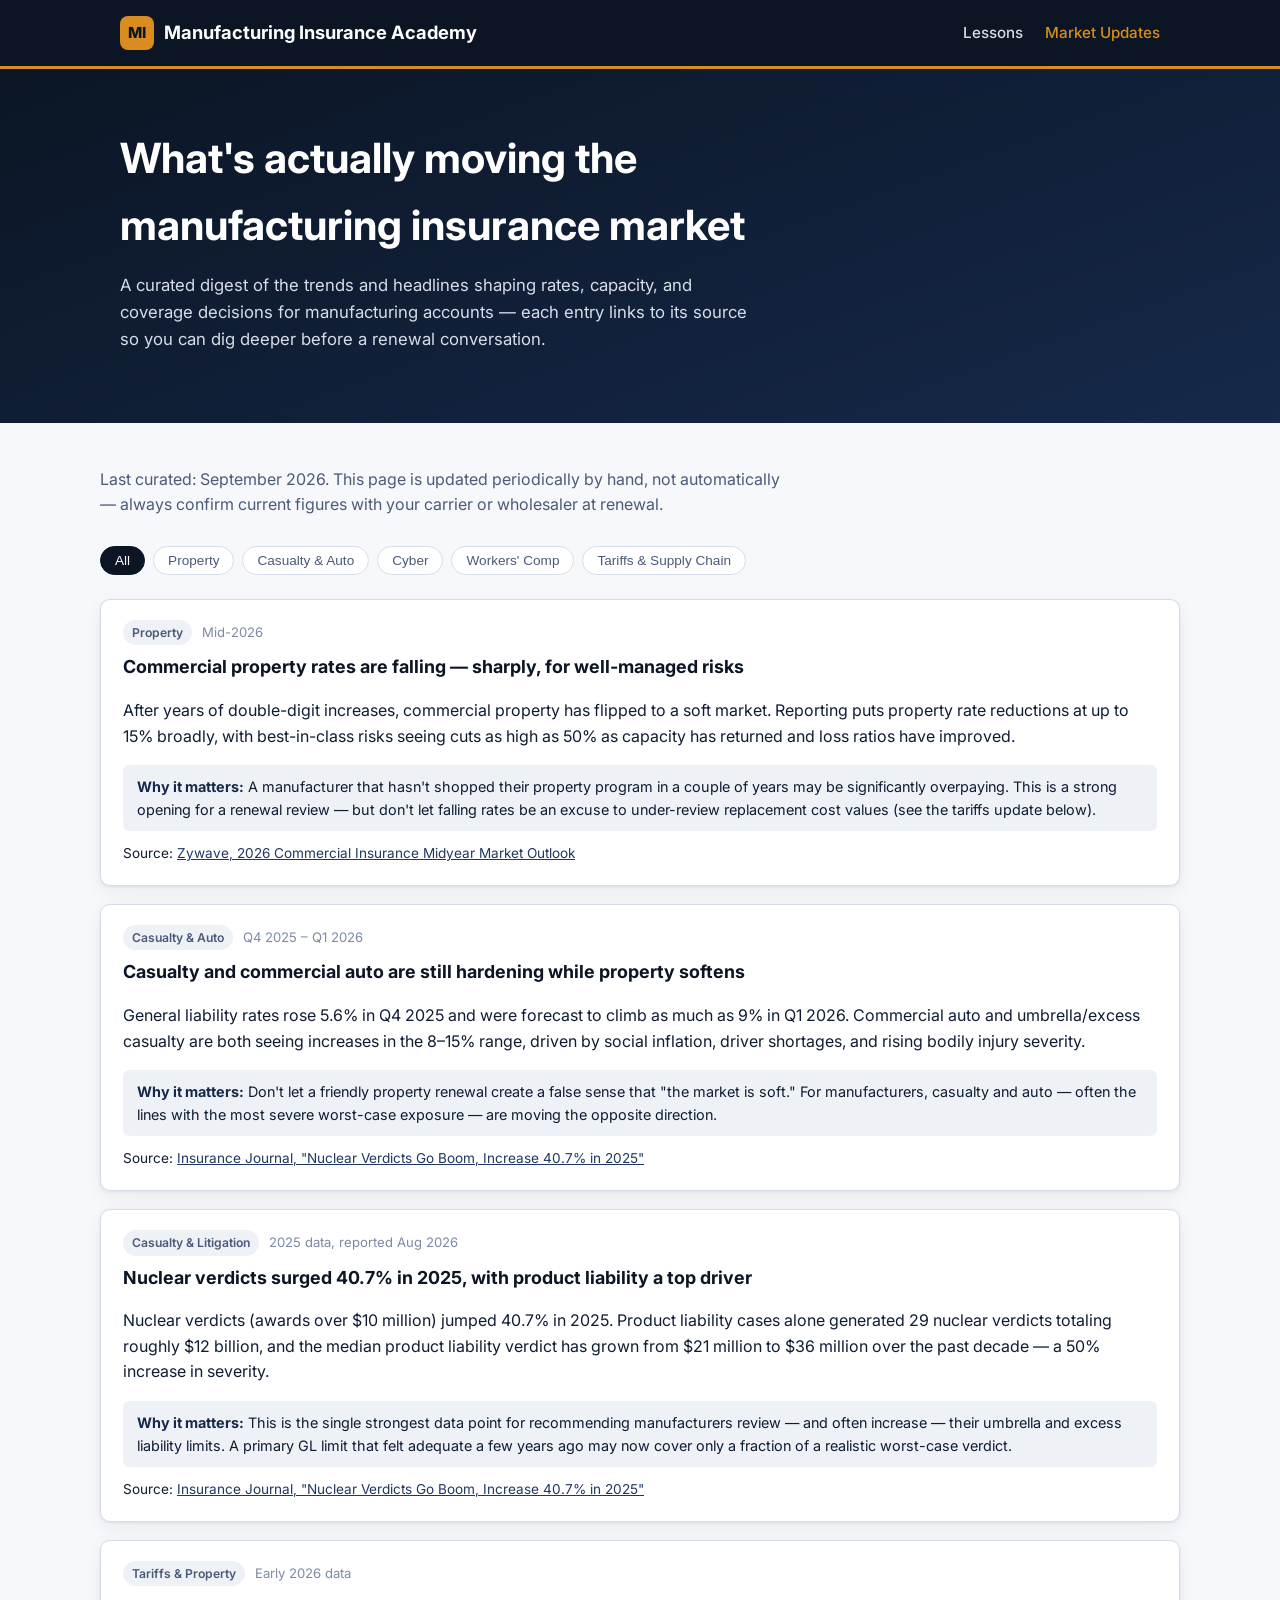
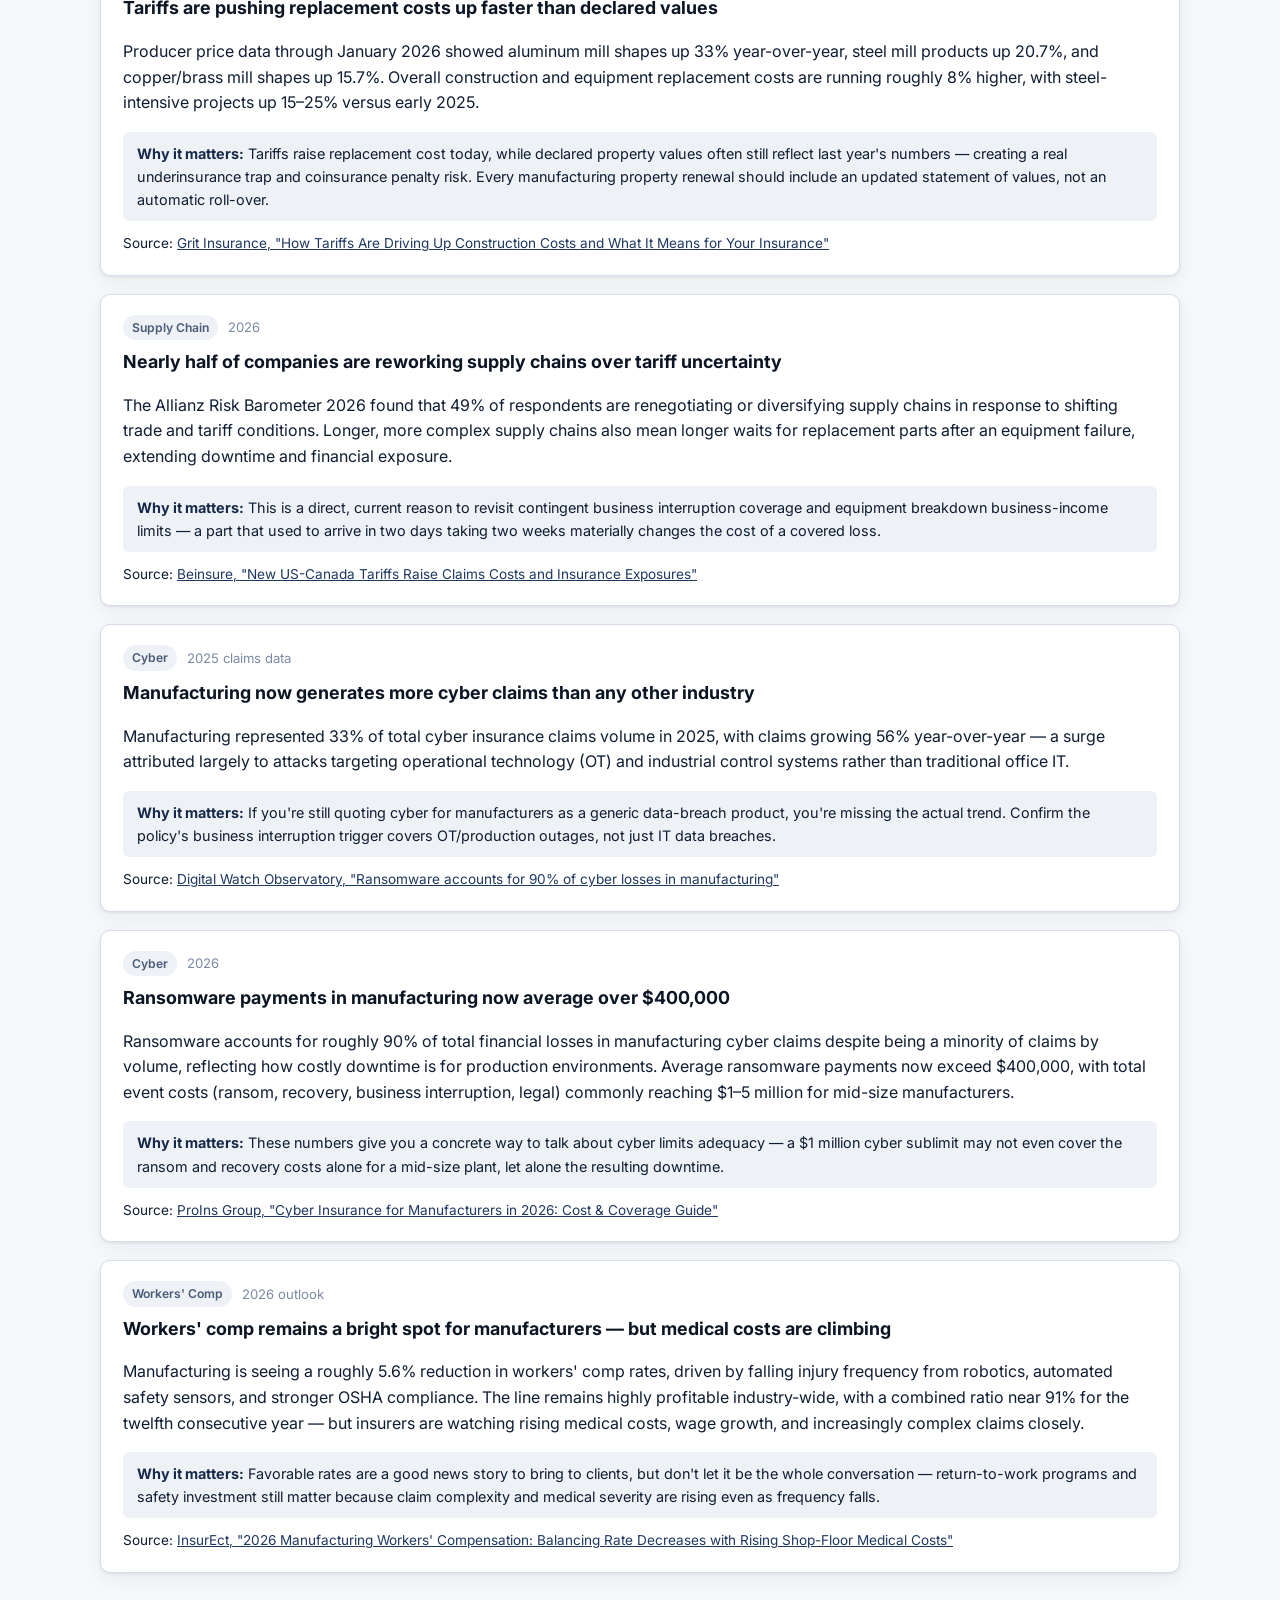
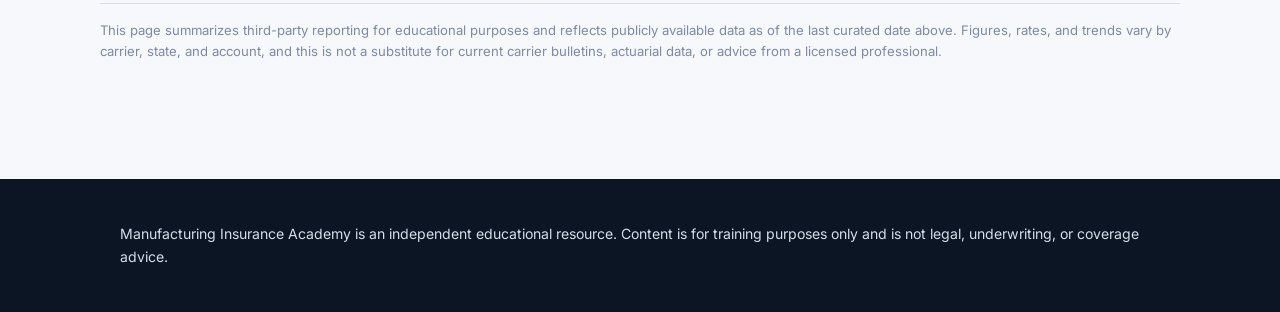
==== market-updates.html @ abe10709 "Add Manufacturing Insurance Academy static site Ten-lesson course for new agents/producers covering " ====
<!doctype html>
<html lang="en">
<head>
<meta charset="utf-8">
<meta name="viewport" content="width=device-width, initial-scale=1">
<link rel="icon" href="data:image/svg+xml,%3Csvg xmlns=%27http://www.w3.org/2000/svg%27 viewBox=%270 0 100 100%27%3E%3Ctext y=%27.9em%27 font-size=%2790%27%3E%F0%9F%8F%AD%3C/text%3E%3C/svg%3E">
<title>Market Updates &mdash; Manufacturing Insurance Academy</title>
<meta name="description" content="Curated headlines and trends shaping the manufacturing commercial insurance market, with sources.">
<link rel="stylesheet" href="https://fonts.googleapis.com/css2?family=Inter:wght@400;500;600;700;800&display=swap">
<link rel="stylesheet" href="assets/css/style.css">
</head>
<body>

<header class="site-header">
  <div class="container">
    <a class="brand" href="index.html"><span class="brand-mark">MI</span>Manufacturing Insurance Academy</a>
    <nav class="site-nav"><ul>
      <li><a href="index.html">Lessons</a></li>
      <li><a href="market-updates.html" class="active">Market Updates</a></li>
    </ul></nav>
  </div>
</header>

<section class="hero">
  <div class="container">
    <h1>What's actually moving the manufacturing insurance market</h1>
    <p>A curated digest of the trends and headlines shaping rates, capacity, and coverage decisions for manufacturing accounts &mdash; each entry links to its source so you can dig deeper before a renewal conversation.</p>
  </div>
</section>

<main class="container section">
  <p class="section-subtitle">Last curated: September 2026. This page is updated periodically by hand, not automatically &mdash; always confirm current figures with your carrier or wholesaler at renewal.</p>

  <div class="tag-filter" id="tag-filter">
    <button class="active" data-tag="all">All</button>
    <button data-tag="property">Property</button>
    <button data-tag="casualty">Casualty &amp; Auto</button>
    <button data-tag="cyber">Cyber</button>
    <button data-tag="workerscomp">Workers' Comp</button>
    <button data-tag="tariffs">Tariffs &amp; Supply Chain</button>
  </div>

  <div id="update-list">

    <article class="update-card" data-tags="property">
      <div class="update-meta">
        <span class="badge badge-tag">Property</span>
        <span class="update-date">Mid-2026</span>
      </div>
      <h3>Commercial property rates are falling &mdash; sharply, for well-managed risks</h3>
      <p>After years of double-digit increases, commercial property has flipped to a soft market. Reporting puts property rate reductions at up to 15% broadly, with best-in-class risks seeing cuts as high as 50% as capacity has returned and loss ratios have improved.</p>
      <div class="why"><strong>Why it matters:</strong> A manufacturer that hasn't shopped their property program in a couple of years may be significantly overpaying. This is a strong opening for a renewal review &mdash; but don't let falling rates be an excuse to under-review replacement cost values (see the tariffs update below).</div>
      <div class="update-source">Source: <a href="https://www.zywave.com/resources/2026-commercial-insurance-midyear-market-outlook/" target="_blank" rel="noopener">Zywave, 2026 Commercial Insurance Midyear Market Outlook</a></div>
    </article>

    <article class="update-card" data-tags="casualty">
      <div class="update-meta">
        <span class="badge badge-tag">Casualty &amp; Auto</span>
        <span class="update-date">Q4 2025 &ndash; Q1 2026</span>
      </div>
      <h3>Casualty and commercial auto are still hardening while property softens</h3>
      <p>General liability rates rose 5.6% in Q4 2025 and were forecast to climb as much as 9% in Q1 2026. Commercial auto and umbrella/excess casualty are both seeing increases in the 8&ndash;15% range, driven by social inflation, driver shortages, and rising bodily injury severity.</p>
      <div class="why"><strong>Why it matters:</strong> Don't let a friendly property renewal create a false sense that "the market is soft." For manufacturers, casualty and auto &mdash; often the lines with the most severe worst-case exposure &mdash; are moving the opposite direction.</div>
      <div class="update-source">Source: <a href="https://www.insurancejournal.com/news/national/2026/08/25/882676.htm" target="_blank" rel="noopener">Insurance Journal, "Nuclear Verdicts Go Boom, Increase 40.7% in 2025"</a></div>
    </article>

    <article class="update-card" data-tags="casualty">
      <div class="update-meta">
        <span class="badge badge-tag">Casualty &amp; Litigation</span>
        <span class="update-date">2025 data, reported Aug 2026</span>
      </div>
      <h3>Nuclear verdicts surged 40.7% in 2025, with product liability a top driver</h3>
      <p>Nuclear verdicts (awards over $10 million) jumped 40.7% in 2025. Product liability cases alone generated 29 nuclear verdicts totaling roughly $12 billion, and the median product liability verdict has grown from $21 million to $36 million over the past decade &mdash; a 50% increase in severity.</p>
      <div class="why"><strong>Why it matters:</strong> This is the single strongest data point for recommending manufacturers review &mdash; and often increase &mdash; their umbrella and excess liability limits. A primary GL limit that felt adequate a few years ago may now cover only a fraction of a realistic worst-case verdict.</div>
      <div class="update-source">Source: <a href="https://www.insurancejournal.com/news/national/2026/08/25/882676.htm" target="_blank" rel="noopener">Insurance Journal, "Nuclear Verdicts Go Boom, Increase 40.7% in 2025"</a></div>
    </article>

    <article class="update-card" data-tags="tariffs property">
      <div class="update-meta">
        <span class="badge badge-tag">Tariffs &amp; Property</span>
        <span class="update-date">Early 2026 data</span>
      </div>
      <h3>Tariffs are pushing replacement costs up faster than declared values</h3>
      <p>Producer price data through January 2026 showed aluminum mill shapes up 33% year-over-year, steel mill products up 20.7%, and copper/brass mill shapes up 15.7%. Overall construction and equipment replacement costs are running roughly 8% higher, with steel-intensive projects up 15&ndash;25% versus early 2025.</p>
      <div class="why"><strong>Why it matters:</strong> Tariffs raise replacement cost today, while declared property values often still reflect last year's numbers &mdash; creating a real underinsurance trap and coinsurance penalty risk. Every manufacturing property renewal should include an updated statement of values, not an automatic roll-over.</div>
      <div class="update-source">Source: <a href="https://gritinsurance.com/blog/tariffs-construction-costs-insurance-impact" target="_blank" rel="noopener">Grit Insurance, "How Tariffs Are Driving Up Construction Costs and What It Means for Your Insurance"</a></div>
    </article>

    <article class="update-card" data-tags="tariffs">
      <div class="update-meta">
        <span class="badge badge-tag">Supply Chain</span>
        <span class="update-date">2026</span>
      </div>
      <h3>Nearly half of companies are reworking supply chains over tariff uncertainty</h3>
      <p>The Allianz Risk Barometer 2026 found that 49% of respondents are renegotiating or diversifying supply chains in response to shifting trade and tariff conditions. Longer, more complex supply chains also mean longer waits for replacement parts after an equipment failure, extending downtime and financial exposure.</p>
      <div class="why"><strong>Why it matters:</strong> This is a direct, current reason to revisit contingent business interruption coverage and equipment breakdown business-income limits &mdash; a part that used to arrive in two days taking two weeks materially changes the cost of a covered loss.</div>
      <div class="update-source">Source: <a href="https://beinsure.com/us-canada-tariffs-raise-claims-costs-and-insurance-exposures/" target="_blank" rel="noopener">Beinsure, "New US-Canada Tariffs Raise Claims Costs and Insurance Exposures"</a></div>
    </article>

    <article class="update-card" data-tags="cyber">
      <div class="update-meta">
        <span class="badge badge-tag">Cyber</span>
        <span class="update-date">2025 claims data</span>
      </div>
      <h3>Manufacturing now generates more cyber claims than any other industry</h3>
      <p>Manufacturing represented 33% of total cyber insurance claims volume in 2025, with claims growing 56% year-over-year &mdash; a surge attributed largely to attacks targeting operational technology (OT) and industrial control systems rather than traditional office IT.</p>
      <div class="why"><strong>Why it matters:</strong> If you're still quoting cyber for manufacturers as a generic data-breach product, you're missing the actual trend. Confirm the policy's business interruption trigger covers OT/production outages, not just IT data breaches.</div>
      <div class="update-source">Source: <a href="https://dig.watch/updates/ransomware-accounts-for-90-of-cyber-losses-in-manufacturing-claims-data-shows" target="_blank" rel="noopener">Digital Watch Observatory, "Ransomware accounts for 90% of cyber losses in manufacturing"</a></div>
    </article>

    <article class="update-card" data-tags="cyber">
      <div class="update-meta">
        <span class="badge badge-tag">Cyber</span>
        <span class="update-date">2026</span>
      </div>
      <h3>Ransomware payments in manufacturing now average over $400,000</h3>
      <p>Ransomware accounts for roughly 90% of total financial losses in manufacturing cyber claims despite being a minority of claims by volume, reflecting how costly downtime is for production environments. Average ransomware payments now exceed $400,000, with total event costs (ransom, recovery, business interruption, legal) commonly reaching $1&ndash;5 million for mid-size manufacturers.</p>
      <div class="why"><strong>Why it matters:</strong> These numbers give you a concrete way to talk about cyber limits adequacy &mdash; a $1 million cyber sublimit may not even cover the ransom and recovery costs alone for a mid-size plant, let alone the resulting downtime.</div>
      <div class="update-source">Source: <a href="https://www.proinsgrp.com/blog/cyber-insurance-for-manufacturers" target="_blank" rel="noopener">ProIns Group, "Cyber Insurance for Manufacturers in 2026: Cost &amp; Coverage Guide"</a></div>
    </article>

    <article class="update-card" data-tags="workerscomp">
      <div class="update-meta">
        <span class="badge badge-tag">Workers' Comp</span>
        <span class="update-date">2026 outlook</span>
      </div>
      <h3>Workers' comp remains a bright spot for manufacturers &mdash; but medical costs are climbing</h3>
      <p>Manufacturing is seeing a roughly 5.6% reduction in workers' comp rates, driven by falling injury frequency from robotics, automated safety sensors, and stronger OSHA compliance. The line remains highly profitable industry-wide, with a combined ratio near 91% for the twelfth consecutive year &mdash; but insurers are watching rising medical costs, wage growth, and increasingly complex claims closely.</p>
      <div class="why"><strong>Why it matters:</strong> Favorable rates are a good news story to bring to clients, but don't let it be the whole conversation &mdash; return-to-work programs and safety investment still matter because claim complexity and medical severity are rising even as frequency falls.</div>
      <div class="update-source">Source: <a href="https://www.myinsurect.com/post/2026-manufacturing-workers-compensation-balancing-rate-decreases-with-rising-shop-floor-medical-co" target="_blank" rel="noopener">InsurEct, "2026 Manufacturing Workers' Compensation: Balancing Rate Decreases with Rising Shop-Floor Medical Costs"</a></div>
    </article>

  </div>

  <p class="disclaimer">This page summarizes third-party reporting for educational purposes and reflects publicly available data as of the last curated date above. Figures, rates, and trends vary by carrier, state, and account, and this is not a substitute for current carrier bulletins, actuarial data, or advice from a licensed professional.</p>
</main>

<footer class="site-footer">
  <div class="container">
    <p>Manufacturing Insurance Academy is an independent educational resource. Content is for training purposes only and is not legal, underwriting, or coverage advice.</p>
  </div>
</footer>

<script>
document.addEventListener("DOMContentLoaded", function () {
  var buttons = document.querySelectorAll("#tag-filter button");
  var cards = document.querySelectorAll("#update-list .update-card");

  buttons.forEach(function (btn) {
    btn.addEventListener("click", function () {
      buttons.forEach(function (b) { b.classList.remove("active"); });
      btn.classList.add("active");
      var tag = btn.dataset.tag;

      cards.forEach(function (card) {
        var tags = card.dataset.tags.split(" ");
        card.style.display = (tag === "all" || tags.indexOf(tag) !== -1) ? "" : "none";
      });
    });
  });
});
</script>
</body>
</html>
---- assets/css/style.css ----
/* Manufacturing Insurance Academy — shared styles */

:root {
  --navy-950: #0b1524;
  --navy-900: #0f1d33;
  --navy-800: #16294a;
  --navy-700: #1f3861;
  --slate-600: #4a5b78;
  --slate-400: #7c8aa5;
  --slate-200: #d7dde8;
  --slate-100: #eef1f6;
  --paper: #f7f8fb;
  --white: #ffffff;
  --amber-500: #d98c1f;
  --amber-600: #b8730f;
  --green-600: #1c7a4d;
  --green-100: #e3f5ec;
  --red-600: #b3261e;
  --red-100: #fbe9e8;
  --radius: 10px;
  --shadow: 0 1px 3px rgba(15, 29, 51, 0.08), 0 6px 20px rgba(15, 29, 51, 0.06);
  --max-width: 1080px;
}

* { box-sizing: border-box; }

html { scroll-behavior: smooth; }

body {
  margin: 0;
  font-family: "Inter", -apple-system, BlinkMacSystemFont, "Segoe UI", Helvetica, Arial, sans-serif;
  background: var(--paper);
  color: var(--navy-900);
  line-height: 1.6;
  -webkit-font-smoothing: antialiased;
}

a { color: var(--navy-700); }
a:hover { color: var(--amber-600); }

.container {
  max-width: var(--max-width);
  margin: 0 auto;
  padding: 0 20px;
}

/* Header */
.site-header {
  background: var(--navy-950);
  color: var(--white);
  border-bottom: 3px solid var(--amber-500);
}

.site-header .container {
  display: flex;
  align-items: center;
  justify-content: space-between;
  padding-top: 16px;
  padding-bottom: 16px;
  flex-wrap: wrap;
  gap: 12px;
}

.brand {
  display: flex;
  align-items: center;
  gap: 10px;
  color: var(--white);
  font-weight: 700;
  font-size: 1.15rem;
  text-decoration: none;
}

.brand-mark {
  display: inline-flex;
  align-items: center;
  justify-content: center;
  width: 34px;
  height: 34px;
  border-radius: 8px;
  background: var(--amber-500);
  color: var(--navy-950);
  font-weight: 800;
  font-size: 0.95rem;
}

.brand:hover { color: var(--white); }

nav.site-nav ul {
  list-style: none;
  display: flex;
  gap: 22px;
  margin: 0;
  padding: 0;
  flex-wrap: wrap;
}

nav.site-nav a {
  color: var(--slate-200);
  text-decoration: none;
  font-weight: 500;
  font-size: 0.95rem;
}

nav.site-nav a:hover,
nav.site-nav a.active {
  color: var(--amber-500);
}

/* Hero */
.hero {
  background: linear-gradient(160deg, var(--navy-950), var(--navy-800));
  color: var(--white);
  padding: 56px 0 48px;
}

.hero h1 {
  font-size: clamp(1.8rem, 3.4vw, 2.6rem);
  margin: 0 0 14px;
  max-width: 720px;
}

.hero p {
  color: var(--slate-200);
  max-width: 640px;
  font-size: 1.05rem;
  margin: 0 0 22px;
}

.hero-stats {
  display: flex;
  gap: 28px;
  flex-wrap: wrap;
  margin-top: 20px;
}

.hero-stat {
  background: rgba(255,255,255,0.06);
  border: 1px solid rgba(255,255,255,0.12);
  border-radius: var(--radius);
  padding: 14px 18px;
  min-width: 150px;
}

.hero-stat .num {
  font-size: 1.5rem;
  font-weight: 700;
  color: var(--amber-500);
  display: block;
}

.hero-stat .label {
  color: var(--slate-200);
  font-size: 0.85rem;
}

/* Buttons */
.btn {
  display: inline-block;
  padding: 11px 20px;
  border-radius: 8px;
  font-weight: 600;
  text-decoration: none;
  font-size: 0.95rem;
  border: 1px solid transparent;
  cursor: pointer;
}

.btn-primary {
  background: var(--amber-500);
  color: var(--navy-950);
}
.btn-primary:hover { background: var(--amber-600); color: var(--navy-950); }

.btn-secondary {
  background: transparent;
  color: var(--white);
  border-color: rgba(255,255,255,0.4);
}
.btn-secondary:hover { border-color: var(--amber-500); color: var(--amber-500); }

/* Sections */
.section { padding: 44px 0; }
.section-title {
  font-size: 1.5rem;
  margin: 0 0 6px;
  color: var(--navy-950);
}
.section-subtitle {
  color: var(--slate-600);
  margin: 0 0 28px;
  max-width: 680px;
}

/* Progress bar (home page) */
.progress-wrap {
  background: var(--white);
  border: 1px solid var(--slate-200);
  border-radius: var(--radius);
  padding: 18px 20px;
  margin-bottom: 30px;
  box-shadow: var(--shadow);
}
.progress-wrap-top {
  display: flex;
  justify-content: space-between;
  align-items: baseline;
  margin-bottom: 10px;
  flex-wrap: wrap;
  gap: 8px;
}
.progress-wrap-top strong { font-size: 1rem; }
.progress-track {
  width: 100%;
  height: 10px;
  background: var(--slate-100);
  border-radius: 999px;
  overflow: hidden;
}
.progress-fill {
  height: 100%;
  background: linear-gradient(90deg, var(--amber-500), var(--green-600));
  border-radius: 999px;
  transition: width 0.4s ease;
}
.progress-reset {
  background: none;
  border: none;
  color: var(--slate-400);
  font-size: 0.82rem;
  cursor: pointer;
  text-decoration: underline;
  padding: 0;
}

/* Lesson cards grid */
.lesson-grid {
  display: grid;
  grid-template-columns: repeat(auto-fill, minmax(280px, 1fr));
  gap: 18px;
}

.lesson-card {
  background: var(--white);
  border: 1px solid var(--slate-200);
  border-radius: var(--radius);
  padding: 20px;
  box-shadow: var(--shadow);
  display: flex;
  flex-direction: column;
  gap: 10px;
  text-decoration: none;
  color: inherit;
  position: relative;
}

.lesson-card:hover {
  border-color: var(--amber-500);
  transform: translateY(-1px);
}

.lesson-num {
  font-size: 0.78rem;
  font-weight: 700;
  color: var(--amber-600);
  letter-spacing: 0.04em;
  text-transform: uppercase;
}

.lesson-card h3 {
  margin: 0;
  font-size: 1.08rem;
  color: var(--navy-950);
}

.lesson-card p {
  margin: 0;
  color: var(--slate-600);
  font-size: 0.92rem;
  flex-grow: 1;
}

.lesson-card-footer {
  display: flex;
  justify-content: space-between;
  align-items: center;
  font-size: 0.82rem;
}

.badge {
  display: inline-flex;
  align-items: center;
  gap: 5px;
  padding: 3px 9px;
  border-radius: 999px;
  font-size: 0.76rem;
  font-weight: 600;
}
.badge-complete { background: var(--green-100); color: var(--green-600); }
.badge-todo { background: var(--slate-100); color: var(--slate-600); }
.badge-tag { background: var(--slate-100); color: var(--slate-600); }

/* Lesson page */
.lesson-header {
  background: var(--navy-950);
  color: var(--white);
  padding: 34px 0;
}
.lesson-header .eyebrow {
  color: var(--amber-500);
  font-weight: 700;
  font-size: 0.85rem;
  text-transform: uppercase;
  letter-spacing: 0.05em;
}
.lesson-header h1 {
  margin: 8px 0 10px;
  font-size: clamp(1.5rem, 2.6vw, 2.1rem);
}
.lesson-header .meta {
  color: var(--slate-200);
  font-size: 0.92rem;
}

.lesson-body {
  max-width: 760px;
}

.lesson-body h2 {
  color: var(--navy-950);
  margin-top: 38px;
  font-size: 1.3rem;
  border-bottom: 2px solid var(--slate-200);
  padding-bottom: 8px;
}

.callout {
  background: var(--white);
  border-left: 4px solid var(--amber-500);
  border-radius: 6px;
  padding: 14px 18px;
  margin: 20px 0;
  box-shadow: var(--shadow);
}
.callout.why-matters { border-left-color: var(--green-600); }
.callout h4 {
  margin: 0 0 6px;
  font-size: 0.85rem;
  text-transform: uppercase;
  letter-spacing: 0.04em;
  color: var(--slate-600);
}
.callout p:last-child { margin-bottom: 0; }

.key-terms {
  background: var(--navy-800);
  color: var(--slate-100);
  border-radius: var(--radius);
  padding: 18px 20px;
  margin: 24px 0;
}
.key-terms h4 {
  margin: 0 0 10px;
  color: var(--amber-500);
  font-size: 0.85rem;
  text-transform: uppercase;
  letter-spacing: 0.04em;
}
.key-terms dl { margin: 0; }
.key-terms dt { font-weight: 700; color: var(--white); margin-top: 8px; }
.key-terms dt:first-child { margin-top: 0; }
.key-terms dd { margin: 2px 0 0; color: var(--slate-200); font-size: 0.92rem; }

.lesson-nav {
  display: flex;
  justify-content: space-between;
  margin-top: 40px;
  padding-top: 20px;
  border-top: 1px solid var(--slate-200);
  gap: 12px;
  flex-wrap: wrap;
}

/* Quiz */
.quiz-section {
  background: var(--white);
  border: 1px solid var(--slate-200);
  border-radius: var(--radius);
  padding: 26px 24px;
  margin-top: 34px;
  box-shadow: var(--shadow);
}
.quiz-section h2 {
  margin-top: 0;
  border: none;
  padding: 0;
}
.quiz-question {
  margin-bottom: 22px;
  padding-bottom: 18px;
  border-bottom: 1px solid var(--slate-100);
}
.quiz-question:last-of-type { border-bottom: none; }
.quiz-question p.q-text {
  font-weight: 600;
  margin: 0 0 10px;
}
.quiz-options { display: flex; flex-direction: column; gap: 8px; }
.quiz-options label {
  display: flex;
  align-items: flex-start;
  gap: 9px;
  padding: 9px 12px;
  border: 1px solid var(--slate-200);
  border-radius: 8px;
  cursor: pointer;
  font-size: 0.95rem;
}
.quiz-options label:hover { border-color: var(--amber-500); }
.quiz-options input { margin-top: 3px; }
.quiz-options label.correct { border-color: var(--green-600); background: var(--green-100); }
.quiz-options label.incorrect { border-color: var(--red-600); background: var(--red-100); }
.q-explain {
  margin: 10px 0 0;
  font-size: 0.88rem;
  color: var(--slate-600);
  display: none;
}
.q-explain.show { display: block; }

.quiz-result {
  display: none;
  margin-top: 16px;
  padding: 16px 18px;
  border-radius: 8px;
  font-weight: 600;
}
.quiz-result.show { display: block; }
.quiz-result.pass { background: var(--green-100); color: var(--green-600); }
.quiz-result.fail { background: var(--red-100); color: var(--red-600); }

.quiz-actions { margin-top: 18px; display: flex; gap: 12px; flex-wrap: wrap; }

/* Market updates */
.update-card {
  background: var(--white);
  border: 1px solid var(--slate-200);
  border-radius: var(--radius);
  padding: 20px 22px;
  margin-bottom: 18px;
  box-shadow: var(--shadow);
}
.update-meta {
  display: flex;
  gap: 10px;
  align-items: center;
  margin-bottom: 8px;
  flex-wrap: wrap;
}
.update-date { color: var(--slate-400); font-size: 0.82rem; }
.update-card h3 { margin: 0 0 8px; font-size: 1.12rem; color: var(--navy-950); }
.update-card .why {
  background: var(--slate-100);
  border-radius: 6px;
  padding: 10px 14px;
  font-size: 0.9rem;
  margin: 10px 0 12px;
}
.update-card .why strong { color: var(--navy-800); }
.update-source { font-size: 0.85rem; }

.tag-filter {
  display: flex;
  gap: 8px;
  flex-wrap: wrap;
  margin-bottom: 24px;
}
.tag-filter button {
  border: 1px solid var(--slate-200);
  background: var(--white);
  padding: 6px 14px;
  border-radius: 999px;
  font-size: 0.85rem;
  cursor: pointer;
  color: var(--slate-600);
}
.tag-filter button:hover { border-color: var(--amber-500); }
.tag-filter button.active {
  background: var(--navy-950);
  color: var(--white);
  border-color: var(--navy-950);
}

.disclaimer {
  font-size: 0.82rem;
  color: var(--slate-400);
  margin-top: 30px;
  padding-top: 16px;
  border-top: 1px solid var(--slate-200);
}

/* Footer */
.site-footer {
  background: var(--navy-950);
  color: var(--slate-200);
  padding: 30px 0;
  margin-top: 60px;
  font-size: 0.88rem;
}
.site-footer a { color: var(--slate-200); }
.site-footer a:hover { color: var(--amber-500); }

@media (max-width: 640px) {
  nav.site-nav ul { gap: 14px; }
  .hero { padding: 40px 0 34px; }
  .lesson-nav { flex-direction: column; }
}
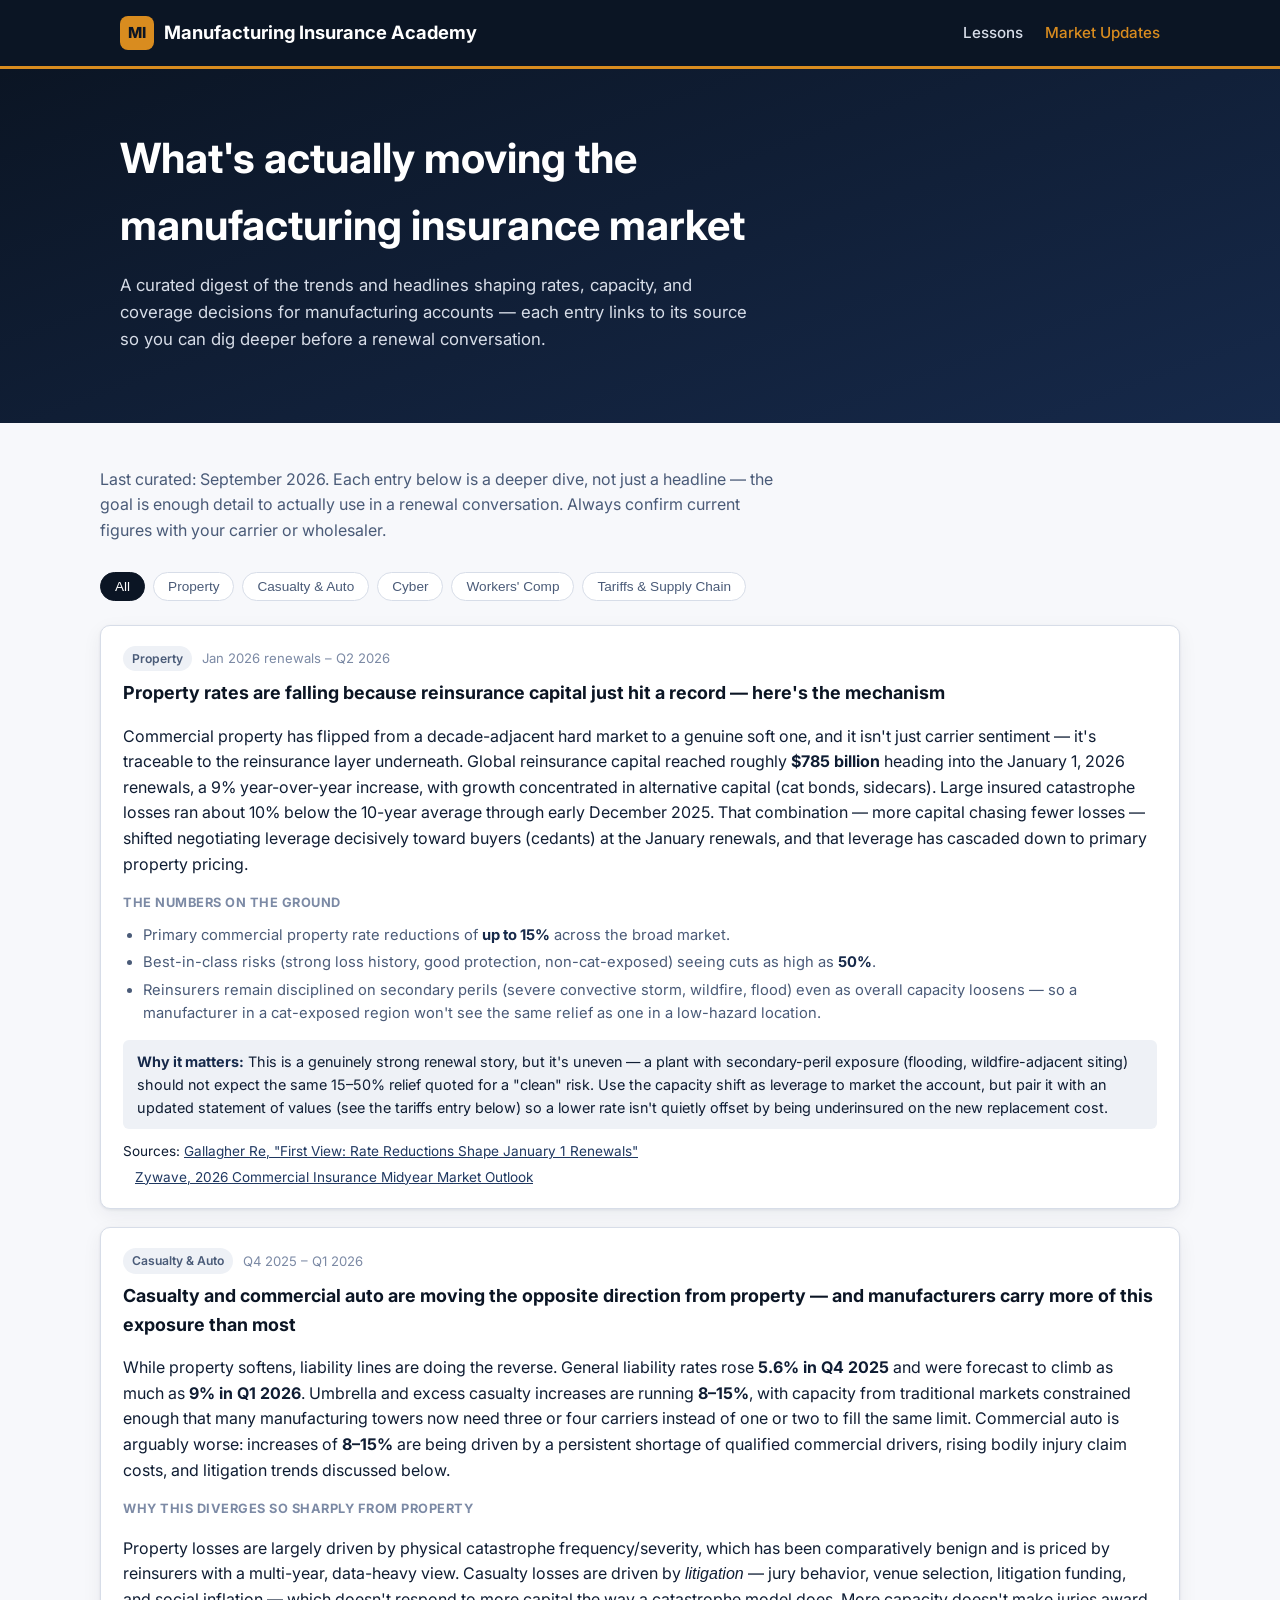
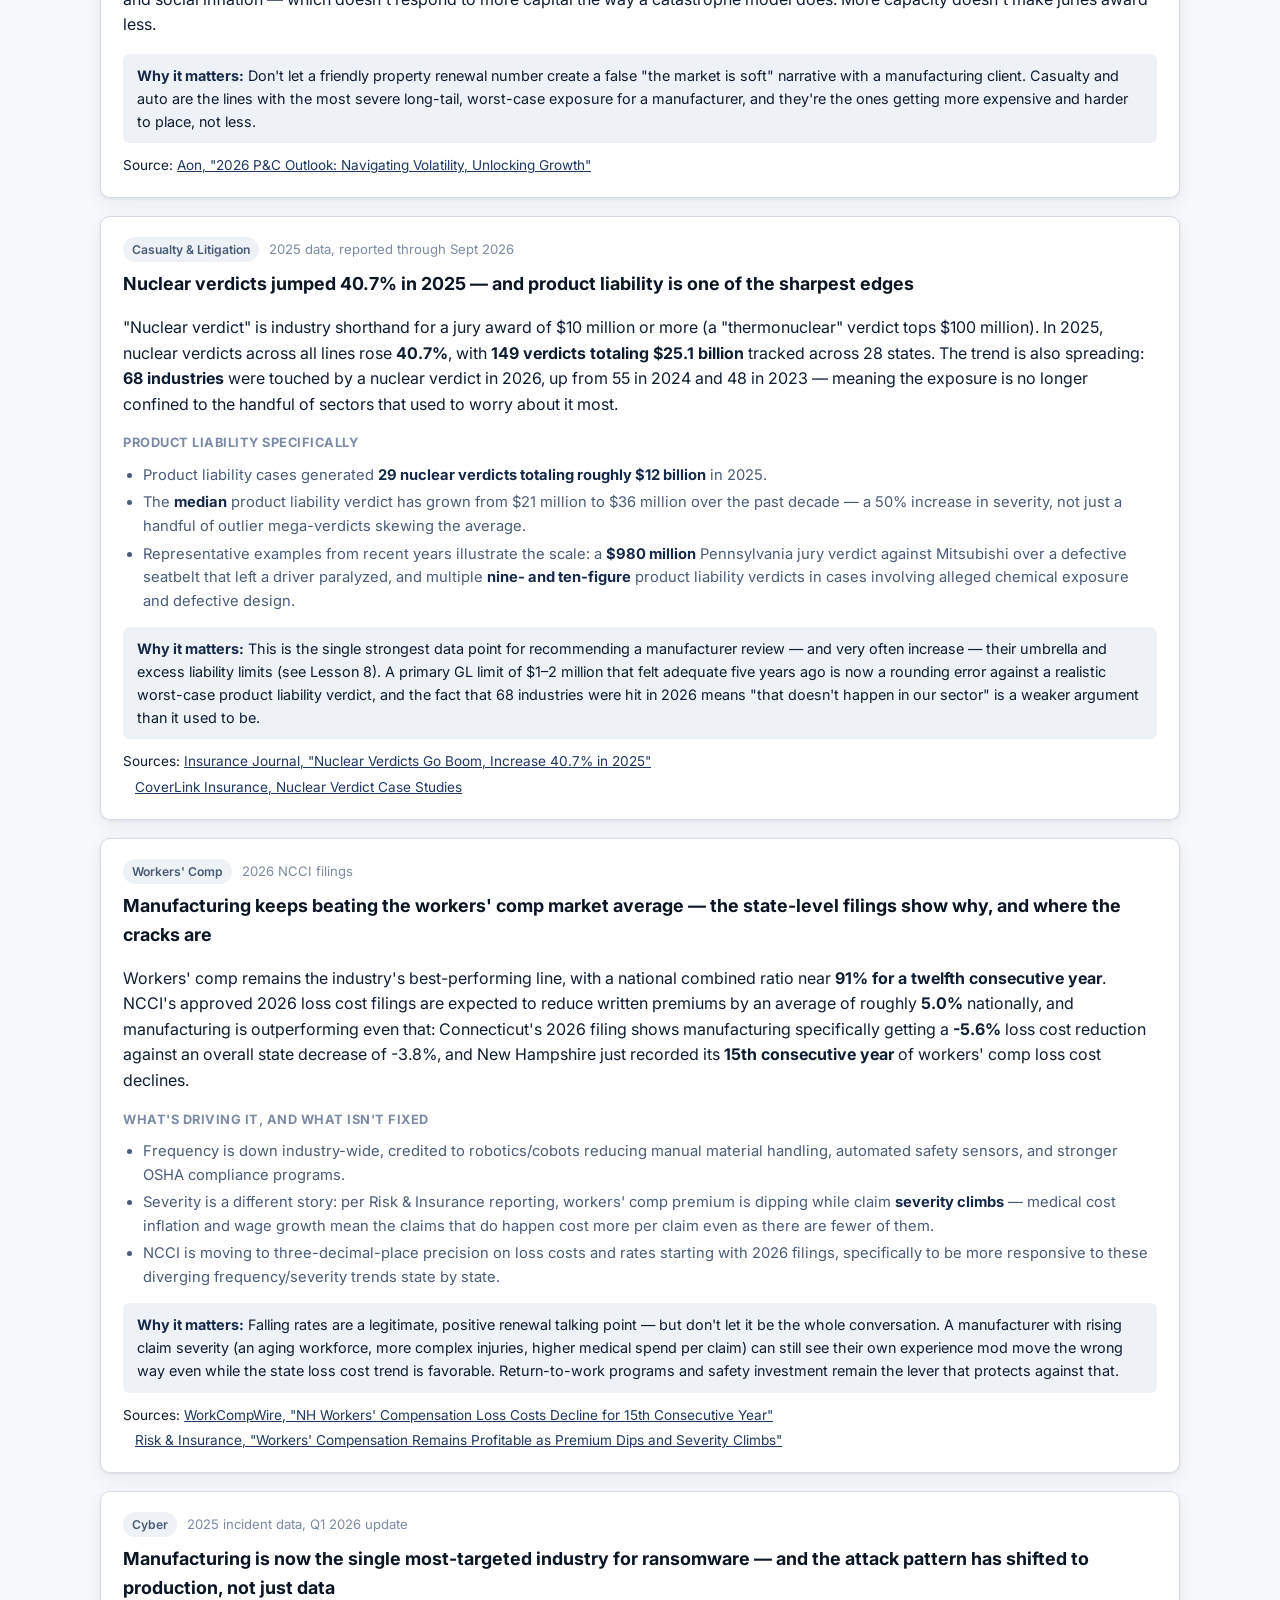
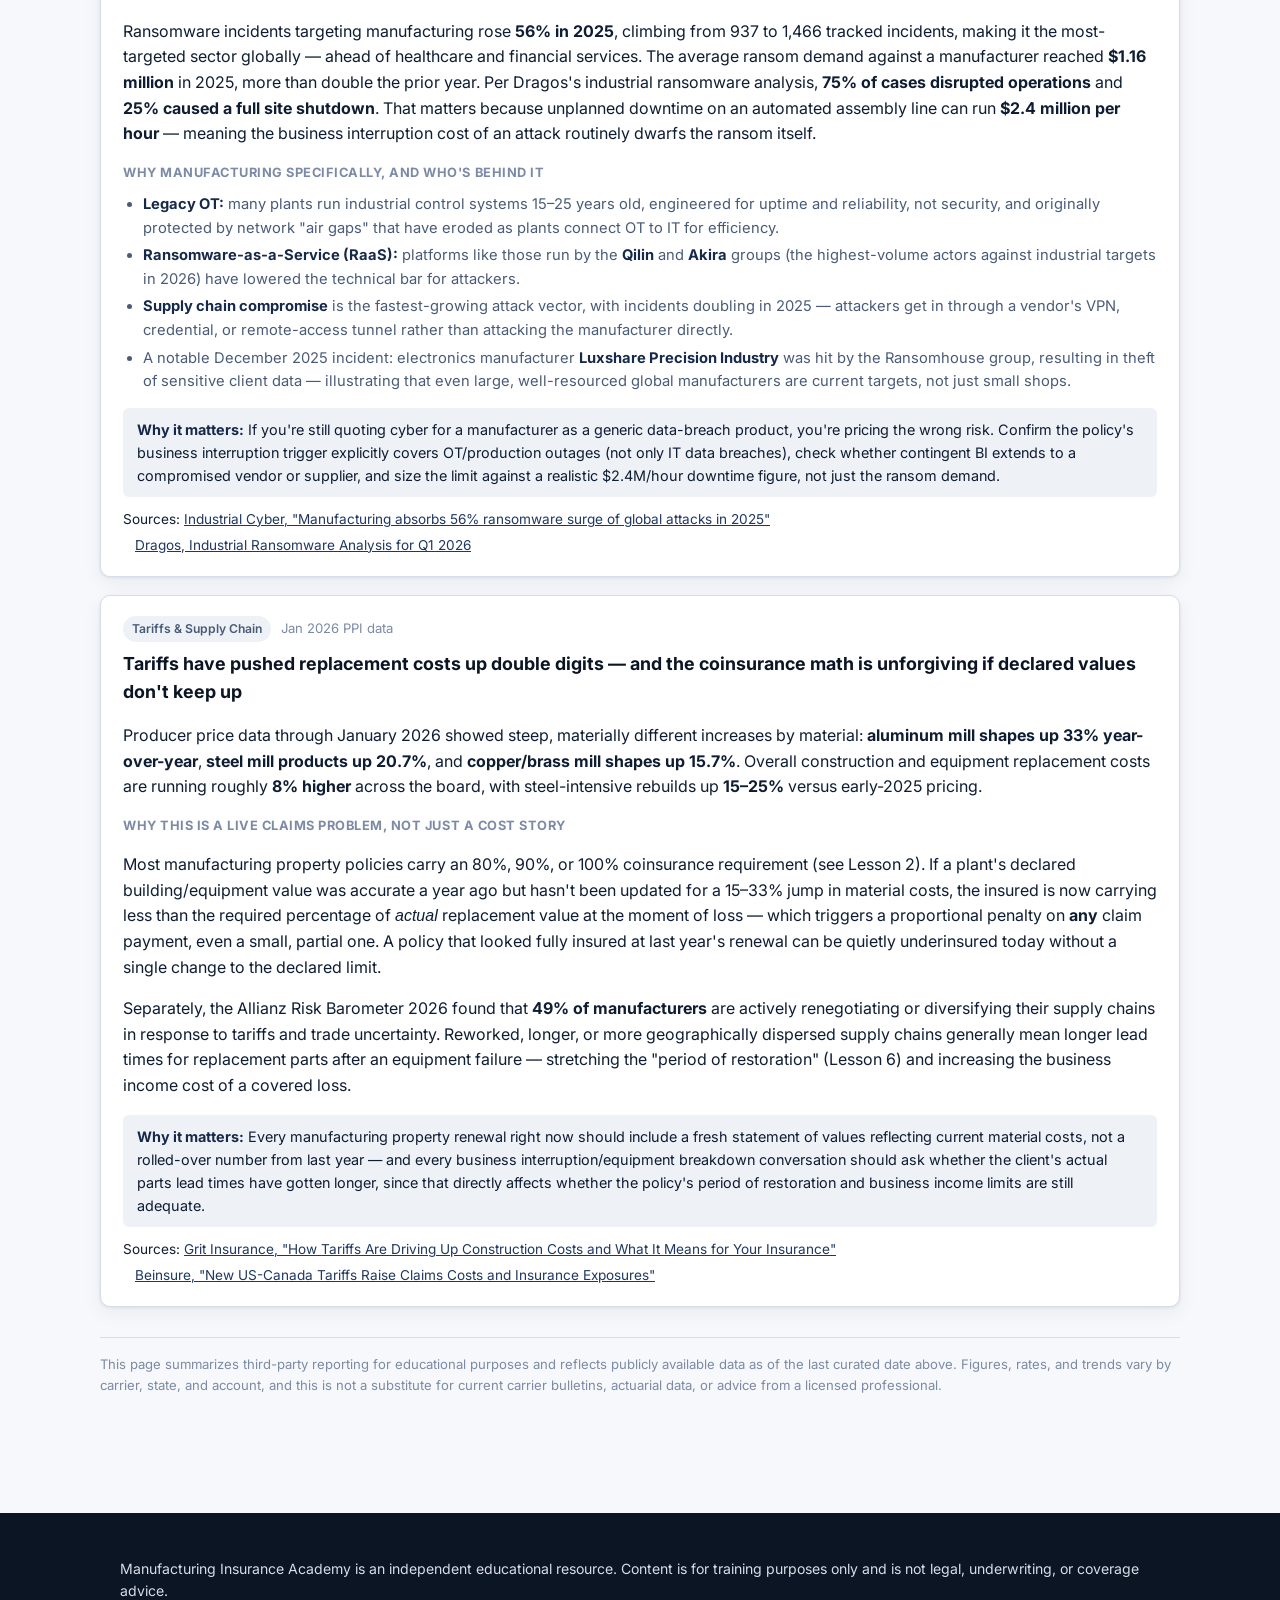
==== commit 3957d1dd: "Deepen Market Updates content with in-depth analysis and sourcing Replace one-line headline cards wi" ====
--- a/market-updates.html
+++ b/market-updates.html
@@ -29,7 +29,7 @@
 </section>
 
 <main class="container section">
-  <p class="section-subtitle">Last curated: September 2026. This page is updated periodically by hand, not automatically &mdash; always confirm current figures with your carrier or wholesaler at renewal.</p>
+  <p class="section-subtitle">Last curated: September 2026. Each entry below is a deeper dive, not just a headline &mdash; the goal is enough detail to actually use in a renewal conversation. Always confirm current figures with your carrier or wholesaler.</p>
 
   <div class="tag-filter" id="tag-filter">
     <button class="active" data-tag="all">All</button>
@@ -45,12 +45,19 @@
     <article class="update-card" data-tags="property">
       <div class="update-meta">
         <span class="badge badge-tag">Property</span>
-        <span class="update-date">Mid-2026</span>
+        <span class="update-date">Jan 2026 renewals &ndash; Q2 2026</span>
       </div>
-      <h3>Commercial property rates are falling &mdash; sharply, for well-managed risks</h3>
-      <p>After years of double-digit increases, commercial property has flipped to a soft market. Reporting puts property rate reductions at up to 15% broadly, with best-in-class risks seeing cuts as high as 50% as capacity has returned and loss ratios have improved.</p>
-      <div class="why"><strong>Why it matters:</strong> A manufacturer that hasn't shopped their property program in a couple of years may be significantly overpaying. This is a strong opening for a renewal review &mdash; but don't let falling rates be an excuse to under-review replacement cost values (see the tariffs update below).</div>
-      <div class="update-source">Source: <a href="https://www.zywave.com/resources/2026-commercial-insurance-midyear-market-outlook/" target="_blank" rel="noopener">Zywave, 2026 Commercial Insurance Midyear Market Outlook</a></div>
+      <h3>Property rates are falling because reinsurance capital just hit a record &mdash; here's the mechanism</h3>
+      <p>Commercial property has flipped from a decade-adjacent hard market to a genuine soft one, and it isn't just carrier sentiment &mdash; it's traceable to the reinsurance layer underneath. Global reinsurance capital reached roughly <strong>$785 billion</strong> heading into the January 1, 2026 renewals, a 9% year-over-year increase, with growth concentrated in alternative capital (cat bonds, sidecars). Large insured catastrophe losses ran about 10% below the 10-year average through early December 2025. That combination &mdash; more capital chasing fewer losses &mdash; shifted negotiating leverage decisively toward buyers (cedants) at the January renewals, and that leverage has cascaded down to primary property pricing.</p>
+      <h4 class="sub">The numbers on the ground</h4>
+      <ul>
+        <li>Primary commercial property rate reductions of <strong>up to 15%</strong> across the broad market.</li>
+        <li>Best-in-class risks (strong loss history, good protection, non-cat-exposed) seeing cuts as high as <strong>50%</strong>.</li>
+        <li>Reinsurers remain disciplined on secondary perils (severe convective storm, wildfire, flood) even as overall capacity loosens &mdash; so a manufacturer in a cat-exposed region won't see the same relief as one in a low-hazard location.</li>
+      </ul>
+      <div class="why"><strong>Why it matters:</strong> This is a genuinely strong renewal story, but it's uneven &mdash; a plant with secondary-peril exposure (flooding, wildfire-adjacent siting) should not expect the same 15&ndash;50% relief quoted for a "clean" risk. Use the capacity shift as leverage to market the account, but pair it with an updated statement of values (see the tariffs entry below) so a lower rate isn't quietly offset by being underinsured on the new replacement cost.</div>
+      <div class="update-source">Sources: <a href="https://www.captive.com/news/gallagher-re-first-view-rate-reductions-shape-january-1-renewals" target="_blank" rel="noopener">Gallagher Re, "First View: Rate Reductions Shape January 1 Renewals"</a></div>
+      <div class="update-source">&nbsp;&nbsp;&nbsp;<a href="https://www.zywave.com/resources/2026-commercial-insurance-midyear-market-outlook/" target="_blank" rel="noopener">Zywave, 2026 Commercial Insurance Midyear Market Outlook</a></div>
     </article>
 
     <article class="update-card" data-tags="casualty">
@@ -58,76 +65,82 @@
         <span class="badge badge-tag">Casualty &amp; Auto</span>
         <span class="update-date">Q4 2025 &ndash; Q1 2026</span>
       </div>
-      <h3>Casualty and commercial auto are still hardening while property softens</h3>
-      <p>General liability rates rose 5.6% in Q4 2025 and were forecast to climb as much as 9% in Q1 2026. Commercial auto and umbrella/excess casualty are both seeing increases in the 8&ndash;15% range, driven by social inflation, driver shortages, and rising bodily injury severity.</p>
-      <div class="why"><strong>Why it matters:</strong> Don't let a friendly property renewal create a false sense that "the market is soft." For manufacturers, casualty and auto &mdash; often the lines with the most severe worst-case exposure &mdash; are moving the opposite direction.</div>
-      <div class="update-source">Source: <a href="https://www.insurancejournal.com/news/national/2026/08/25/882676.htm" target="_blank" rel="noopener">Insurance Journal, "Nuclear Verdicts Go Boom, Increase 40.7% in 2025"</a></div>
+      <h3>Casualty and commercial auto are moving the opposite direction from property &mdash; and manufacturers carry more of this exposure than most</h3>
+      <p>While property softens, liability lines are doing the reverse. General liability rates rose <strong>5.6% in Q4 2025</strong> and were forecast to climb as much as <strong>9% in Q1 2026</strong>. Umbrella and excess casualty increases are running <strong>8&ndash;15%</strong>, with capacity from traditional markets constrained enough that many manufacturing towers now need three or four carriers instead of one or two to fill the same limit. Commercial auto is arguably worse: increases of <strong>8&ndash;15%</strong> are being driven by a persistent shortage of qualified commercial drivers, rising bodily injury claim costs, and litigation trends discussed below.</p>
+      <h4 class="sub">Why this diverges so sharply from property</h4>
+      <p>Property losses are largely driven by physical catastrophe frequency/severity, which has been comparatively benign and is priced by reinsurers with a multi-year, data-heavy view. Casualty losses are driven by <em>litigation</em> &mdash; jury behavior, venue selection, litigation funding, and social inflation &mdash; which doesn't respond to more capital the way a catastrophe model does. More capacity doesn't make juries award less.</p>
+      <div class="why"><strong>Why it matters:</strong> Don't let a friendly property renewal number create a false "the market is soft" narrative with a manufacturing client. Casualty and auto are the lines with the most severe long-tail, worst-case exposure for a manufacturer, and they're the ones getting more expensive and harder to place, not less.</div>
+      <div class="update-source">Source: <a href="https://www.aon.com/en/insights/articles/2026-pnc-outlook-navigating-volatility-unlocking-growth" target="_blank" rel="noopener">Aon, "2026 P&amp;C Outlook: Navigating Volatility, Unlocking Growth"</a></div>
     </article>
 
     <article class="update-card" data-tags="casualty">
       <div class="update-meta">
         <span class="badge badge-tag">Casualty &amp; Litigation</span>
-        <span class="update-date">2025 data, reported Aug 2026</span>
+        <span class="update-date">2025 data, reported through Sept 2026</span>
       </div>
-      <h3>Nuclear verdicts surged 40.7% in 2025, with product liability a top driver</h3>
-      <p>Nuclear verdicts (awards over $10 million) jumped 40.7% in 2025. Product liability cases alone generated 29 nuclear verdicts totaling roughly $12 billion, and the median product liability verdict has grown from $21 million to $36 million over the past decade &mdash; a 50% increase in severity.</p>
-      <div class="why"><strong>Why it matters:</strong> This is the single strongest data point for recommending manufacturers review &mdash; and often increase &mdash; their umbrella and excess liability limits. A primary GL limit that felt adequate a few years ago may now cover only a fraction of a realistic worst-case verdict.</div>
-      <div class="update-source">Source: <a href="https://www.insurancejournal.com/news/national/2026/08/25/882676.htm" target="_blank" rel="noopener">Insurance Journal, "Nuclear Verdicts Go Boom, Increase 40.7% in 2025"</a></div>
+      <h3>Nuclear verdicts jumped 40.7% in 2025 &mdash; and product liability is one of the sharpest edges</h3>
+      <p>"Nuclear verdict" is industry shorthand for a jury award of $10 million or more (a "thermonuclear" verdict tops $100 million). In 2025, nuclear verdicts across all lines rose <strong>40.7%</strong>, with <strong>149 verdicts totaling $25.1 billion</strong> tracked across 28 states. The trend is also spreading: <strong>68 industries</strong> were touched by a nuclear verdict in 2026, up from 55 in 2024 and 48 in 2023 &mdash; meaning the exposure is no longer confined to the handful of sectors that used to worry about it most.</p>
+      <h4 class="sub">Product liability specifically</h4>
+      <ul>
+        <li>Product liability cases generated <strong>29 nuclear verdicts totaling roughly $12 billion</strong> in 2025.</li>
+        <li>The <strong>median</strong> product liability verdict has grown from $21 million to $36 million over the past decade &mdash; a 50% increase in severity, not just a handful of outlier mega-verdicts skewing the average.</li>
+        <li>Representative examples from recent years illustrate the scale: a <strong>$980 million</strong> Pennsylvania jury verdict against Mitsubishi over a defective seatbelt that left a driver paralyzed, and multiple <strong>nine- and ten-figure</strong> product liability verdicts in cases involving alleged chemical exposure and defective design.</li>
+      </ul>
+      <div class="why"><strong>Why it matters:</strong> This is the single strongest data point for recommending a manufacturer review &mdash; and very often increase &mdash; their umbrella and excess liability limits (see Lesson 8). A primary GL limit of $1&ndash;2 million that felt adequate five years ago is now a rounding error against a realistic worst-case product liability verdict, and the fact that 68 industries were hit in 2026 means "that doesn't happen in our sector" is a weaker argument than it used to be.</div>
+      <div class="update-source">Sources: <a href="https://www.insurancejournal.com/magazines/mag-features/2026/09/07/883943.htm" target="_blank" rel="noopener">Insurance Journal, "Nuclear Verdicts Go Boom, Increase 40.7% in 2025"</a></div>
+      <div class="update-source">&nbsp;&nbsp;&nbsp;<a href="https://coverlink.com/case-study/nuclear-verdict-case-study-78-million-product-liability-verdict/" target="_blank" rel="noopener">CoverLink Insurance, Nuclear Verdict Case Studies</a></div>
     </article>
 
-    <article class="update-card" data-tags="tariffs property">
+    <article class="update-card" data-tags="workerscomp">
       <div class="update-meta">
-        <span class="badge badge-tag">Tariffs &amp; Property</span>
-        <span class="update-date">Early 2026 data</span>
+        <span class="badge badge-tag">Workers' Comp</span>
+        <span class="update-date">2026 NCCI filings</span>
       </div>
-      <h3>Tariffs are pushing replacement costs up faster than declared values</h3>
-      <p>Producer price data through January 2026 showed aluminum mill shapes up 33% year-over-year, steel mill products up 20.7%, and copper/brass mill shapes up 15.7%. Overall construction and equipment replacement costs are running roughly 8% higher, with steel-intensive projects up 15&ndash;25% versus early 2025.</p>
-      <div class="why"><strong>Why it matters:</strong> Tariffs raise replacement cost today, while declared property values often still reflect last year's numbers &mdash; creating a real underinsurance trap and coinsurance penalty risk. Every manufacturing property renewal should include an updated statement of values, not an automatic roll-over.</div>
-      <div class="update-source">Source: <a href="https://gritinsurance.com/blog/tariffs-construction-costs-insurance-impact" target="_blank" rel="noopener">Grit Insurance, "How Tariffs Are Driving Up Construction Costs and What It Means for Your Insurance"</a></div>
-    </article>
-
-    <article class="update-card" data-tags="tariffs">
-      <div class="update-meta">
-        <span class="badge badge-tag">Supply Chain</span>
-        <span class="update-date">2026</span>
-      </div>
-      <h3>Nearly half of companies are reworking supply chains over tariff uncertainty</h3>
-      <p>The Allianz Risk Barometer 2026 found that 49% of respondents are renegotiating or diversifying supply chains in response to shifting trade and tariff conditions. Longer, more complex supply chains also mean longer waits for replacement parts after an equipment failure, extending downtime and financial exposure.</p>
-      <div class="why"><strong>Why it matters:</strong> This is a direct, current reason to revisit contingent business interruption coverage and equipment breakdown business-income limits &mdash; a part that used to arrive in two days taking two weeks materially changes the cost of a covered loss.</div>
-      <div class="update-source">Source: <a href="https://beinsure.com/us-canada-tariffs-raise-claims-costs-and-insurance-exposures/" target="_blank" rel="noopener">Beinsure, "New US-Canada Tariffs Raise Claims Costs and Insurance Exposures"</a></div>
+      <h3>Manufacturing keeps beating the workers' comp market average &mdash; the state-level filings show why, and where the cracks are</h3>
+      <p>Workers' comp remains the industry's best-performing line, with a national combined ratio near <strong>91% for a twelfth consecutive year</strong>. NCCI's approved 2026 loss cost filings are expected to reduce written premiums by an average of roughly <strong>5.0%</strong> nationally, and manufacturing is outperforming even that: Connecticut's 2026 filing shows manufacturing specifically getting a <strong>-5.6%</strong> loss cost reduction against an overall state decrease of -3.8%, and New Hampshire just recorded its <strong>15th consecutive year</strong> of workers' comp loss cost declines.</p>
+      <h4 class="sub">What's driving it, and what isn't fixed</h4>
+      <ul>
+        <li>Frequency is down industry-wide, credited to robotics/cobots reducing manual material handling, automated safety sensors, and stronger OSHA compliance programs.</li>
+        <li>Severity is a different story: per Risk &amp; Insurance reporting, workers' comp premium is dipping while claim <strong>severity climbs</strong> &mdash; medical cost inflation and wage growth mean the claims that do happen cost more per claim even as there are fewer of them.</li>
+        <li>NCCI is moving to three-decimal-place precision on loss costs and rates starting with 2026 filings, specifically to be more responsive to these diverging frequency/severity trends state by state.</li>
+      </ul>
+      <div class="why"><strong>Why it matters:</strong> Falling rates are a legitimate, positive renewal talking point &mdash; but don't let it be the whole conversation. A manufacturer with rising claim severity (an aging workforce, more complex injuries, higher medical spend per claim) can still see their own experience mod move the wrong way even while the state loss cost trend is favorable. Return-to-work programs and safety investment remain the lever that protects against that.</div>
+      <div class="update-source">Sources: <a href="https://www.workcompwire.com/2026/09/nh-workers-compensation-loss-costs-decline-for-15th-consecutive-year/" target="_blank" rel="noopener">WorkCompWire, "NH Workers' Compensation Loss Costs Decline for 15th Consecutive Year"</a></div>
+      <div class="update-source">&nbsp;&nbsp;&nbsp;<a href="https://riskandinsurance.com/workers-compensation-remains-profitable-as-premium-dips-and-severity-climbs/" target="_blank" rel="noopener">Risk &amp; Insurance, "Workers' Compensation Remains Profitable as Premium Dips and Severity Climbs"</a></div>
     </article>
 
     <article class="update-card" data-tags="cyber">
       <div class="update-meta">
         <span class="badge badge-tag">Cyber</span>
-        <span class="update-date">2025 claims data</span>
+        <span class="update-date">2025 incident data, Q1 2026 update</span>
       </div>
-      <h3>Manufacturing now generates more cyber claims than any other industry</h3>
-      <p>Manufacturing represented 33% of total cyber insurance claims volume in 2025, with claims growing 56% year-over-year &mdash; a surge attributed largely to attacks targeting operational technology (OT) and industrial control systems rather than traditional office IT.</p>
-      <div class="why"><strong>Why it matters:</strong> If you're still quoting cyber for manufacturers as a generic data-breach product, you're missing the actual trend. Confirm the policy's business interruption trigger covers OT/production outages, not just IT data breaches.</div>
-      <div class="update-source">Source: <a href="https://dig.watch/updates/ransomware-accounts-for-90-of-cyber-losses-in-manufacturing-claims-data-shows" target="_blank" rel="noopener">Digital Watch Observatory, "Ransomware accounts for 90% of cyber losses in manufacturing"</a></div>
+      <h3>Manufacturing is now the single most-targeted industry for ransomware &mdash; and the attack pattern has shifted to production, not just data</h3>
+      <p>Ransomware incidents targeting manufacturing rose <strong>56% in 2025</strong>, climbing from 937 to 1,466 tracked incidents, making it the most-targeted sector globally &mdash; ahead of healthcare and financial services. The average ransom demand against a manufacturer reached <strong>$1.16 million</strong> in 2025, more than double the prior year. Per Dragos's industrial ransomware analysis, <strong>75% of cases disrupted operations</strong> and <strong>25% caused a full site shutdown</strong>. That matters because unplanned downtime on an automated assembly line can run <strong>$2.4 million per hour</strong> &mdash; meaning the business interruption cost of an attack routinely dwarfs the ransom itself.</p>
+      <h4 class="sub">Why manufacturing specifically, and who's behind it</h4>
+      <ul>
+        <li><strong>Legacy OT:</strong> many plants run industrial control systems 15&ndash;25 years old, engineered for uptime and reliability, not security, and originally protected by network "air gaps" that have eroded as plants connect OT to IT for efficiency.</li>
+        <li><strong>Ransomware-as-a-Service (RaaS):</strong> platforms like those run by the <strong>Qilin</strong> and <strong>Akira</strong> groups (the highest-volume actors against industrial targets in 2026) have lowered the technical bar for attackers.</li>
+        <li><strong>Supply chain compromise</strong> is the fastest-growing attack vector, with incidents doubling in 2025 &mdash; attackers get in through a vendor's VPN, credential, or remote-access tunnel rather than attacking the manufacturer directly.</li>
+        <li>A notable December 2025 incident: electronics manufacturer <strong>Luxshare Precision Industry</strong> was hit by the Ransomhouse group, resulting in theft of sensitive client data &mdash; illustrating that even large, well-resourced global manufacturers are current targets, not just small shops.</li>
+      </ul>
+      <div class="why"><strong>Why it matters:</strong> If you're still quoting cyber for a manufacturer as a generic data-breach product, you're pricing the wrong risk. Confirm the policy's business interruption trigger explicitly covers OT/production outages (not only IT data breaches), check whether contingent BI extends to a compromised vendor or supplier, and size the limit against a realistic $2.4M/hour downtime figure, not just the ransom demand.</div>
+      <div class="update-source">Sources: <a href="https://industrialcyber.co/manufacturing/manufacturing-absorbs-56-ransomware-surge-of-global-attacks-in-2025-as-raas-legacy-ot-supply-chains-fuel-spike/" target="_blank" rel="noopener">Industrial Cyber, "Manufacturing absorbs 56% ransomware surge of global attacks in 2025"</a></div>
+      <div class="update-source">&nbsp;&nbsp;&nbsp;<a href="https://www.dragos.com/dragos-industrial-ransomware-analysis-q1-2026" target="_blank" rel="noopener">Dragos, Industrial Ransomware Analysis for Q1 2026</a></div>
     </article>
 
-    <article class="update-card" data-tags="cyber">
+    <article class="update-card" data-tags="tariffs property">
       <div class="update-meta">
-        <span class="badge badge-tag">Cyber</span>
-        <span class="update-date">2026</span>
+        <span class="badge badge-tag">Tariffs &amp; Supply Chain</span>
+        <span class="update-date">Jan 2026 PPI data</span>
       </div>
-      <h3>Ransomware payments in manufacturing now average over $400,000</h3>
-      <p>Ransomware accounts for roughly 90% of total financial losses in manufacturing cyber claims despite being a minority of claims by volume, reflecting how costly downtime is for production environments. Average ransomware payments now exceed $400,000, with total event costs (ransom, recovery, business interruption, legal) commonly reaching $1&ndash;5 million for mid-size manufacturers.</p>
-      <div class="why"><strong>Why it matters:</strong> These numbers give you a concrete way to talk about cyber limits adequacy &mdash; a $1 million cyber sublimit may not even cover the ransom and recovery costs alone for a mid-size plant, let alone the resulting downtime.</div>
-      <div class="update-source">Source: <a href="https://www.proinsgrp.com/blog/cyber-insurance-for-manufacturers" target="_blank" rel="noopener">ProIns Group, "Cyber Insurance for Manufacturers in 2026: Cost &amp; Coverage Guide"</a></div>
-    </article>
-
-    <article class="update-card" data-tags="workerscomp">
-      <div class="update-meta">
-        <span class="badge badge-tag">Workers' Comp</span>
-        <span class="update-date">2026 outlook</span>
-      </div>
-      <h3>Workers' comp remains a bright spot for manufacturers &mdash; but medical costs are climbing</h3>
-      <p>Manufacturing is seeing a roughly 5.6% reduction in workers' comp rates, driven by falling injury frequency from robotics, automated safety sensors, and stronger OSHA compliance. The line remains highly profitable industry-wide, with a combined ratio near 91% for the twelfth consecutive year &mdash; but insurers are watching rising medical costs, wage growth, and increasingly complex claims closely.</p>
-      <div class="why"><strong>Why it matters:</strong> Favorable rates are a good news story to bring to clients, but don't let it be the whole conversation &mdash; return-to-work programs and safety investment still matter because claim complexity and medical severity are rising even as frequency falls.</div>
-      <div class="update-source">Source: <a href="https://www.myinsurect.com/post/2026-manufacturing-workers-compensation-balancing-rate-decreases-with-rising-shop-floor-medical-co" target="_blank" rel="noopener">InsurEct, "2026 Manufacturing Workers' Compensation: Balancing Rate Decreases with Rising Shop-Floor Medical Costs"</a></div>
+      <h3>Tariffs have pushed replacement costs up double digits &mdash; and the coinsurance math is unforgiving if declared values don't keep up</h3>
+      <p>Producer price data through January 2026 showed steep, materially different increases by material: <strong>aluminum mill shapes up 33% year-over-year</strong>, <strong>steel mill products up 20.7%</strong>, and <strong>copper/brass mill shapes up 15.7%</strong>. Overall construction and equipment replacement costs are running roughly <strong>8% higher</strong> across the board, with steel-intensive rebuilds up <strong>15&ndash;25%</strong> versus early-2025 pricing.</p>
+      <h4 class="sub">Why this is a live claims problem, not just a cost story</h4>
+      <p>Most manufacturing property policies carry an 80%, 90%, or 100% coinsurance requirement (see Lesson 2). If a plant's declared building/equipment value was accurate a year ago but hasn't been updated for a 15&ndash;33% jump in material costs, the insured is now carrying less than the required percentage of <em>actual</em> replacement value at the moment of loss &mdash; which triggers a proportional penalty on <strong>any</strong> claim payment, even a small, partial one. A policy that looked fully insured at last year's renewal can be quietly underinsured today without a single change to the declared limit.</p>
+      <p>Separately, the Allianz Risk Barometer 2026 found that <strong>49% of manufacturers</strong> are actively renegotiating or diversifying their supply chains in response to tariffs and trade uncertainty. Reworked, longer, or more geographically dispersed supply chains generally mean longer lead times for replacement parts after an equipment failure &mdash; stretching the "period of restoration" (Lesson 6) and increasing the business income cost of a covered loss.</p>
+      <div class="why"><strong>Why it matters:</strong> Every manufacturing property renewal right now should include a fresh statement of values reflecting current material costs, not a rolled-over number from last year &mdash; and every business interruption/equipment breakdown conversation should ask whether the client's actual parts lead times have gotten longer, since that directly affects whether the policy's period of restoration and business income limits are still adequate.</div>
+      <div class="update-source">Sources: <a href="https://gritinsurance.com/blog/tariffs-construction-costs-insurance-impact" target="_blank" rel="noopener">Grit Insurance, "How Tariffs Are Driving Up Construction Costs and What It Means for Your Insurance"</a></div>
+      <div class="update-source">&nbsp;&nbsp;&nbsp;<a href="https://beinsure.com/us-canada-tariffs-raise-claims-costs-and-insurance-exposures/" target="_blank" rel="noopener">Beinsure, "New US-Canada Tariffs Raise Claims Costs and Insurance Exposures"</a></div>
     </article>
 
   </div>
--- a/assets/css/style.css
+++ b/assets/css/style.css
@@ -468,6 +468,23 @@
 }
 .update-card .why strong { color: var(--navy-800); }
 .update-source { font-size: 0.85rem; }
+.update-source + .update-source { margin-top: 4px; }
+
+.update-card ul {
+  margin: 10px 0 14px;
+  padding-left: 20px;
+  font-size: 0.92rem;
+  color: var(--slate-600);
+}
+.update-card ul li { margin-bottom: 4px; }
+.update-card ul li strong { color: var(--navy-800); }
+.update-card h4.sub {
+  margin: 16px 0 4px;
+  font-size: 0.8rem;
+  text-transform: uppercase;
+  letter-spacing: 0.04em;
+  color: var(--slate-400);
+}
 
 .tag-filter {
   display: flex;
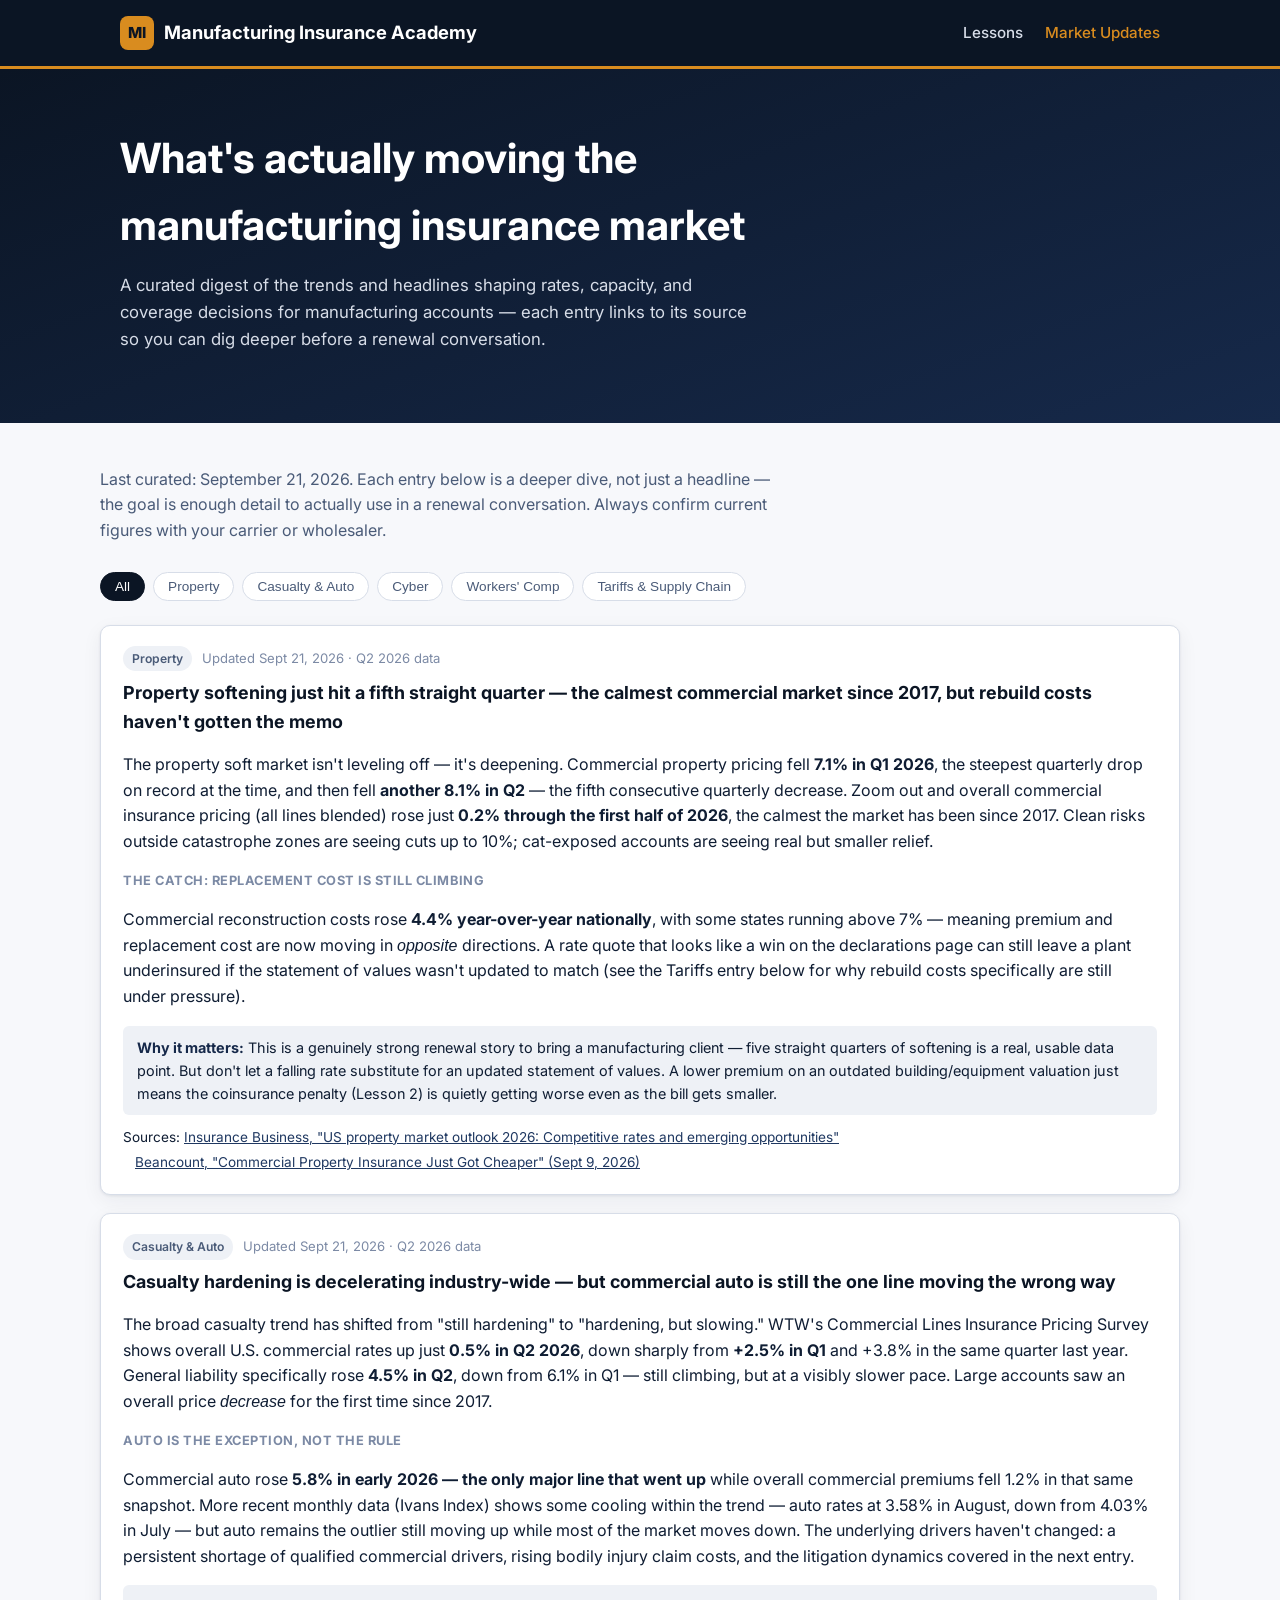
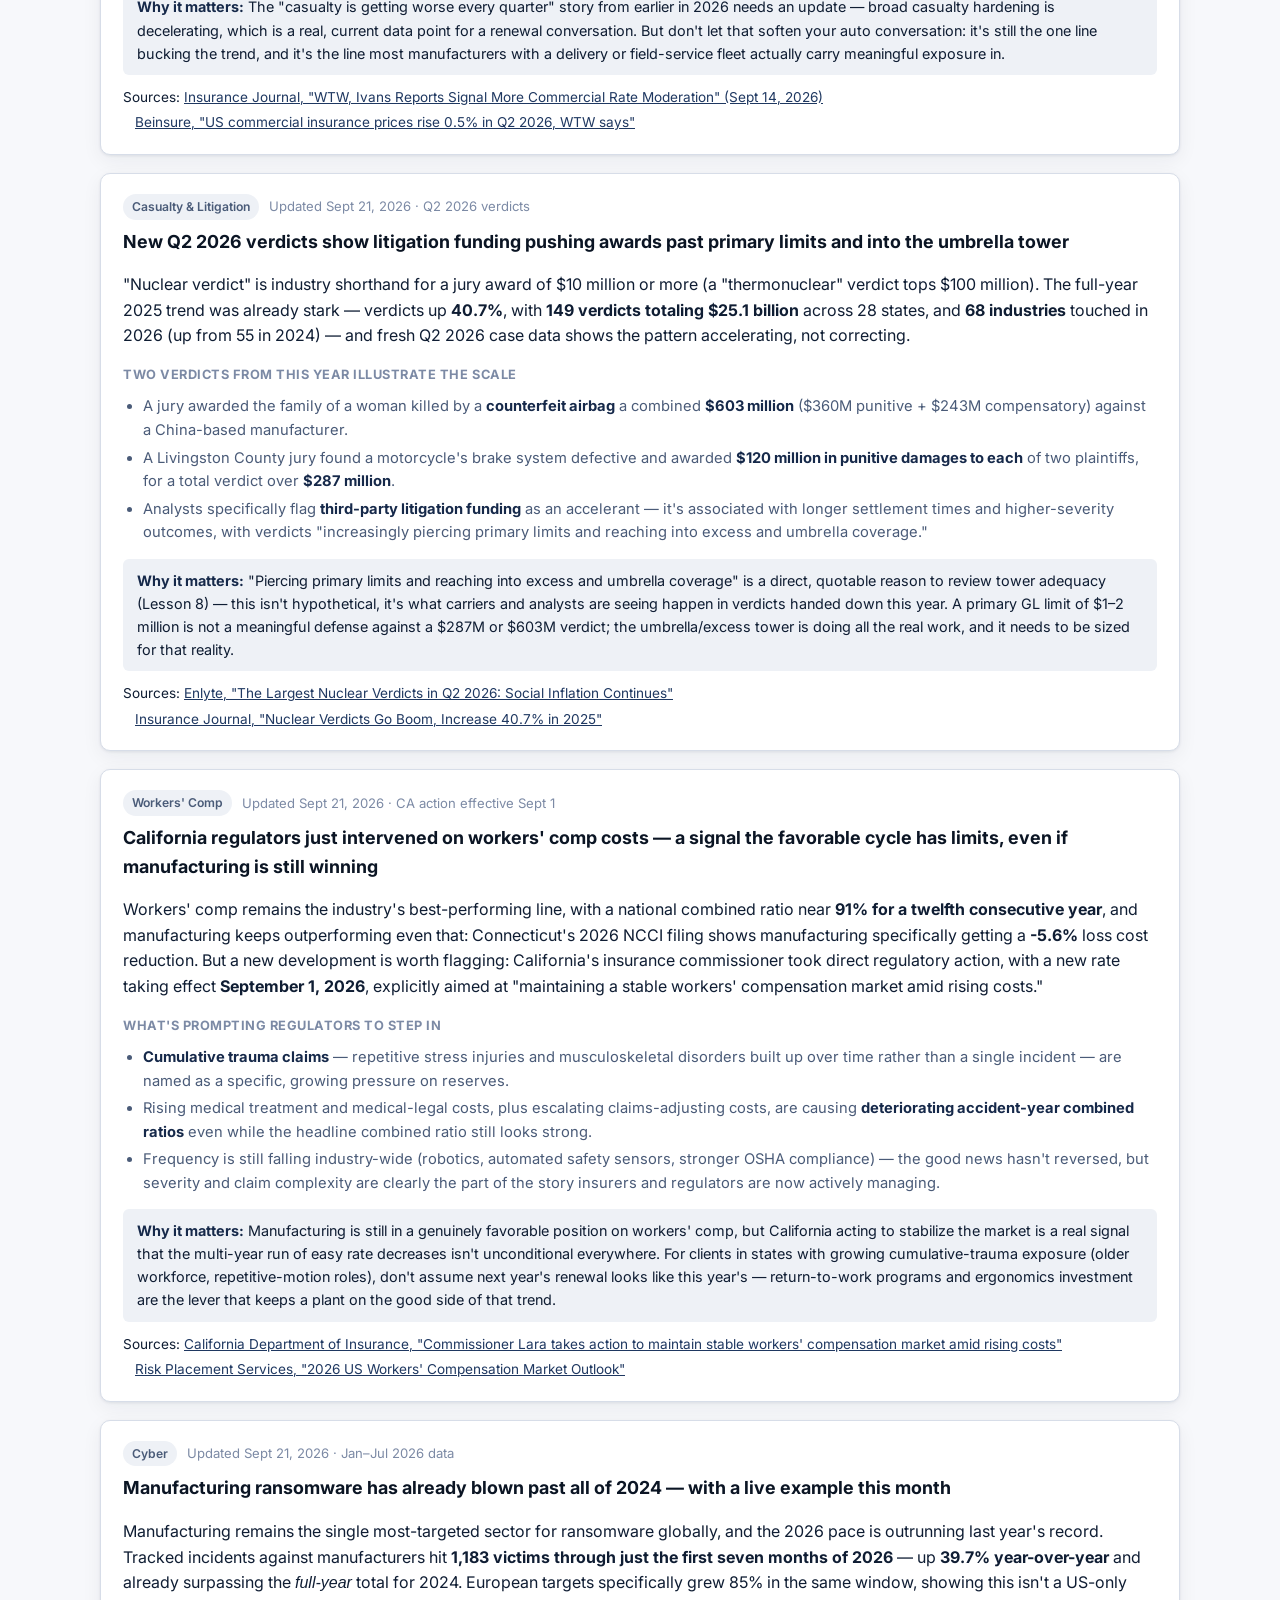
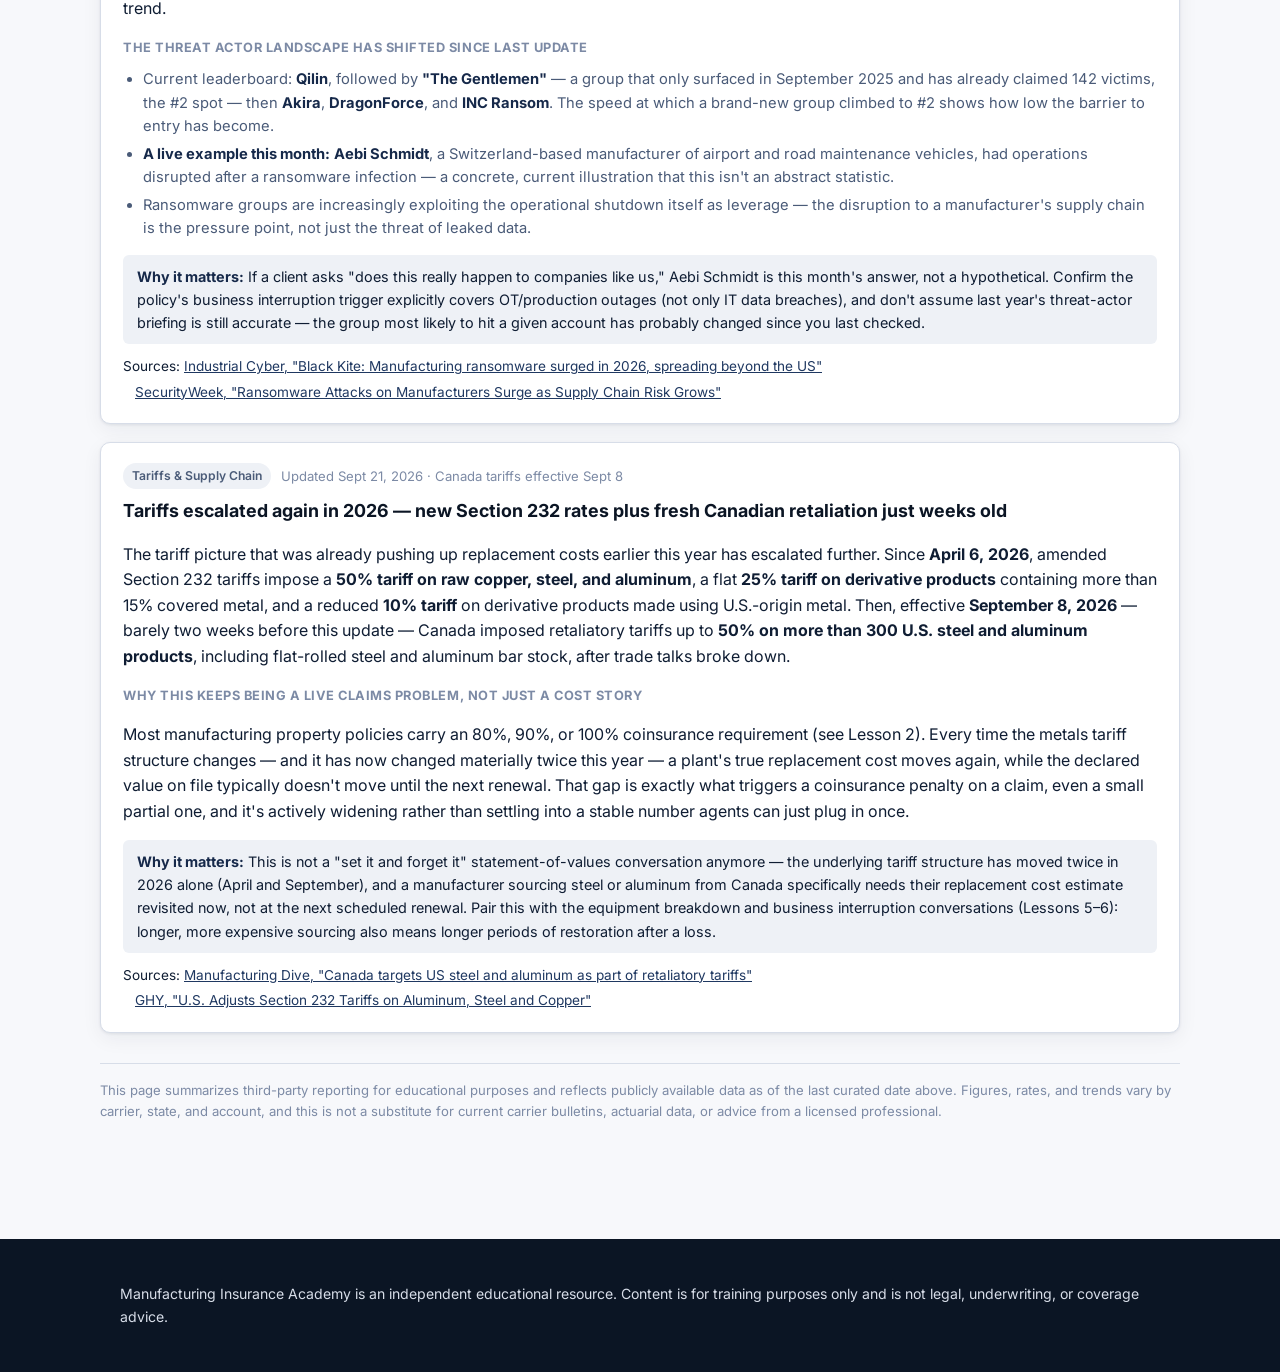
==== commit f0080965: "Weekly market update — Sept 21, 2026 Refresh all six Market Updates cards with current data: - Prope" ====
--- a/market-updates.html
+++ b/market-updates.html
@@ -29,7 +29,7 @@
 </section>
 
 <main class="container section">
-  <p class="section-subtitle">Last curated: September 2026. Each entry below is a deeper dive, not just a headline &mdash; the goal is enough detail to actually use in a renewal conversation. Always confirm current figures with your carrier or wholesaler.</p>
+  <p class="section-subtitle">Last curated: September 21, 2026. Each entry below is a deeper dive, not just a headline &mdash; the goal is enough detail to actually use in a renewal conversation. Always confirm current figures with your carrier or wholesaler.</p>
 
   <div class="tag-filter" id="tag-filter">
     <button class="active" data-tag="all">All</button>
@@ -45,102 +45,97 @@
     <article class="update-card" data-tags="property">
       <div class="update-meta">
         <span class="badge badge-tag">Property</span>
-        <span class="update-date">Jan 2026 renewals &ndash; Q2 2026</span>
+        <span class="update-date">Updated Sept 21, 2026 &middot; Q2 2026 data</span>
       </div>
-      <h3>Property rates are falling because reinsurance capital just hit a record &mdash; here's the mechanism</h3>
-      <p>Commercial property has flipped from a decade-adjacent hard market to a genuine soft one, and it isn't just carrier sentiment &mdash; it's traceable to the reinsurance layer underneath. Global reinsurance capital reached roughly <strong>$785 billion</strong> heading into the January 1, 2026 renewals, a 9% year-over-year increase, with growth concentrated in alternative capital (cat bonds, sidecars). Large insured catastrophe losses ran about 10% below the 10-year average through early December 2025. That combination &mdash; more capital chasing fewer losses &mdash; shifted negotiating leverage decisively toward buyers (cedants) at the January renewals, and that leverage has cascaded down to primary property pricing.</p>
-      <h4 class="sub">The numbers on the ground</h4>
-      <ul>
-        <li>Primary commercial property rate reductions of <strong>up to 15%</strong> across the broad market.</li>
-        <li>Best-in-class risks (strong loss history, good protection, non-cat-exposed) seeing cuts as high as <strong>50%</strong>.</li>
-        <li>Reinsurers remain disciplined on secondary perils (severe convective storm, wildfire, flood) even as overall capacity loosens &mdash; so a manufacturer in a cat-exposed region won't see the same relief as one in a low-hazard location.</li>
-      </ul>
-      <div class="why"><strong>Why it matters:</strong> This is a genuinely strong renewal story, but it's uneven &mdash; a plant with secondary-peril exposure (flooding, wildfire-adjacent siting) should not expect the same 15&ndash;50% relief quoted for a "clean" risk. Use the capacity shift as leverage to market the account, but pair it with an updated statement of values (see the tariffs entry below) so a lower rate isn't quietly offset by being underinsured on the new replacement cost.</div>
-      <div class="update-source">Sources: <a href="https://www.captive.com/news/gallagher-re-first-view-rate-reductions-shape-january-1-renewals" target="_blank" rel="noopener">Gallagher Re, "First View: Rate Reductions Shape January 1 Renewals"</a></div>
-      <div class="update-source">&nbsp;&nbsp;&nbsp;<a href="https://www.zywave.com/resources/2026-commercial-insurance-midyear-market-outlook/" target="_blank" rel="noopener">Zywave, 2026 Commercial Insurance Midyear Market Outlook</a></div>
+      <h3>Property softening just hit a fifth straight quarter &mdash; the calmest commercial market since 2017, but rebuild costs haven't gotten the memo</h3>
+      <p>The property soft market isn't leveling off &mdash; it's deepening. Commercial property pricing fell <strong>7.1% in Q1 2026</strong>, the steepest quarterly drop on record at the time, and then fell <strong>another 8.1% in Q2</strong> &mdash; the fifth consecutive quarterly decrease. Zoom out and overall commercial insurance pricing (all lines blended) rose just <strong>0.2% through the first half of 2026</strong>, the calmest the market has been since 2017. Clean risks outside catastrophe zones are seeing cuts up to 10%; cat-exposed accounts are seeing real but smaller relief.</p>
+      <h4 class="sub">The catch: replacement cost is still climbing</h4>
+      <p>Commercial reconstruction costs rose <strong>4.4% year-over-year nationally</strong>, with some states running above 7% &mdash; meaning premium and replacement cost are now moving in <em>opposite</em> directions. A rate quote that looks like a win on the declarations page can still leave a plant underinsured if the statement of values wasn't updated to match (see the Tariffs entry below for why rebuild costs specifically are still under pressure).</p>
+      <div class="why"><strong>Why it matters:</strong> This is a genuinely strong renewal story to bring a manufacturing client &mdash; five straight quarters of softening is a real, usable data point. But don't let a falling rate substitute for an updated statement of values. A lower premium on an outdated building/equipment valuation just means the coinsurance penalty (Lesson 2) is quietly getting worse even as the bill gets smaller.</div>
+      <div class="update-source">Sources: <a href="https://www.insurancebusinessmag.com/us/news/property/us-property-market-outlook-2026-competitive-rates-and-emerging-opportunities-561190.aspx" target="_blank" rel="noopener">Insurance Business, "US property market outlook 2026: Competitive rates and emerging opportunities"</a></div>
+      <div class="update-source">&nbsp;&nbsp;&nbsp;<a href="https://beancount.io/blog/2026/09/09/commercial-property-insurance-renewal-shopping-guide" target="_blank" rel="noopener">Beancount, "Commercial Property Insurance Just Got Cheaper" (Sept 9, 2026)</a></div>
     </article>
 
     <article class="update-card" data-tags="casualty">
       <div class="update-meta">
         <span class="badge badge-tag">Casualty &amp; Auto</span>
-        <span class="update-date">Q4 2025 &ndash; Q1 2026</span>
+        <span class="update-date">Updated Sept 21, 2026 &middot; Q2 2026 data</span>
       </div>
-      <h3>Casualty and commercial auto are moving the opposite direction from property &mdash; and manufacturers carry more of this exposure than most</h3>
-      <p>While property softens, liability lines are doing the reverse. General liability rates rose <strong>5.6% in Q4 2025</strong> and were forecast to climb as much as <strong>9% in Q1 2026</strong>. Umbrella and excess casualty increases are running <strong>8&ndash;15%</strong>, with capacity from traditional markets constrained enough that many manufacturing towers now need three or four carriers instead of one or two to fill the same limit. Commercial auto is arguably worse: increases of <strong>8&ndash;15%</strong> are being driven by a persistent shortage of qualified commercial drivers, rising bodily injury claim costs, and litigation trends discussed below.</p>
-      <h4 class="sub">Why this diverges so sharply from property</h4>
-      <p>Property losses are largely driven by physical catastrophe frequency/severity, which has been comparatively benign and is priced by reinsurers with a multi-year, data-heavy view. Casualty losses are driven by <em>litigation</em> &mdash; jury behavior, venue selection, litigation funding, and social inflation &mdash; which doesn't respond to more capital the way a catastrophe model does. More capacity doesn't make juries award less.</p>
-      <div class="why"><strong>Why it matters:</strong> Don't let a friendly property renewal number create a false "the market is soft" narrative with a manufacturing client. Casualty and auto are the lines with the most severe long-tail, worst-case exposure for a manufacturer, and they're the ones getting more expensive and harder to place, not less.</div>
-      <div class="update-source">Source: <a href="https://www.aon.com/en/insights/articles/2026-pnc-outlook-navigating-volatility-unlocking-growth" target="_blank" rel="noopener">Aon, "2026 P&amp;C Outlook: Navigating Volatility, Unlocking Growth"</a></div>
+      <h3>Casualty hardening is decelerating industry-wide &mdash; but commercial auto is still the one line moving the wrong way</h3>
+      <p>The broad casualty trend has shifted from "still hardening" to "hardening, but slowing." WTW's Commercial Lines Insurance Pricing Survey shows overall U.S. commercial rates up just <strong>0.5% in Q2 2026</strong>, down sharply from <strong>+2.5% in Q1</strong> and +3.8% in the same quarter last year. General liability specifically rose <strong>4.5% in Q2</strong>, down from 6.1% in Q1 &mdash; still climbing, but at a visibly slower pace. Large accounts saw an overall price <em>decrease</em> for the first time since 2017.</p>
+      <h4 class="sub">Auto is the exception, not the rule</h4>
+      <p>Commercial auto rose <strong>5.8% in early 2026 &mdash; the only major line that went up</strong> while overall commercial premiums fell 1.2% in that same snapshot. More recent monthly data (Ivans Index) shows some cooling within the trend &mdash; auto rates at 3.58% in August, down from 4.03% in July &mdash; but auto remains the outlier still moving up while most of the market moves down. The underlying drivers haven't changed: a persistent shortage of qualified commercial drivers, rising bodily injury claim costs, and the litigation dynamics covered in the next entry.</p>
+      <div class="why"><strong>Why it matters:</strong> The "casualty is getting worse every quarter" story from earlier in 2026 needs an update &mdash; broad casualty hardening is decelerating, which is a real, current data point for a renewal conversation. But don't let that soften your auto conversation: it's still the one line bucking the trend, and it's the line most manufacturers with a delivery or field-service fleet actually carry meaningful exposure in.</div>
+      <div class="update-source">Sources: <a href="https://www.insurancejournal.com/news/national/2026/09/14/884904.htm" target="_blank" rel="noopener">Insurance Journal, "WTW, Ivans Reports Signal More Commercial Rate Moderation" (Sept 14, 2026)</a></div>
+      <div class="update-source">&nbsp;&nbsp;&nbsp;<a href="https://beinsure.com/news/us-commercial-insurance-prices-rise-05/" target="_blank" rel="noopener">Beinsure, "US commercial insurance prices rise 0.5% in Q2 2026, WTW says"</a></div>
     </article>
 
     <article class="update-card" data-tags="casualty">
       <div class="update-meta">
         <span class="badge badge-tag">Casualty &amp; Litigation</span>
-        <span class="update-date">2025 data, reported through Sept 2026</span>
+        <span class="update-date">Updated Sept 21, 2026 &middot; Q2 2026 verdicts</span>
       </div>
-      <h3>Nuclear verdicts jumped 40.7% in 2025 &mdash; and product liability is one of the sharpest edges</h3>
-      <p>"Nuclear verdict" is industry shorthand for a jury award of $10 million or more (a "thermonuclear" verdict tops $100 million). In 2025, nuclear verdicts across all lines rose <strong>40.7%</strong>, with <strong>149 verdicts totaling $25.1 billion</strong> tracked across 28 states. The trend is also spreading: <strong>68 industries</strong> were touched by a nuclear verdict in 2026, up from 55 in 2024 and 48 in 2023 &mdash; meaning the exposure is no longer confined to the handful of sectors that used to worry about it most.</p>
-      <h4 class="sub">Product liability specifically</h4>
+      <h3>New Q2 2026 verdicts show litigation funding pushing awards past primary limits and into the umbrella tower</h3>
+      <p>"Nuclear verdict" is industry shorthand for a jury award of $10 million or more (a "thermonuclear" verdict tops $100 million). The full-year 2025 trend was already stark &mdash; verdicts up <strong>40.7%</strong>, with <strong>149 verdicts totaling $25.1 billion</strong> across 28 states, and <strong>68 industries</strong> touched in 2026 (up from 55 in 2024) &mdash; and fresh Q2 2026 case data shows the pattern accelerating, not correcting.</p>
+      <h4 class="sub">Two verdicts from this year illustrate the scale</h4>
       <ul>
-        <li>Product liability cases generated <strong>29 nuclear verdicts totaling roughly $12 billion</strong> in 2025.</li>
-        <li>The <strong>median</strong> product liability verdict has grown from $21 million to $36 million over the past decade &mdash; a 50% increase in severity, not just a handful of outlier mega-verdicts skewing the average.</li>
-        <li>Representative examples from recent years illustrate the scale: a <strong>$980 million</strong> Pennsylvania jury verdict against Mitsubishi over a defective seatbelt that left a driver paralyzed, and multiple <strong>nine- and ten-figure</strong> product liability verdicts in cases involving alleged chemical exposure and defective design.</li>
+        <li>A jury awarded the family of a woman killed by a <strong>counterfeit airbag</strong> a combined <strong>$603 million</strong> ($360M punitive + $243M compensatory) against a China-based manufacturer.</li>
+        <li>A Livingston County jury found a motorcycle's brake system defective and awarded <strong>$120 million in punitive damages to each</strong> of two plaintiffs, for a total verdict over <strong>$287 million</strong>.</li>
+        <li>Analysts specifically flag <strong>third-party litigation funding</strong> as an accelerant &mdash; it's associated with longer settlement times and higher-severity outcomes, with verdicts "increasingly piercing primary limits and reaching into excess and umbrella coverage."</li>
       </ul>
-      <div class="why"><strong>Why it matters:</strong> This is the single strongest data point for recommending a manufacturer review &mdash; and very often increase &mdash; their umbrella and excess liability limits (see Lesson 8). A primary GL limit of $1&ndash;2 million that felt adequate five years ago is now a rounding error against a realistic worst-case product liability verdict, and the fact that 68 industries were hit in 2026 means "that doesn't happen in our sector" is a weaker argument than it used to be.</div>
-      <div class="update-source">Sources: <a href="https://www.insurancejournal.com/magazines/mag-features/2026/09/07/883943.htm" target="_blank" rel="noopener">Insurance Journal, "Nuclear Verdicts Go Boom, Increase 40.7% in 2025"</a></div>
-      <div class="update-source">&nbsp;&nbsp;&nbsp;<a href="https://coverlink.com/case-study/nuclear-verdict-case-study-78-million-product-liability-verdict/" target="_blank" rel="noopener">CoverLink Insurance, Nuclear Verdict Case Studies</a></div>
+      <div class="why"><strong>Why it matters:</strong> "Piercing primary limits and reaching into excess and umbrella coverage" is a direct, quotable reason to review tower adequacy (Lesson 8) &mdash; this isn't hypothetical, it's what carriers and analysts are seeing happen in verdicts handed down this year. A primary GL limit of $1&ndash;2 million is not a meaningful defense against a $287M or $603M verdict; the umbrella/excess tower is doing all the real work, and it needs to be sized for that reality.</div>
+      <div class="update-source">Sources: <a href="https://www.enlyte.com/media/69176" target="_blank" rel="noopener">Enlyte, "The Largest Nuclear Verdicts in Q2 2026: Social Inflation Continues"</a></div>
+      <div class="update-source">&nbsp;&nbsp;&nbsp;<a href="https://www.insurancejournal.com/magazines/mag-features/2026/09/07/883943.htm" target="_blank" rel="noopener">Insurance Journal, "Nuclear Verdicts Go Boom, Increase 40.7% in 2025"</a></div>
     </article>
 
     <article class="update-card" data-tags="workerscomp">
       <div class="update-meta">
         <span class="badge badge-tag">Workers' Comp</span>
-        <span class="update-date">2026 NCCI filings</span>
+        <span class="update-date">Updated Sept 21, 2026 &middot; CA action effective Sept 1</span>
       </div>
-      <h3>Manufacturing keeps beating the workers' comp market average &mdash; the state-level filings show why, and where the cracks are</h3>
-      <p>Workers' comp remains the industry's best-performing line, with a national combined ratio near <strong>91% for a twelfth consecutive year</strong>. NCCI's approved 2026 loss cost filings are expected to reduce written premiums by an average of roughly <strong>5.0%</strong> nationally, and manufacturing is outperforming even that: Connecticut's 2026 filing shows manufacturing specifically getting a <strong>-5.6%</strong> loss cost reduction against an overall state decrease of -3.8%, and New Hampshire just recorded its <strong>15th consecutive year</strong> of workers' comp loss cost declines.</p>
-      <h4 class="sub">What's driving it, and what isn't fixed</h4>
+      <h3>California regulators just intervened on workers' comp costs &mdash; a signal the favorable cycle has limits, even if manufacturing is still winning</h3>
+      <p>Workers' comp remains the industry's best-performing line, with a national combined ratio near <strong>91% for a twelfth consecutive year</strong>, and manufacturing keeps outperforming even that: Connecticut's 2026 NCCI filing shows manufacturing specifically getting a <strong>-5.6%</strong> loss cost reduction. But a new development is worth flagging: California's insurance commissioner took direct regulatory action, with a new rate taking effect <strong>September 1, 2026</strong>, explicitly aimed at "maintaining a stable workers' compensation market amid rising costs."</p>
+      <h4 class="sub">What's prompting regulators to step in</h4>
       <ul>
-        <li>Frequency is down industry-wide, credited to robotics/cobots reducing manual material handling, automated safety sensors, and stronger OSHA compliance programs.</li>
-        <li>Severity is a different story: per Risk &amp; Insurance reporting, workers' comp premium is dipping while claim <strong>severity climbs</strong> &mdash; medical cost inflation and wage growth mean the claims that do happen cost more per claim even as there are fewer of them.</li>
-        <li>NCCI is moving to three-decimal-place precision on loss costs and rates starting with 2026 filings, specifically to be more responsive to these diverging frequency/severity trends state by state.</li>
+        <li><strong>Cumulative trauma claims</strong> &mdash; repetitive stress injuries and musculoskeletal disorders built up over time rather than a single incident &mdash; are named as a specific, growing pressure on reserves.</li>
+        <li>Rising medical treatment and medical-legal costs, plus escalating claims-adjusting costs, are causing <strong>deteriorating accident-year combined ratios</strong> even while the headline combined ratio still looks strong.</li>
+        <li>Frequency is still falling industry-wide (robotics, automated safety sensors, stronger OSHA compliance) &mdash; the good news hasn't reversed, but severity and claim complexity are clearly the part of the story insurers and regulators are now actively managing.</li>
       </ul>
-      <div class="why"><strong>Why it matters:</strong> Falling rates are a legitimate, positive renewal talking point &mdash; but don't let it be the whole conversation. A manufacturer with rising claim severity (an aging workforce, more complex injuries, higher medical spend per claim) can still see their own experience mod move the wrong way even while the state loss cost trend is favorable. Return-to-work programs and safety investment remain the lever that protects against that.</div>
-      <div class="update-source">Sources: <a href="https://www.workcompwire.com/2026/09/nh-workers-compensation-loss-costs-decline-for-15th-consecutive-year/" target="_blank" rel="noopener">WorkCompWire, "NH Workers' Compensation Loss Costs Decline for 15th Consecutive Year"</a></div>
-      <div class="update-source">&nbsp;&nbsp;&nbsp;<a href="https://riskandinsurance.com/workers-compensation-remains-profitable-as-premium-dips-and-severity-climbs/" target="_blank" rel="noopener">Risk &amp; Insurance, "Workers' Compensation Remains Profitable as Premium Dips and Severity Climbs"</a></div>
+      <div class="why"><strong>Why it matters:</strong> Manufacturing is still in a genuinely favorable position on workers' comp, but California acting to stabilize the market is a real signal that the multi-year run of easy rate decreases isn't unconditional everywhere. For clients in states with growing cumulative-trauma exposure (older workforce, repetitive-motion roles), don't assume next year's renewal looks like this year's &mdash; return-to-work programs and ergonomics investment are the lever that keeps a plant on the good side of that trend.</div>
+      <div class="update-source">Sources: <a href="https://www.insurance.ca.gov/0400-news/0100-press-releases/2026/release024-2026.cfm" target="_blank" rel="noopener">California Department of Insurance, "Commissioner Lara takes action to maintain stable workers' compensation market amid rising costs"</a></div>
+      <div class="update-source">&nbsp;&nbsp;&nbsp;<a href="https://www.rpsins.com/learn/2026-us-workers-compensation-market-outlook/" target="_blank" rel="noopener">Risk Placement Services, "2026 US Workers' Compensation Market Outlook"</a></div>
     </article>
 
     <article class="update-card" data-tags="cyber">
       <div class="update-meta">
         <span class="badge badge-tag">Cyber</span>
-        <span class="update-date">2025 incident data, Q1 2026 update</span>
+        <span class="update-date">Updated Sept 21, 2026 &middot; Jan&ndash;Jul 2026 data</span>
       </div>
-      <h3>Manufacturing is now the single most-targeted industry for ransomware &mdash; and the attack pattern has shifted to production, not just data</h3>
-      <p>Ransomware incidents targeting manufacturing rose <strong>56% in 2025</strong>, climbing from 937 to 1,466 tracked incidents, making it the most-targeted sector globally &mdash; ahead of healthcare and financial services. The average ransom demand against a manufacturer reached <strong>$1.16 million</strong> in 2025, more than double the prior year. Per Dragos's industrial ransomware analysis, <strong>75% of cases disrupted operations</strong> and <strong>25% caused a full site shutdown</strong>. That matters because unplanned downtime on an automated assembly line can run <strong>$2.4 million per hour</strong> &mdash; meaning the business interruption cost of an attack routinely dwarfs the ransom itself.</p>
-      <h4 class="sub">Why manufacturing specifically, and who's behind it</h4>
+      <h3>Manufacturing ransomware has already blown past all of 2024 &mdash; with a live example this month</h3>
+      <p>Manufacturing remains the single most-targeted sector for ransomware globally, and the 2026 pace is outrunning last year's record. Tracked incidents against manufacturers hit <strong>1,183 victims through just the first seven months of 2026</strong> &mdash; up <strong>39.7% year-over-year</strong> and already surpassing the <em>full-year</em> total for 2024. European targets specifically grew 85% in the same window, showing this isn't a US-only trend.</p>
+      <h4 class="sub">The threat actor landscape has shifted since last update</h4>
       <ul>
-        <li><strong>Legacy OT:</strong> many plants run industrial control systems 15&ndash;25 years old, engineered for uptime and reliability, not security, and originally protected by network "air gaps" that have eroded as plants connect OT to IT for efficiency.</li>
-        <li><strong>Ransomware-as-a-Service (RaaS):</strong> platforms like those run by the <strong>Qilin</strong> and <strong>Akira</strong> groups (the highest-volume actors against industrial targets in 2026) have lowered the technical bar for attackers.</li>
-        <li><strong>Supply chain compromise</strong> is the fastest-growing attack vector, with incidents doubling in 2025 &mdash; attackers get in through a vendor's VPN, credential, or remote-access tunnel rather than attacking the manufacturer directly.</li>
-        <li>A notable December 2025 incident: electronics manufacturer <strong>Luxshare Precision Industry</strong> was hit by the Ransomhouse group, resulting in theft of sensitive client data &mdash; illustrating that even large, well-resourced global manufacturers are current targets, not just small shops.</li>
+        <li>Current leaderboard: <strong>Qilin</strong>, followed by <strong>"The Gentlemen"</strong> &mdash; a group that only surfaced in September 2025 and has already claimed 142 victims, the #2 spot &mdash; then <strong>Akira</strong>, <strong>DragonForce</strong>, and <strong>INC Ransom</strong>. The speed at which a brand-new group climbed to #2 shows how low the barrier to entry has become.</li>
+        <li><strong>A live example this month:</strong> <strong>Aebi Schmidt</strong>, a Switzerland-based manufacturer of airport and road maintenance vehicles, had operations disrupted after a ransomware infection &mdash; a concrete, current illustration that this isn't an abstract statistic.</li>
+        <li>Ransomware groups are increasingly exploiting the operational shutdown itself as leverage &mdash; the disruption to a manufacturer's supply chain is the pressure point, not just the threat of leaked data.</li>
       </ul>
-      <div class="why"><strong>Why it matters:</strong> If you're still quoting cyber for a manufacturer as a generic data-breach product, you're pricing the wrong risk. Confirm the policy's business interruption trigger explicitly covers OT/production outages (not only IT data breaches), check whether contingent BI extends to a compromised vendor or supplier, and size the limit against a realistic $2.4M/hour downtime figure, not just the ransom demand.</div>
-      <div class="update-source">Sources: <a href="https://industrialcyber.co/manufacturing/manufacturing-absorbs-56-ransomware-surge-of-global-attacks-in-2025-as-raas-legacy-ot-supply-chains-fuel-spike/" target="_blank" rel="noopener">Industrial Cyber, "Manufacturing absorbs 56% ransomware surge of global attacks in 2025"</a></div>
-      <div class="update-source">&nbsp;&nbsp;&nbsp;<a href="https://www.dragos.com/dragos-industrial-ransomware-analysis-q1-2026" target="_blank" rel="noopener">Dragos, Industrial Ransomware Analysis for Q1 2026</a></div>
+      <div class="why"><strong>Why it matters:</strong> If a client asks "does this really happen to companies like us," Aebi Schmidt is this month's answer, not a hypothetical. Confirm the policy's business interruption trigger explicitly covers OT/production outages (not only IT data breaches), and don't assume last year's threat-actor briefing is still accurate &mdash; the group most likely to hit a given account has probably changed since you last checked.</div>
+      <div class="update-source">Sources: <a href="https://industrialcyber.co/manufacturing/black-kite-manufacturing-ransomware-surged-in-2026-spreading-beyond-the-us-with-1183-victims-through-july/" target="_blank" rel="noopener">Industrial Cyber, "Black Kite: Manufacturing ransomware surged in 2026, spreading beyond the US"</a></div>
+      <div class="update-source">&nbsp;&nbsp;&nbsp;<a href="https://www.securityweek.com/ransomware-attacks-on-manufacturers-surge-as-supply-chain-risk-grows/" target="_blank" rel="noopener">SecurityWeek, "Ransomware Attacks on Manufacturers Surge as Supply Chain Risk Grows"</a></div>
     </article>
 
     <article class="update-card" data-tags="tariffs property">
       <div class="update-meta">
         <span class="badge badge-tag">Tariffs &amp; Supply Chain</span>
-        <span class="update-date">Jan 2026 PPI data</span>
+        <span class="update-date">Updated Sept 21, 2026 &middot; Canada tariffs effective Sept 8</span>
       </div>
-      <h3>Tariffs have pushed replacement costs up double digits &mdash; and the coinsurance math is unforgiving if declared values don't keep up</h3>
-      <p>Producer price data through January 2026 showed steep, materially different increases by material: <strong>aluminum mill shapes up 33% year-over-year</strong>, <strong>steel mill products up 20.7%</strong>, and <strong>copper/brass mill shapes up 15.7%</strong>. Overall construction and equipment replacement costs are running roughly <strong>8% higher</strong> across the board, with steel-intensive rebuilds up <strong>15&ndash;25%</strong> versus early-2025 pricing.</p>
-      <h4 class="sub">Why this is a live claims problem, not just a cost story</h4>
-      <p>Most manufacturing property policies carry an 80%, 90%, or 100% coinsurance requirement (see Lesson 2). If a plant's declared building/equipment value was accurate a year ago but hasn't been updated for a 15&ndash;33% jump in material costs, the insured is now carrying less than the required percentage of <em>actual</em> replacement value at the moment of loss &mdash; which triggers a proportional penalty on <strong>any</strong> claim payment, even a small, partial one. A policy that looked fully insured at last year's renewal can be quietly underinsured today without a single change to the declared limit.</p>
-      <p>Separately, the Allianz Risk Barometer 2026 found that <strong>49% of manufacturers</strong> are actively renegotiating or diversifying their supply chains in response to tariffs and trade uncertainty. Reworked, longer, or more geographically dispersed supply chains generally mean longer lead times for replacement parts after an equipment failure &mdash; stretching the "period of restoration" (Lesson 6) and increasing the business income cost of a covered loss.</p>
-      <div class="why"><strong>Why it matters:</strong> Every manufacturing property renewal right now should include a fresh statement of values reflecting current material costs, not a rolled-over number from last year &mdash; and every business interruption/equipment breakdown conversation should ask whether the client's actual parts lead times have gotten longer, since that directly affects whether the policy's period of restoration and business income limits are still adequate.</div>
-      <div class="update-source">Sources: <a href="https://gritinsurance.com/blog/tariffs-construction-costs-insurance-impact" target="_blank" rel="noopener">Grit Insurance, "How Tariffs Are Driving Up Construction Costs and What It Means for Your Insurance"</a></div>
-      <div class="update-source">&nbsp;&nbsp;&nbsp;<a href="https://beinsure.com/us-canada-tariffs-raise-claims-costs-and-insurance-exposures/" target="_blank" rel="noopener">Beinsure, "New US-Canada Tariffs Raise Claims Costs and Insurance Exposures"</a></div>
+      <h3>Tariffs escalated again in 2026 &mdash; new Section 232 rates plus fresh Canadian retaliation just weeks old</h3>
+      <p>The tariff picture that was already pushing up replacement costs earlier this year has escalated further. Since <strong>April 6, 2026</strong>, amended Section 232 tariffs impose a <strong>50% tariff on raw copper, steel, and aluminum</strong>, a flat <strong>25% tariff on derivative products</strong> containing more than 15% covered metal, and a reduced <strong>10% tariff</strong> on derivative products made using U.S.-origin metal. Then, effective <strong>September 8, 2026</strong> &mdash; barely two weeks before this update &mdash; Canada imposed retaliatory tariffs up to <strong>50% on more than 300 U.S. steel and aluminum products</strong>, including flat-rolled steel and aluminum bar stock, after trade talks broke down.</p>
+      <h4 class="sub">Why this keeps being a live claims problem, not just a cost story</h4>
+      <p>Most manufacturing property policies carry an 80%, 90%, or 100% coinsurance requirement (see Lesson 2). Every time the metals tariff structure changes &mdash; and it has now changed materially twice this year &mdash; a plant's true replacement cost moves again, while the declared value on file typically doesn't move until the next renewal. That gap is exactly what triggers a coinsurance penalty on a claim, even a small partial one, and it's actively widening rather than settling into a stable number agents can just plug in once.</p>
+      <div class="why"><strong>Why it matters:</strong> This is not a "set it and forget it" statement-of-values conversation anymore &mdash; the underlying tariff structure has moved twice in 2026 alone (April and September), and a manufacturer sourcing steel or aluminum from Canada specifically needs their replacement cost estimate revisited now, not at the next scheduled renewal. Pair this with the equipment breakdown and business interruption conversations (Lessons 5&ndash;6): longer, more expensive sourcing also means longer periods of restoration after a loss.</div>
+      <div class="update-source">Sources: <a href="https://www.manufacturingdive.com/news/canada-targets-us-steel-aluminum-retaliatory-tariffs-september-2026/828812/" target="_blank" rel="noopener">Manufacturing Dive, "Canada targets US steel and aluminum as part of retaliatory tariffs"</a></div>
+      <div class="update-source">&nbsp;&nbsp;&nbsp;<a href="https://www.ghy.com/trade-compliance/us-adjusts-section-232-tariffs-on-aluminum-steel-and-copper-full-customs-value-now-applies/" target="_blank" rel="noopener">GHY, "U.S. Adjusts Section 232 Tariffs on Aluminum, Steel and Copper"</a></div>
     </article>
 
   </div>
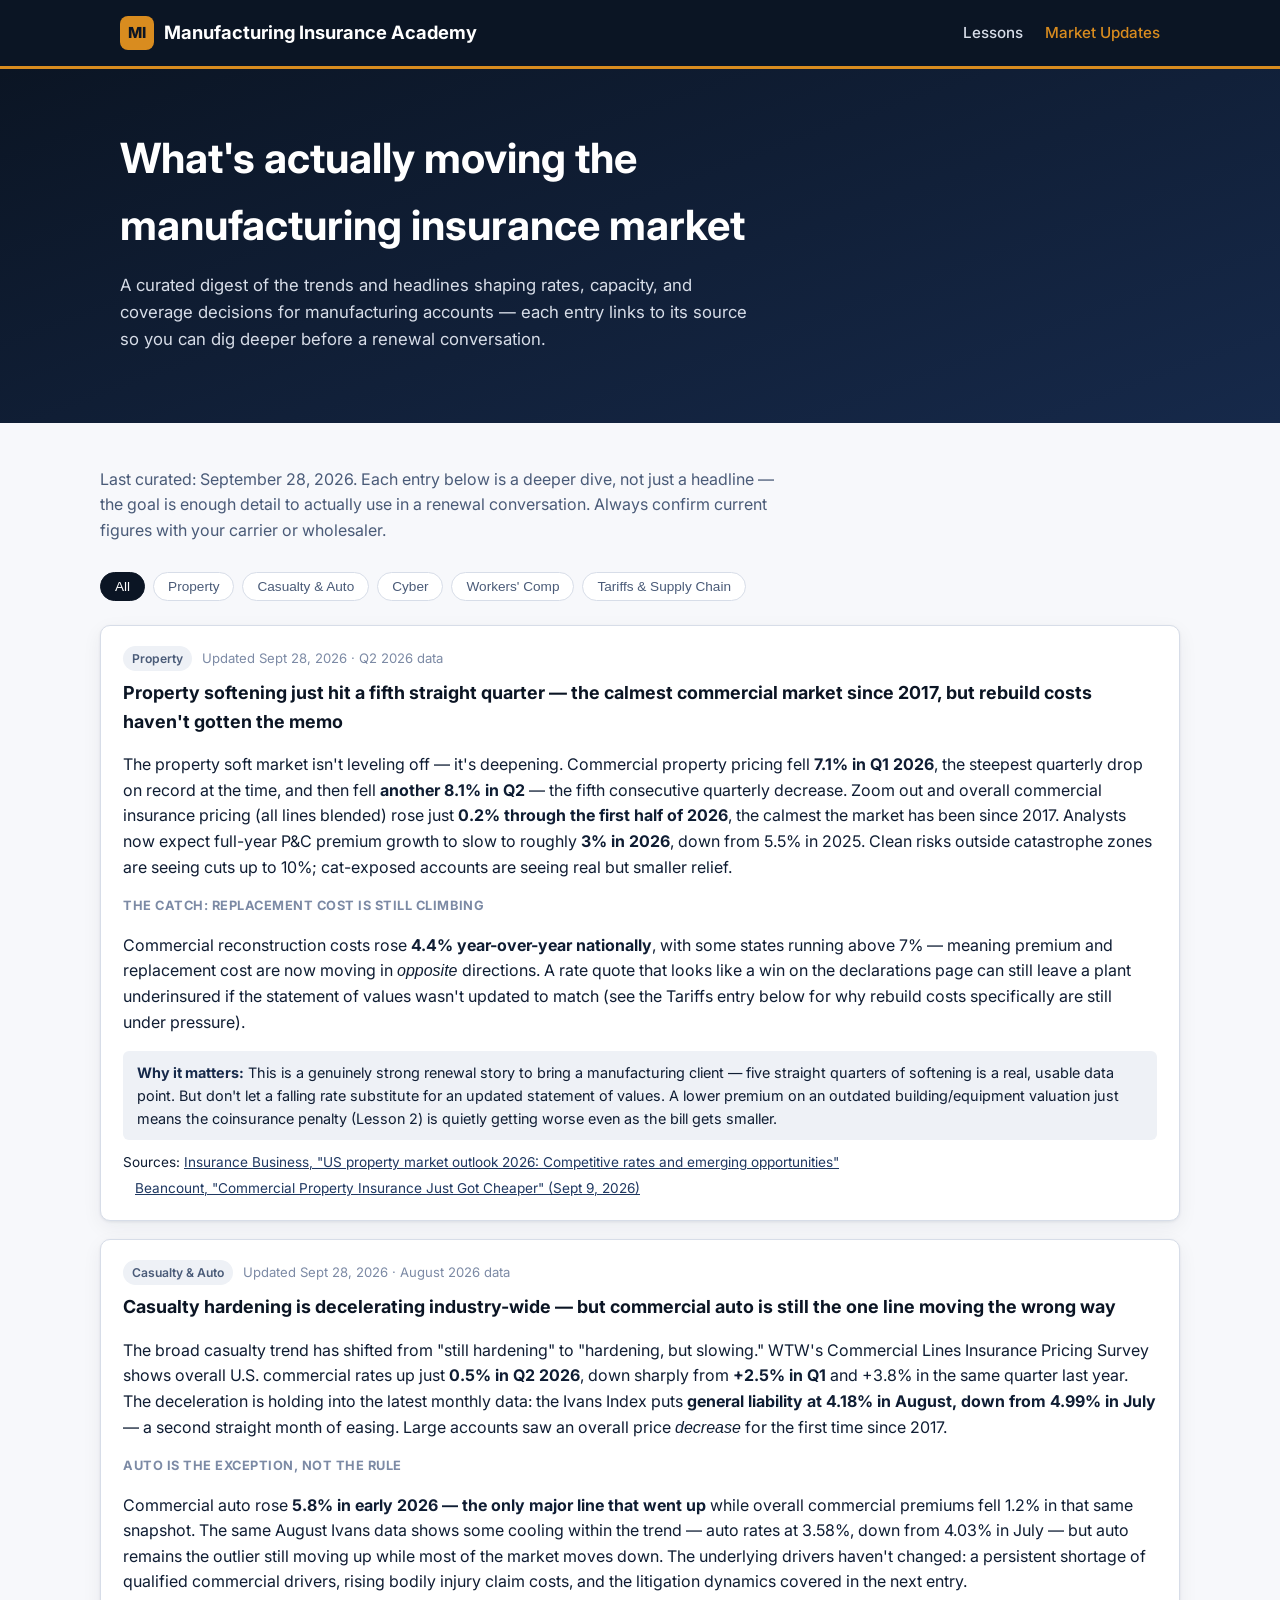
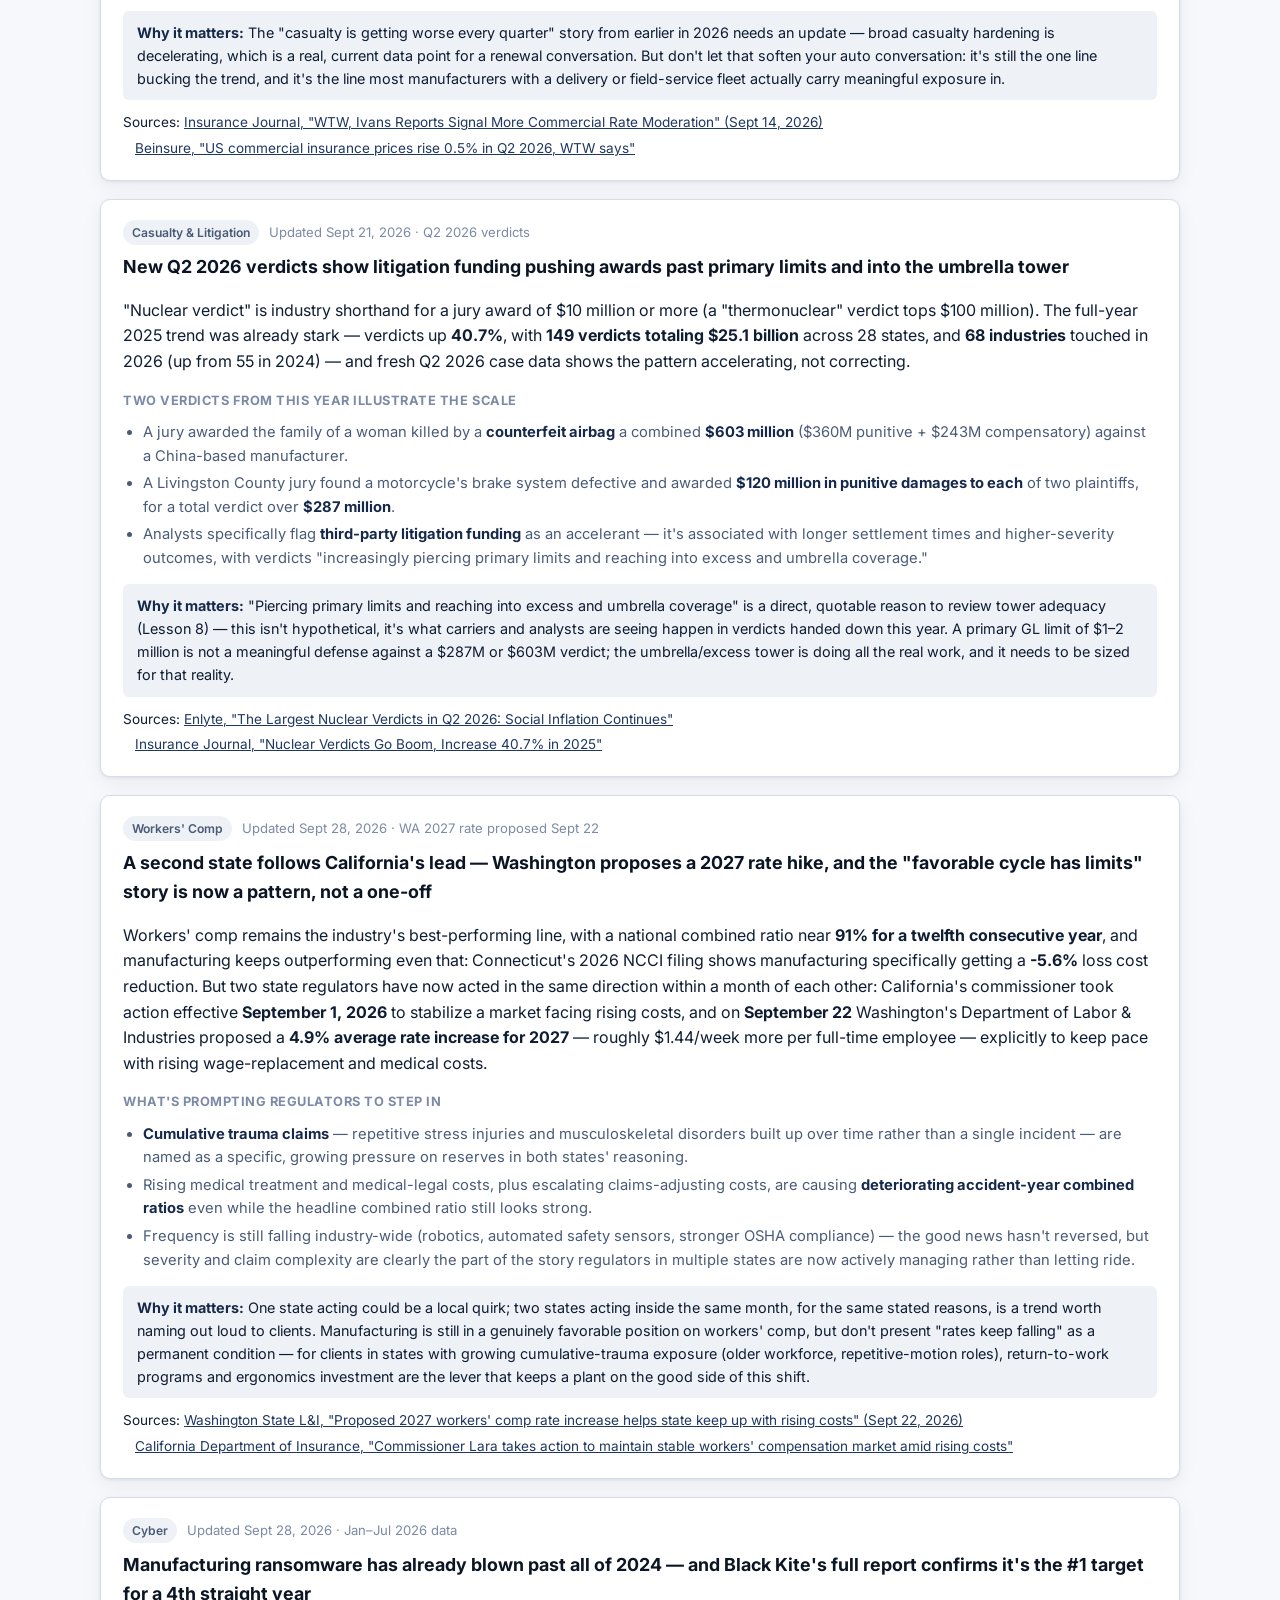
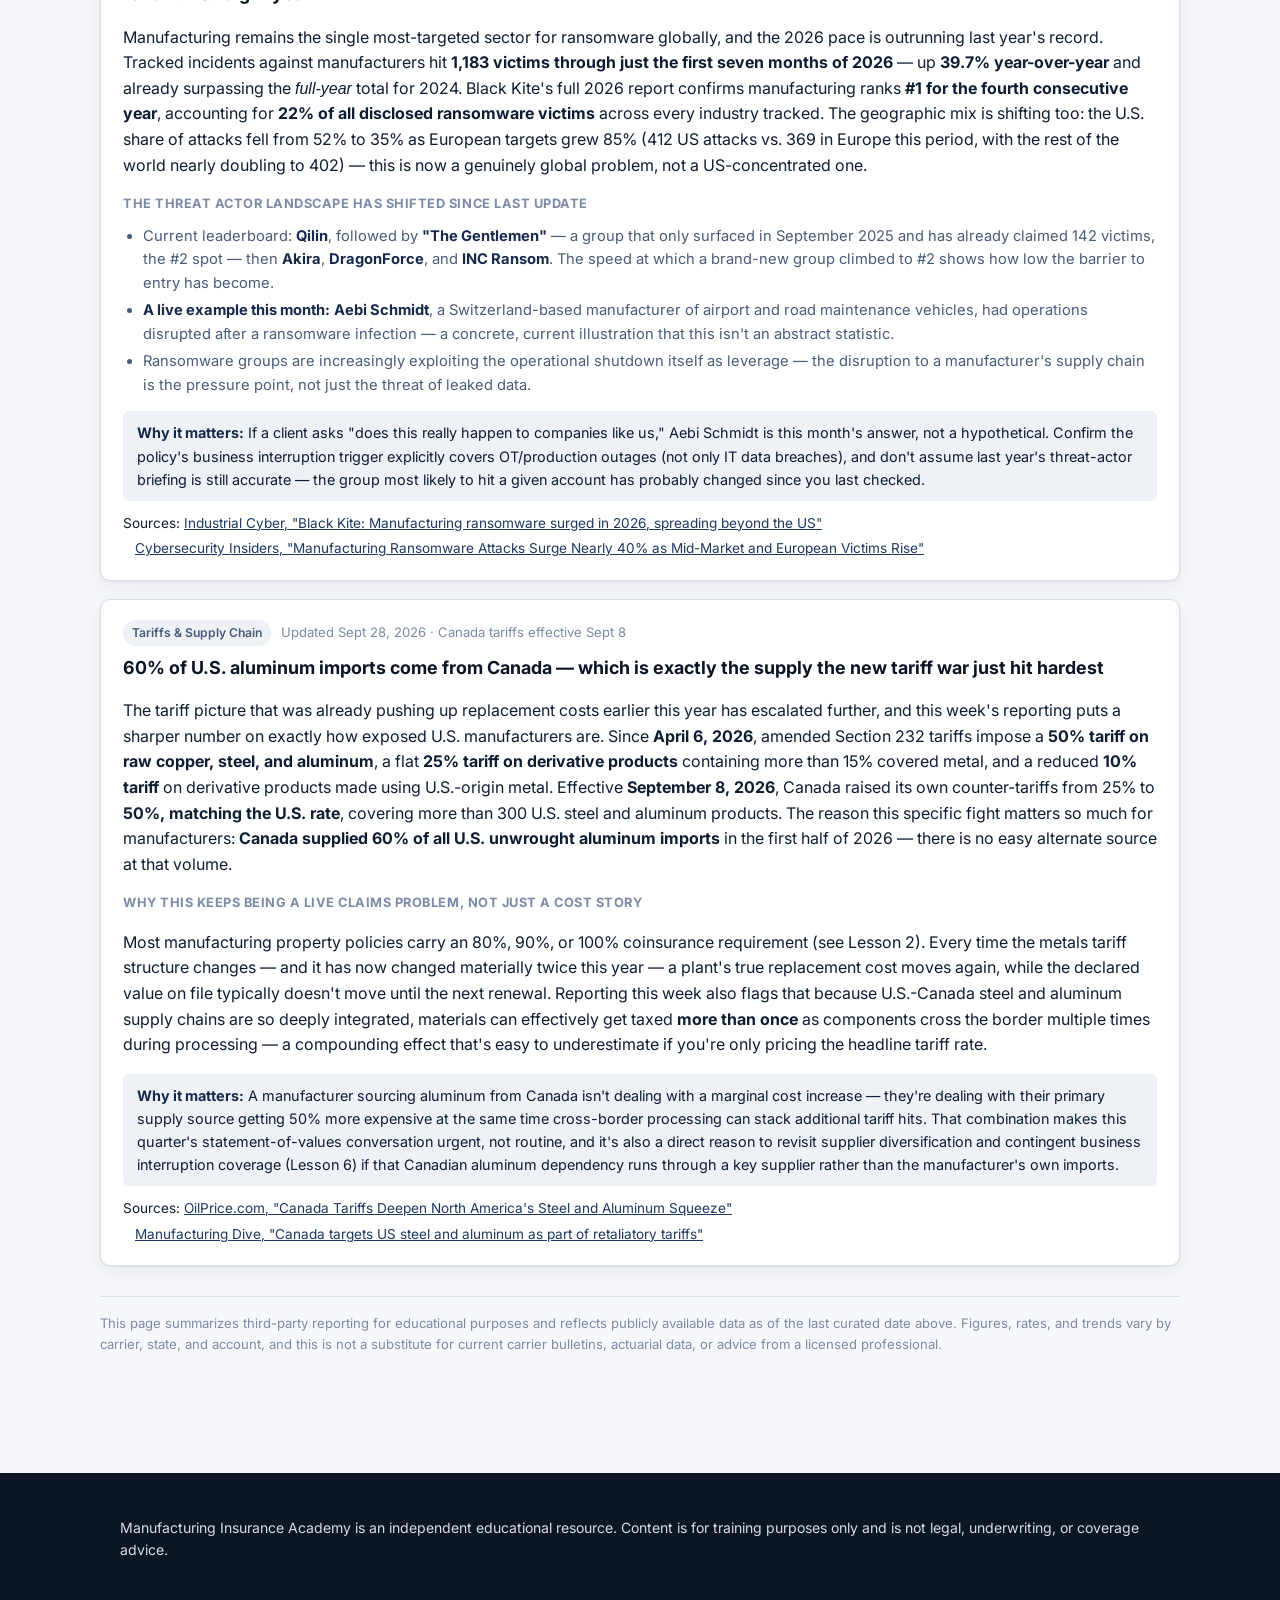
==== commit 7dc3d631: "Weekly market update — Sept 28, 2026 Refresh Market Updates with what's genuinely new since last Mon" ====
--- a/market-updates.html
+++ b/market-updates.html
@@ -29,7 +29,7 @@
 </section>
 
 <main class="container section">
-  <p class="section-subtitle">Last curated: September 21, 2026. Each entry below is a deeper dive, not just a headline &mdash; the goal is enough detail to actually use in a renewal conversation. Always confirm current figures with your carrier or wholesaler.</p>
+  <p class="section-subtitle">Last curated: September 28, 2026. Each entry below is a deeper dive, not just a headline &mdash; the goal is enough detail to actually use in a renewal conversation. Always confirm current figures with your carrier or wholesaler.</p>
 
   <div class="tag-filter" id="tag-filter">
     <button class="active" data-tag="all">All</button>
@@ -45,10 +45,10 @@
     <article class="update-card" data-tags="property">
       <div class="update-meta">
         <span class="badge badge-tag">Property</span>
-        <span class="update-date">Updated Sept 21, 2026 &middot; Q2 2026 data</span>
+        <span class="update-date">Updated Sept 28, 2026 &middot; Q2 2026 data</span>
       </div>
       <h3>Property softening just hit a fifth straight quarter &mdash; the calmest commercial market since 2017, but rebuild costs haven't gotten the memo</h3>
-      <p>The property soft market isn't leveling off &mdash; it's deepening. Commercial property pricing fell <strong>7.1% in Q1 2026</strong>, the steepest quarterly drop on record at the time, and then fell <strong>another 8.1% in Q2</strong> &mdash; the fifth consecutive quarterly decrease. Zoom out and overall commercial insurance pricing (all lines blended) rose just <strong>0.2% through the first half of 2026</strong>, the calmest the market has been since 2017. Clean risks outside catastrophe zones are seeing cuts up to 10%; cat-exposed accounts are seeing real but smaller relief.</p>
+      <p>The property soft market isn't leveling off &mdash; it's deepening. Commercial property pricing fell <strong>7.1% in Q1 2026</strong>, the steepest quarterly drop on record at the time, and then fell <strong>another 8.1% in Q2</strong> &mdash; the fifth consecutive quarterly decrease. Zoom out and overall commercial insurance pricing (all lines blended) rose just <strong>0.2% through the first half of 2026</strong>, the calmest the market has been since 2017. Analysts now expect full-year P&amp;C premium growth to slow to roughly <strong>3% in 2026</strong>, down from 5.5% in 2025. Clean risks outside catastrophe zones are seeing cuts up to 10%; cat-exposed accounts are seeing real but smaller relief.</p>
       <h4 class="sub">The catch: replacement cost is still climbing</h4>
       <p>Commercial reconstruction costs rose <strong>4.4% year-over-year nationally</strong>, with some states running above 7% &mdash; meaning premium and replacement cost are now moving in <em>opposite</em> directions. A rate quote that looks like a win on the declarations page can still leave a plant underinsured if the statement of values wasn't updated to match (see the Tariffs entry below for why rebuild costs specifically are still under pressure).</p>
       <div class="why"><strong>Why it matters:</strong> This is a genuinely strong renewal story to bring a manufacturing client &mdash; five straight quarters of softening is a real, usable data point. But don't let a falling rate substitute for an updated statement of values. A lower premium on an outdated building/equipment valuation just means the coinsurance penalty (Lesson 2) is quietly getting worse even as the bill gets smaller.</div>
@@ -59,12 +59,12 @@
     <article class="update-card" data-tags="casualty">
       <div class="update-meta">
         <span class="badge badge-tag">Casualty &amp; Auto</span>
-        <span class="update-date">Updated Sept 21, 2026 &middot; Q2 2026 data</span>
+        <span class="update-date">Updated Sept 28, 2026 &middot; August 2026 data</span>
       </div>
       <h3>Casualty hardening is decelerating industry-wide &mdash; but commercial auto is still the one line moving the wrong way</h3>
-      <p>The broad casualty trend has shifted from "still hardening" to "hardening, but slowing." WTW's Commercial Lines Insurance Pricing Survey shows overall U.S. commercial rates up just <strong>0.5% in Q2 2026</strong>, down sharply from <strong>+2.5% in Q1</strong> and +3.8% in the same quarter last year. General liability specifically rose <strong>4.5% in Q2</strong>, down from 6.1% in Q1 &mdash; still climbing, but at a visibly slower pace. Large accounts saw an overall price <em>decrease</em> for the first time since 2017.</p>
+      <p>The broad casualty trend has shifted from "still hardening" to "hardening, but slowing." WTW's Commercial Lines Insurance Pricing Survey shows overall U.S. commercial rates up just <strong>0.5% in Q2 2026</strong>, down sharply from <strong>+2.5% in Q1</strong> and +3.8% in the same quarter last year. The deceleration is holding into the latest monthly data: the Ivans Index puts <strong>general liability at 4.18% in August, down from 4.99% in July</strong> &mdash; a second straight month of easing. Large accounts saw an overall price <em>decrease</em> for the first time since 2017.</p>
       <h4 class="sub">Auto is the exception, not the rule</h4>
-      <p>Commercial auto rose <strong>5.8% in early 2026 &mdash; the only major line that went up</strong> while overall commercial premiums fell 1.2% in that same snapshot. More recent monthly data (Ivans Index) shows some cooling within the trend &mdash; auto rates at 3.58% in August, down from 4.03% in July &mdash; but auto remains the outlier still moving up while most of the market moves down. The underlying drivers haven't changed: a persistent shortage of qualified commercial drivers, rising bodily injury claim costs, and the litigation dynamics covered in the next entry.</p>
+      <p>Commercial auto rose <strong>5.8% in early 2026 &mdash; the only major line that went up</strong> while overall commercial premiums fell 1.2% in that same snapshot. The same August Ivans data shows some cooling within the trend &mdash; auto rates at 3.58%, down from 4.03% in July &mdash; but auto remains the outlier still moving up while most of the market moves down. The underlying drivers haven't changed: a persistent shortage of qualified commercial drivers, rising bodily injury claim costs, and the litigation dynamics covered in the next entry.</p>
       <div class="why"><strong>Why it matters:</strong> The "casualty is getting worse every quarter" story from earlier in 2026 needs an update &mdash; broad casualty hardening is decelerating, which is a real, current data point for a renewal conversation. But don't let that soften your auto conversation: it's still the one line bucking the trend, and it's the line most manufacturers with a delivery or field-service fleet actually carry meaningful exposure in.</div>
       <div class="update-source">Sources: <a href="https://www.insurancejournal.com/news/national/2026/09/14/884904.htm" target="_blank" rel="noopener">Insurance Journal, "WTW, Ivans Reports Signal More Commercial Rate Moderation" (Sept 14, 2026)</a></div>
       <div class="update-source">&nbsp;&nbsp;&nbsp;<a href="https://beinsure.com/news/us-commercial-insurance-prices-rise-05/" target="_blank" rel="noopener">Beinsure, "US commercial insurance prices rise 0.5% in Q2 2026, WTW says"</a></div>
@@ -91,28 +91,28 @@
     <article class="update-card" data-tags="workerscomp">
       <div class="update-meta">
         <span class="badge badge-tag">Workers' Comp</span>
-        <span class="update-date">Updated Sept 21, 2026 &middot; CA action effective Sept 1</span>
+        <span class="update-date">Updated Sept 28, 2026 &middot; WA 2027 rate proposed Sept 22</span>
       </div>
-      <h3>California regulators just intervened on workers' comp costs &mdash; a signal the favorable cycle has limits, even if manufacturing is still winning</h3>
-      <p>Workers' comp remains the industry's best-performing line, with a national combined ratio near <strong>91% for a twelfth consecutive year</strong>, and manufacturing keeps outperforming even that: Connecticut's 2026 NCCI filing shows manufacturing specifically getting a <strong>-5.6%</strong> loss cost reduction. But a new development is worth flagging: California's insurance commissioner took direct regulatory action, with a new rate taking effect <strong>September 1, 2026</strong>, explicitly aimed at "maintaining a stable workers' compensation market amid rising costs."</p>
+      <h3>A second state follows California's lead &mdash; Washington proposes a 2027 rate hike, and the "favorable cycle has limits" story is now a pattern, not a one-off</h3>
+      <p>Workers' comp remains the industry's best-performing line, with a national combined ratio near <strong>91% for a twelfth consecutive year</strong>, and manufacturing keeps outperforming even that: Connecticut's 2026 NCCI filing shows manufacturing specifically getting a <strong>-5.6%</strong> loss cost reduction. But two state regulators have now acted in the same direction within a month of each other: California's commissioner took action effective <strong>September 1, 2026</strong> to stabilize a market facing rising costs, and on <strong>September 22</strong> Washington's Department of Labor &amp; Industries proposed a <strong>4.9% average rate increase for 2027</strong> &mdash; roughly $1.44/week more per full-time employee &mdash; explicitly to keep pace with rising wage-replacement and medical costs.</p>
       <h4 class="sub">What's prompting regulators to step in</h4>
       <ul>
-        <li><strong>Cumulative trauma claims</strong> &mdash; repetitive stress injuries and musculoskeletal disorders built up over time rather than a single incident &mdash; are named as a specific, growing pressure on reserves.</li>
+        <li><strong>Cumulative trauma claims</strong> &mdash; repetitive stress injuries and musculoskeletal disorders built up over time rather than a single incident &mdash; are named as a specific, growing pressure on reserves in both states' reasoning.</li>
         <li>Rising medical treatment and medical-legal costs, plus escalating claims-adjusting costs, are causing <strong>deteriorating accident-year combined ratios</strong> even while the headline combined ratio still looks strong.</li>
-        <li>Frequency is still falling industry-wide (robotics, automated safety sensors, stronger OSHA compliance) &mdash; the good news hasn't reversed, but severity and claim complexity are clearly the part of the story insurers and regulators are now actively managing.</li>
+        <li>Frequency is still falling industry-wide (robotics, automated safety sensors, stronger OSHA compliance) &mdash; the good news hasn't reversed, but severity and claim complexity are clearly the part of the story regulators in multiple states are now actively managing rather than letting ride.</li>
       </ul>
-      <div class="why"><strong>Why it matters:</strong> Manufacturing is still in a genuinely favorable position on workers' comp, but California acting to stabilize the market is a real signal that the multi-year run of easy rate decreases isn't unconditional everywhere. For clients in states with growing cumulative-trauma exposure (older workforce, repetitive-motion roles), don't assume next year's renewal looks like this year's &mdash; return-to-work programs and ergonomics investment are the lever that keeps a plant on the good side of that trend.</div>
-      <div class="update-source">Sources: <a href="https://www.insurance.ca.gov/0400-news/0100-press-releases/2026/release024-2026.cfm" target="_blank" rel="noopener">California Department of Insurance, "Commissioner Lara takes action to maintain stable workers' compensation market amid rising costs"</a></div>
-      <div class="update-source">&nbsp;&nbsp;&nbsp;<a href="https://www.rpsins.com/learn/2026-us-workers-compensation-market-outlook/" target="_blank" rel="noopener">Risk Placement Services, "2026 US Workers' Compensation Market Outlook"</a></div>
+      <div class="why"><strong>Why it matters:</strong> One state acting could be a local quirk; two states acting inside the same month, for the same stated reasons, is a trend worth naming out loud to clients. Manufacturing is still in a genuinely favorable position on workers' comp, but don't present "rates keep falling" as a permanent condition &mdash; for clients in states with growing cumulative-trauma exposure (older workforce, repetitive-motion roles), return-to-work programs and ergonomics investment are the lever that keeps a plant on the good side of this shift.</div>
+      <div class="update-source">Sources: <a href="https://www.lni.wa.gov/news-events/article/26-15" target="_blank" rel="noopener">Washington State L&amp;I, "Proposed 2027 workers' comp rate increase helps state keep up with rising costs" (Sept 22, 2026)</a></div>
+      <div class="update-source">&nbsp;&nbsp;&nbsp;<a href="https://www.insurance.ca.gov/0400-news/0100-press-releases/2026/release024-2026.cfm" target="_blank" rel="noopener">California Department of Insurance, "Commissioner Lara takes action to maintain stable workers' compensation market amid rising costs"</a></div>
     </article>
 
     <article class="update-card" data-tags="cyber">
       <div class="update-meta">
         <span class="badge badge-tag">Cyber</span>
-        <span class="update-date">Updated Sept 21, 2026 &middot; Jan&ndash;Jul 2026 data</span>
+        <span class="update-date">Updated Sept 28, 2026 &middot; Jan&ndash;Jul 2026 data</span>
       </div>
-      <h3>Manufacturing ransomware has already blown past all of 2024 &mdash; with a live example this month</h3>
-      <p>Manufacturing remains the single most-targeted sector for ransomware globally, and the 2026 pace is outrunning last year's record. Tracked incidents against manufacturers hit <strong>1,183 victims through just the first seven months of 2026</strong> &mdash; up <strong>39.7% year-over-year</strong> and already surpassing the <em>full-year</em> total for 2024. European targets specifically grew 85% in the same window, showing this isn't a US-only trend.</p>
+      <h3>Manufacturing ransomware has already blown past all of 2024 &mdash; and Black Kite's full report confirms it's the #1 target for a 4th straight year</h3>
+      <p>Manufacturing remains the single most-targeted sector for ransomware globally, and the 2026 pace is outrunning last year's record. Tracked incidents against manufacturers hit <strong>1,183 victims through just the first seven months of 2026</strong> &mdash; up <strong>39.7% year-over-year</strong> and already surpassing the <em>full-year</em> total for 2024. Black Kite's full 2026 report confirms manufacturing ranks <strong>#1 for the fourth consecutive year</strong>, accounting for <strong>22% of all disclosed ransomware victims</strong> across every industry tracked. The geographic mix is shifting too: the U.S. share of attacks fell from 52% to 35% as European targets grew 85% (412 US attacks vs. 369 in Europe this period, with the rest of the world nearly doubling to 402) &mdash; this is now a genuinely global problem, not a US-concentrated one.</p>
       <h4 class="sub">The threat actor landscape has shifted since last update</h4>
       <ul>
         <li>Current leaderboard: <strong>Qilin</strong>, followed by <strong>"The Gentlemen"</strong> &mdash; a group that only surfaced in September 2025 and has already claimed 142 victims, the #2 spot &mdash; then <strong>Akira</strong>, <strong>DragonForce</strong>, and <strong>INC Ransom</strong>. The speed at which a brand-new group climbed to #2 shows how low the barrier to entry has become.</li>
@@ -121,21 +121,21 @@
       </ul>
       <div class="why"><strong>Why it matters:</strong> If a client asks "does this really happen to companies like us," Aebi Schmidt is this month's answer, not a hypothetical. Confirm the policy's business interruption trigger explicitly covers OT/production outages (not only IT data breaches), and don't assume last year's threat-actor briefing is still accurate &mdash; the group most likely to hit a given account has probably changed since you last checked.</div>
       <div class="update-source">Sources: <a href="https://industrialcyber.co/manufacturing/black-kite-manufacturing-ransomware-surged-in-2026-spreading-beyond-the-us-with-1183-victims-through-july/" target="_blank" rel="noopener">Industrial Cyber, "Black Kite: Manufacturing ransomware surged in 2026, spreading beyond the US"</a></div>
-      <div class="update-source">&nbsp;&nbsp;&nbsp;<a href="https://www.securityweek.com/ransomware-attacks-on-manufacturers-surge-as-supply-chain-risk-grows/" target="_blank" rel="noopener">SecurityWeek, "Ransomware Attacks on Manufacturers Surge as Supply Chain Risk Grows"</a></div>
+      <div class="update-source">&nbsp;&nbsp;&nbsp;<a href="https://www.cybersecurity-insiders.com/manufacturing-ransomware-attacks-surge-nearly-40-as-mid-market-and-european-victims-rise/" target="_blank" rel="noopener">Cybersecurity Insiders, "Manufacturing Ransomware Attacks Surge Nearly 40% as Mid-Market and European Victims Rise"</a></div>
     </article>
 
     <article class="update-card" data-tags="tariffs property">
       <div class="update-meta">
         <span class="badge badge-tag">Tariffs &amp; Supply Chain</span>
-        <span class="update-date">Updated Sept 21, 2026 &middot; Canada tariffs effective Sept 8</span>
+        <span class="update-date">Updated Sept 28, 2026 &middot; Canada tariffs effective Sept 8</span>
       </div>
-      <h3>Tariffs escalated again in 2026 &mdash; new Section 232 rates plus fresh Canadian retaliation just weeks old</h3>
-      <p>The tariff picture that was already pushing up replacement costs earlier this year has escalated further. Since <strong>April 6, 2026</strong>, amended Section 232 tariffs impose a <strong>50% tariff on raw copper, steel, and aluminum</strong>, a flat <strong>25% tariff on derivative products</strong> containing more than 15% covered metal, and a reduced <strong>10% tariff</strong> on derivative products made using U.S.-origin metal. Then, effective <strong>September 8, 2026</strong> &mdash; barely two weeks before this update &mdash; Canada imposed retaliatory tariffs up to <strong>50% on more than 300 U.S. steel and aluminum products</strong>, including flat-rolled steel and aluminum bar stock, after trade talks broke down.</p>
+      <h3>60% of U.S. aluminum imports come from Canada &mdash; which is exactly the supply the new tariff war just hit hardest</h3>
+      <p>The tariff picture that was already pushing up replacement costs earlier this year has escalated further, and this week's reporting puts a sharper number on exactly how exposed U.S. manufacturers are. Since <strong>April 6, 2026</strong>, amended Section 232 tariffs impose a <strong>50% tariff on raw copper, steel, and aluminum</strong>, a flat <strong>25% tariff on derivative products</strong> containing more than 15% covered metal, and a reduced <strong>10% tariff</strong> on derivative products made using U.S.-origin metal. Effective <strong>September 8, 2026</strong>, Canada raised its own counter-tariffs from 25% to <strong>50%, matching the U.S. rate</strong>, covering more than 300 U.S. steel and aluminum products. The reason this specific fight matters so much for manufacturers: <strong>Canada supplied 60% of all U.S. unwrought aluminum imports</strong> in the first half of 2026 &mdash; there is no easy alternate source at that volume.</p>
       <h4 class="sub">Why this keeps being a live claims problem, not just a cost story</h4>
-      <p>Most manufacturing property policies carry an 80%, 90%, or 100% coinsurance requirement (see Lesson 2). Every time the metals tariff structure changes &mdash; and it has now changed materially twice this year &mdash; a plant's true replacement cost moves again, while the declared value on file typically doesn't move until the next renewal. That gap is exactly what triggers a coinsurance penalty on a claim, even a small partial one, and it's actively widening rather than settling into a stable number agents can just plug in once.</p>
-      <div class="why"><strong>Why it matters:</strong> This is not a "set it and forget it" statement-of-values conversation anymore &mdash; the underlying tariff structure has moved twice in 2026 alone (April and September), and a manufacturer sourcing steel or aluminum from Canada specifically needs their replacement cost estimate revisited now, not at the next scheduled renewal. Pair this with the equipment breakdown and business interruption conversations (Lessons 5&ndash;6): longer, more expensive sourcing also means longer periods of restoration after a loss.</div>
-      <div class="update-source">Sources: <a href="https://www.manufacturingdive.com/news/canada-targets-us-steel-aluminum-retaliatory-tariffs-september-2026/828812/" target="_blank" rel="noopener">Manufacturing Dive, "Canada targets US steel and aluminum as part of retaliatory tariffs"</a></div>
-      <div class="update-source">&nbsp;&nbsp;&nbsp;<a href="https://www.ghy.com/trade-compliance/us-adjusts-section-232-tariffs-on-aluminum-steel-and-copper-full-customs-value-now-applies/" target="_blank" rel="noopener">GHY, "U.S. Adjusts Section 232 Tariffs on Aluminum, Steel and Copper"</a></div>
+      <p>Most manufacturing property policies carry an 80%, 90%, or 100% coinsurance requirement (see Lesson 2). Every time the metals tariff structure changes &mdash; and it has now changed materially twice this year &mdash; a plant's true replacement cost moves again, while the declared value on file typically doesn't move until the next renewal. Reporting this week also flags that because U.S.-Canada steel and aluminum supply chains are so deeply integrated, materials can effectively get taxed <strong>more than once</strong> as components cross the border multiple times during processing &mdash; a compounding effect that's easy to underestimate if you're only pricing the headline tariff rate.</p>
+      <div class="why"><strong>Why it matters:</strong> A manufacturer sourcing aluminum from Canada isn't dealing with a marginal cost increase &mdash; they're dealing with their primary supply source getting 50% more expensive at the same time cross-border processing can stack additional tariff hits. That combination makes this quarter's statement-of-values conversation urgent, not routine, and it's also a direct reason to revisit supplier diversification and contingent business interruption coverage (Lesson 6) if that Canadian aluminum dependency runs through a key supplier rather than the manufacturer's own imports.</div>
+      <div class="update-source">Sources: <a href="https://oilprice.com/Metals/Commodities/Canada-Tariffs-Deepen-North-Americas-Steel-and-Aluminum-Squeeze.html" target="_blank" rel="noopener">OilPrice.com, "Canada Tariffs Deepen North America's Steel and Aluminum Squeeze"</a></div>
+      <div class="update-source">&nbsp;&nbsp;&nbsp;<a href="https://www.manufacturingdive.com/news/canada-targets-us-steel-aluminum-retaliatory-tariffs-september-2026/828812/" target="_blank" rel="noopener">Manufacturing Dive, "Canada targets US steel and aluminum as part of retaliatory tariffs"</a></div>
     </article>
 
   </div>
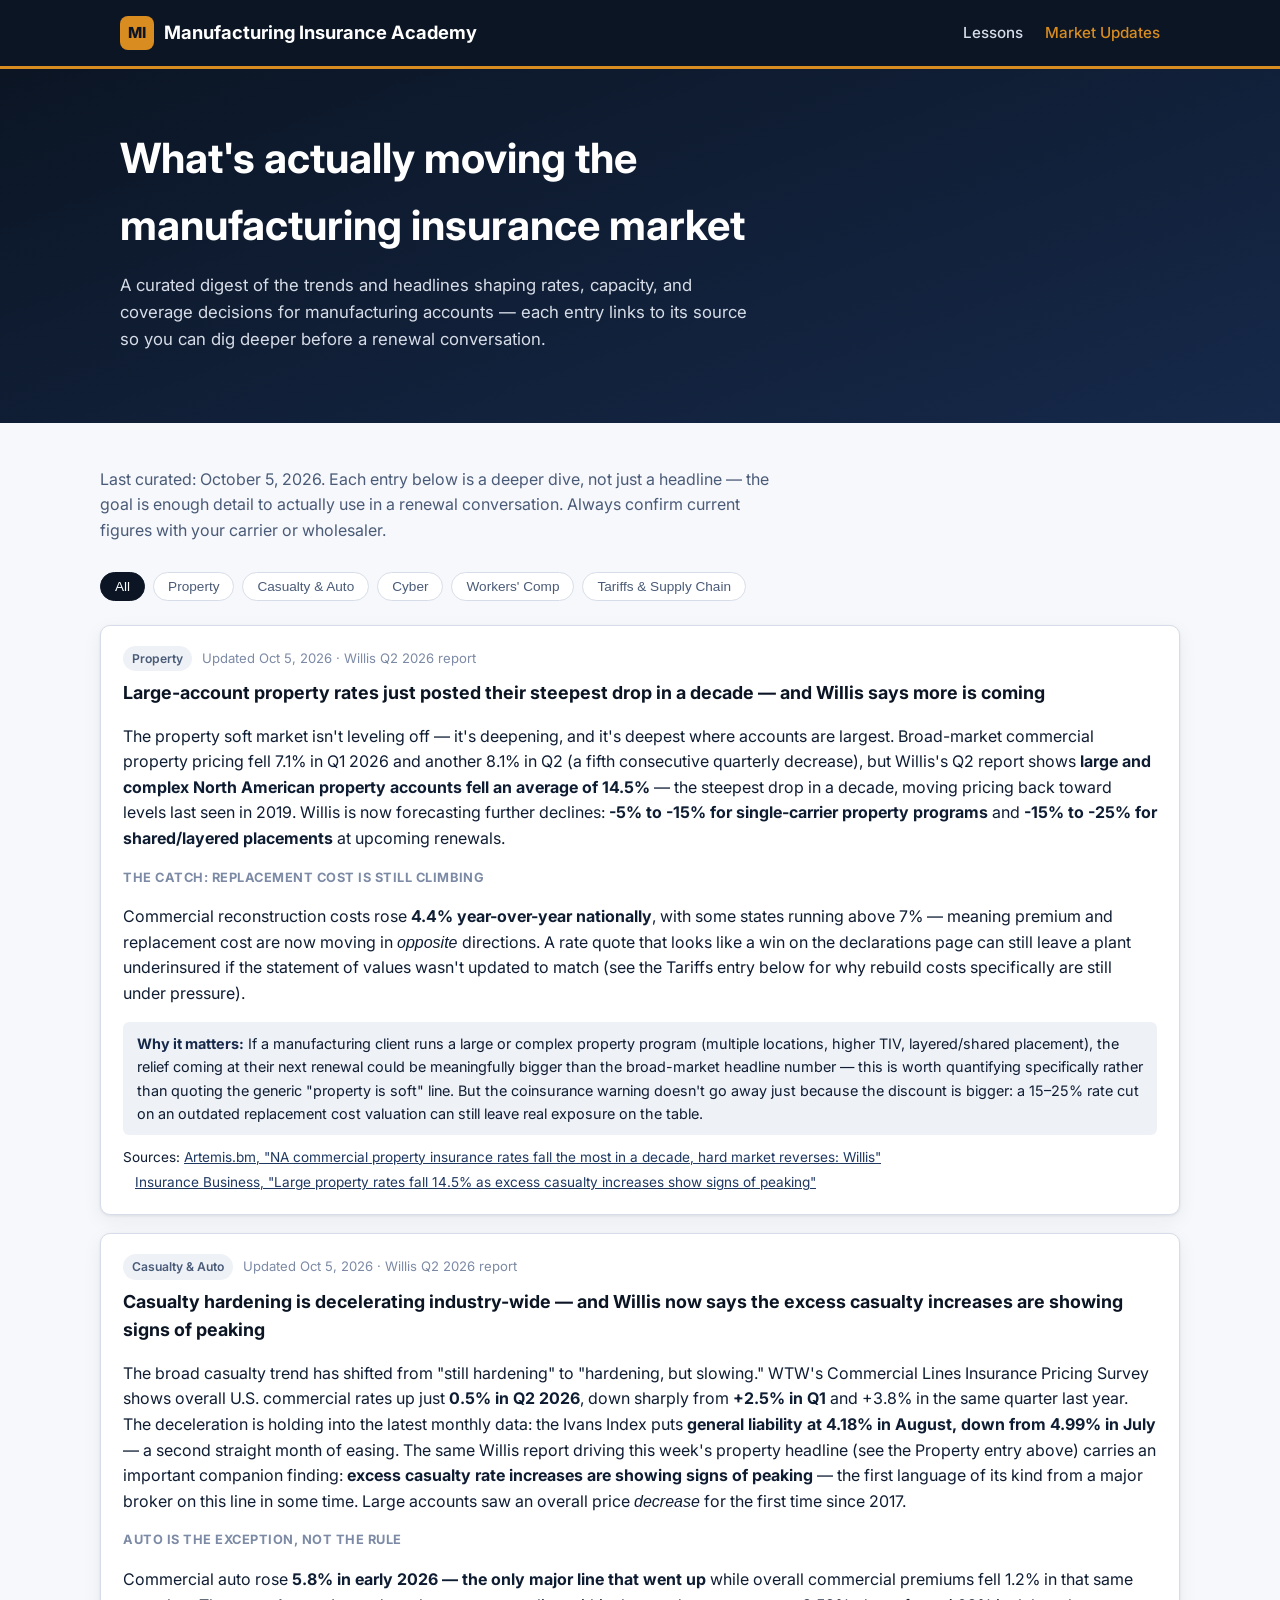
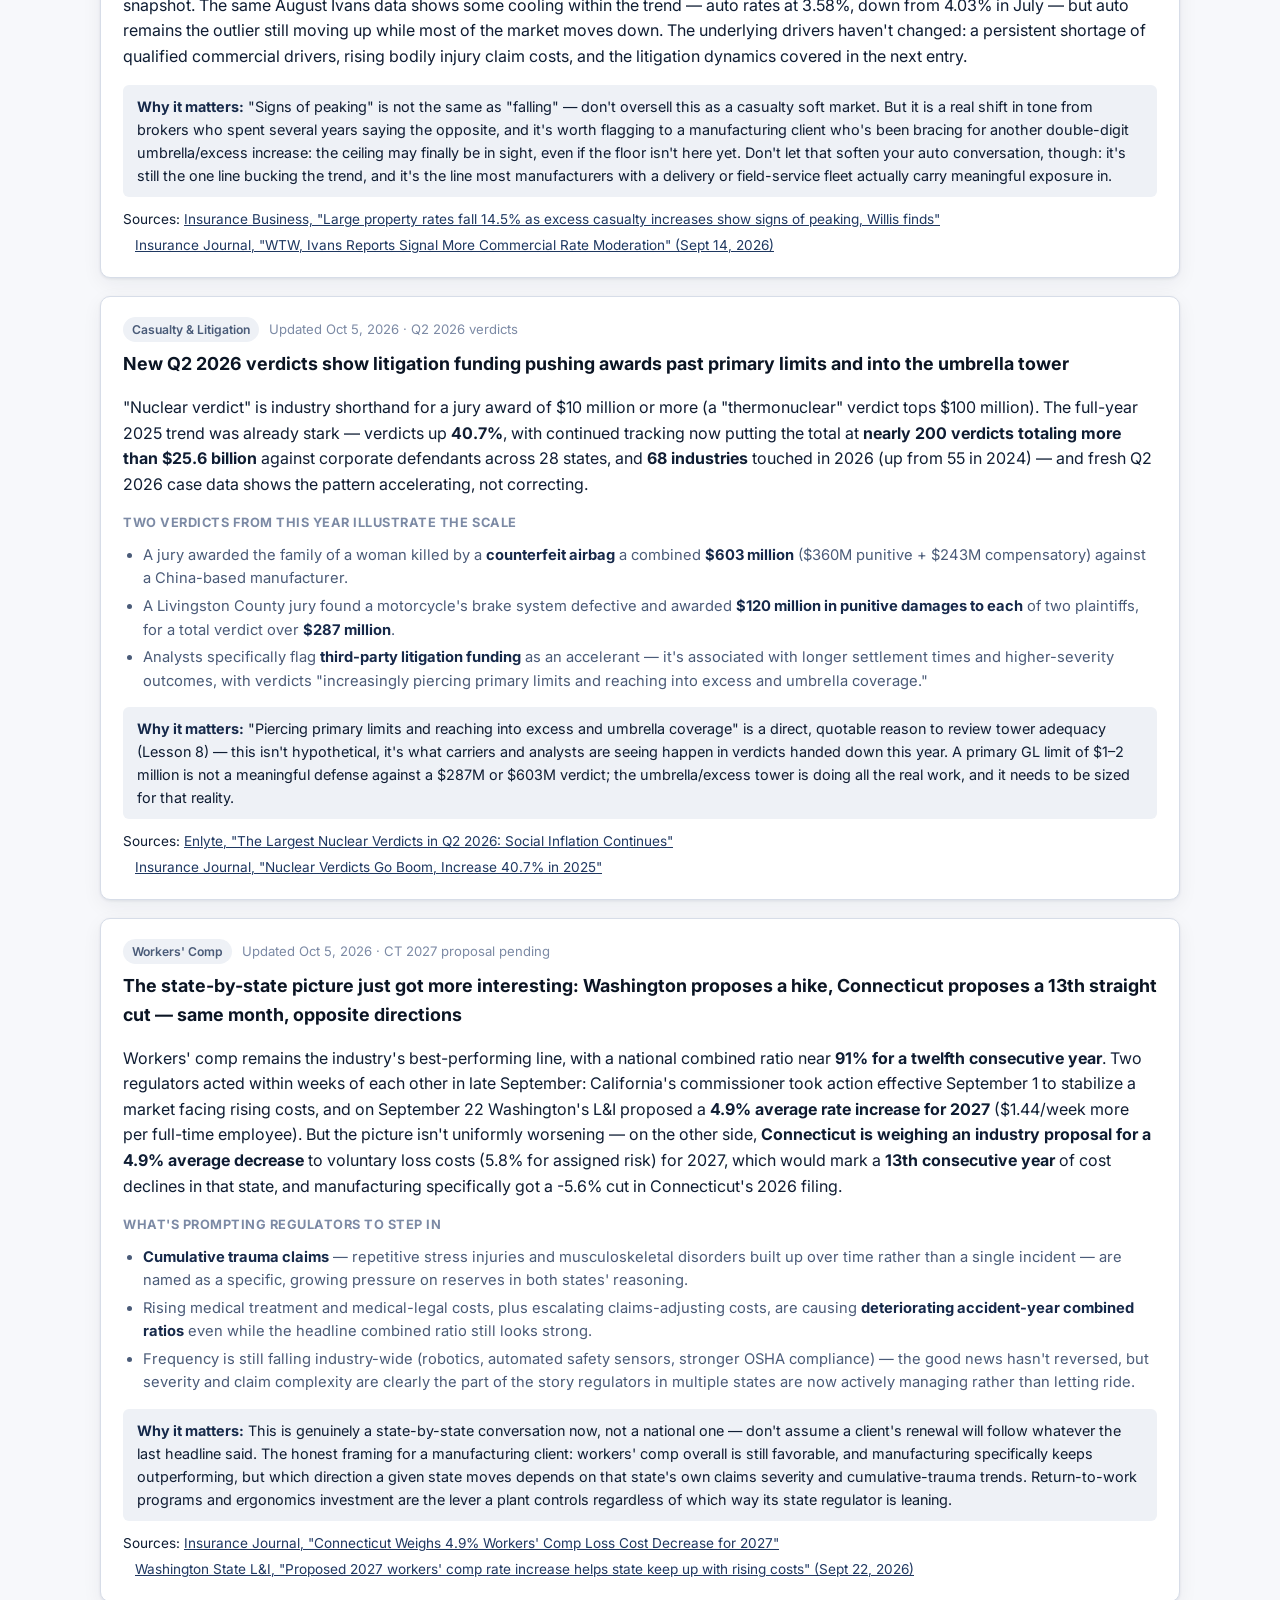
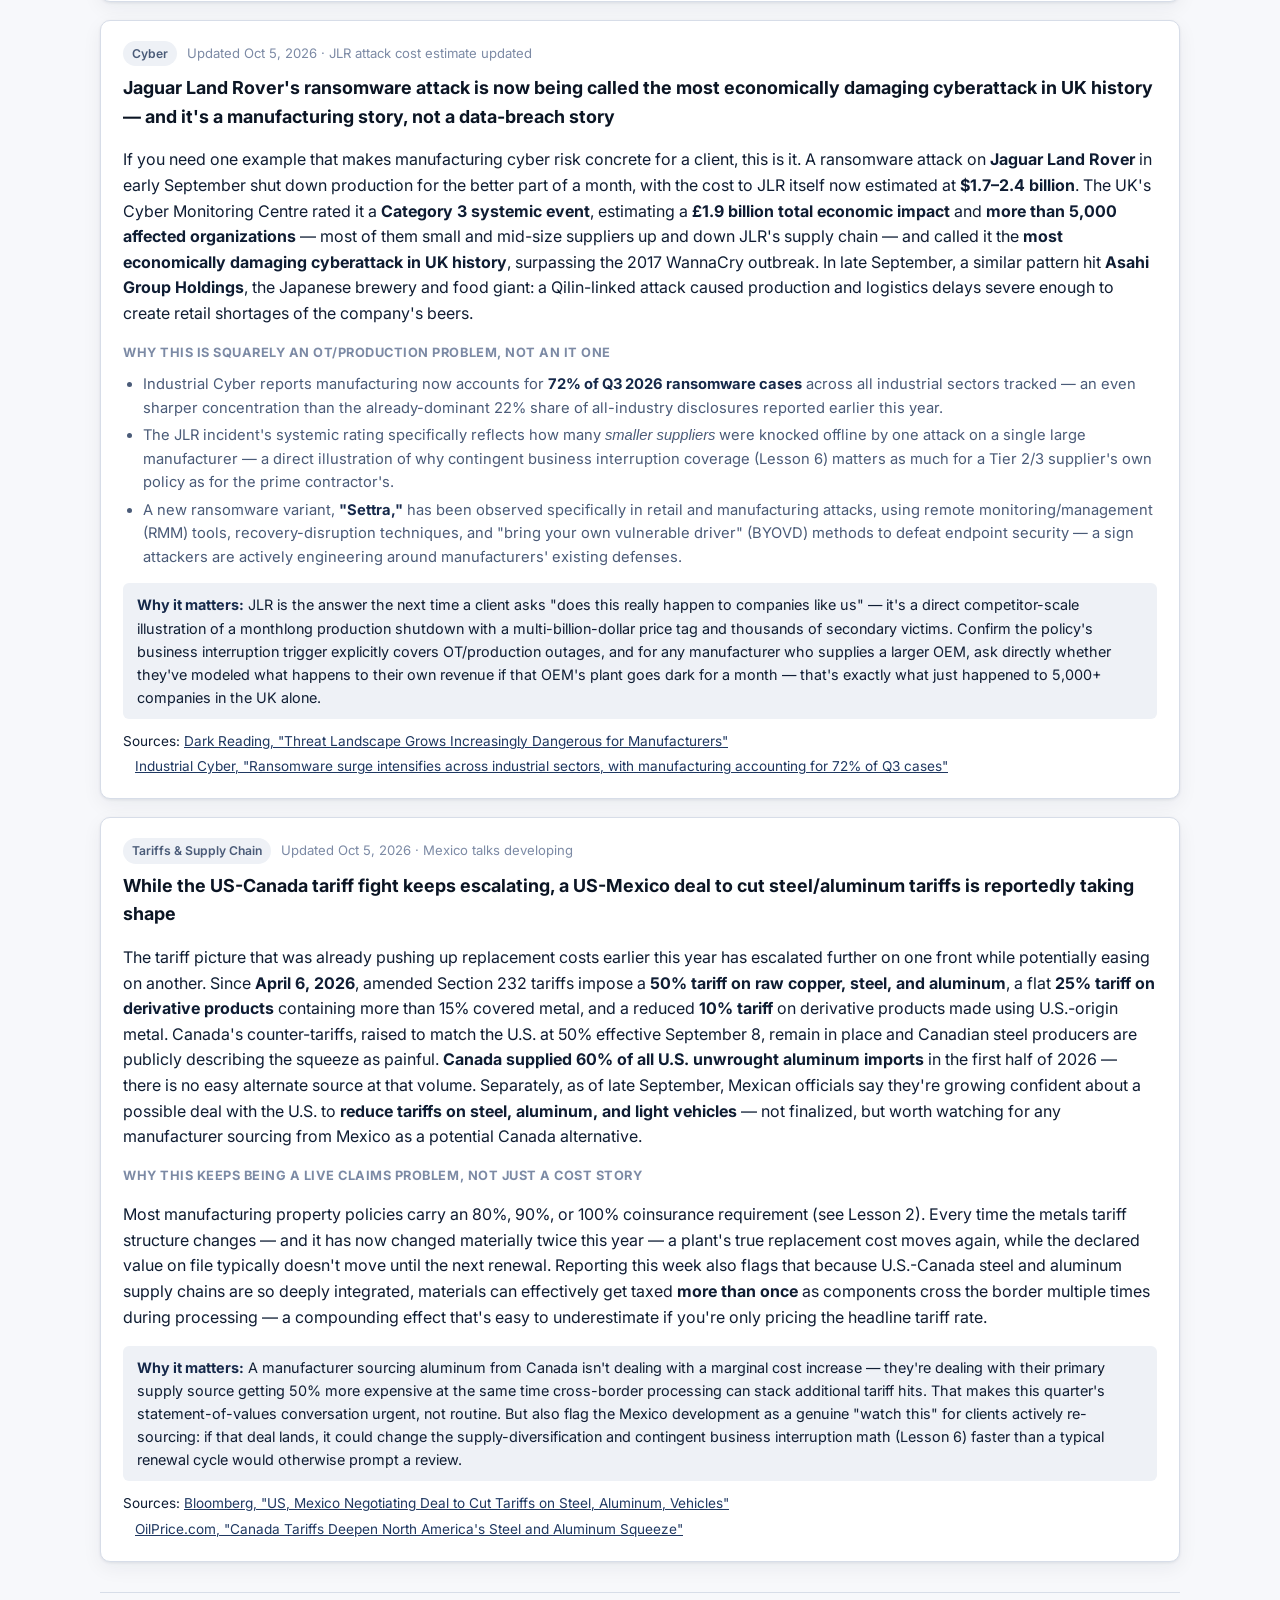
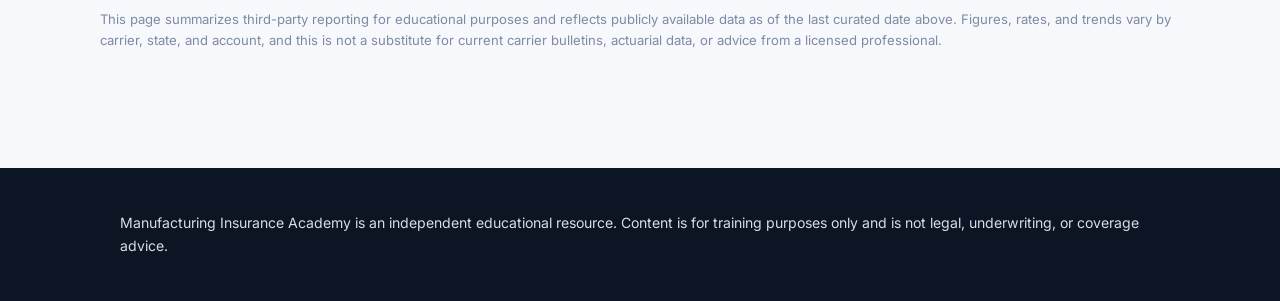
==== commit 35663a66: "Weekly market update — Oct 5, 2026 Builds on last week's still-unmerged update (PR #2) rather than s" ====
--- a/market-updates.html
+++ b/market-updates.html
@@ -29,7 +29,7 @@
 </section>
 
 <main class="container section">
-  <p class="section-subtitle">Last curated: September 28, 2026. Each entry below is a deeper dive, not just a headline &mdash; the goal is enough detail to actually use in a renewal conversation. Always confirm current figures with your carrier or wholesaler.</p>
+  <p class="section-subtitle">Last curated: October 5, 2026. Each entry below is a deeper dive, not just a headline &mdash; the goal is enough detail to actually use in a renewal conversation. Always confirm current figures with your carrier or wholesaler.</p>
 
   <div class="tag-filter" id="tag-filter">
     <button class="active" data-tag="all">All</button>
@@ -45,38 +45,38 @@
     <article class="update-card" data-tags="property">
       <div class="update-meta">
         <span class="badge badge-tag">Property</span>
-        <span class="update-date">Updated Sept 28, 2026 &middot; Q2 2026 data</span>
+        <span class="update-date">Updated Oct 5, 2026 &middot; Willis Q2 2026 report</span>
       </div>
-      <h3>Property softening just hit a fifth straight quarter &mdash; the calmest commercial market since 2017, but rebuild costs haven't gotten the memo</h3>
-      <p>The property soft market isn't leveling off &mdash; it's deepening. Commercial property pricing fell <strong>7.1% in Q1 2026</strong>, the steepest quarterly drop on record at the time, and then fell <strong>another 8.1% in Q2</strong> &mdash; the fifth consecutive quarterly decrease. Zoom out and overall commercial insurance pricing (all lines blended) rose just <strong>0.2% through the first half of 2026</strong>, the calmest the market has been since 2017. Analysts now expect full-year P&amp;C premium growth to slow to roughly <strong>3% in 2026</strong>, down from 5.5% in 2025. Clean risks outside catastrophe zones are seeing cuts up to 10%; cat-exposed accounts are seeing real but smaller relief.</p>
+      <h3>Large-account property rates just posted their steepest drop in a decade &mdash; and Willis says more is coming</h3>
+      <p>The property soft market isn't leveling off &mdash; it's deepening, and it's deepest where accounts are largest. Broad-market commercial property pricing fell 7.1% in Q1 2026 and another 8.1% in Q2 (a fifth consecutive quarterly decrease), but Willis's Q2 report shows <strong>large and complex North American property accounts fell an average of 14.5%</strong> &mdash; the steepest drop in a decade, moving pricing back toward levels last seen in 2019. Willis is now forecasting further declines: <strong>-5% to -15% for single-carrier property programs</strong> and <strong>-15% to -25% for shared/layered placements</strong> at upcoming renewals.</p>
       <h4 class="sub">The catch: replacement cost is still climbing</h4>
       <p>Commercial reconstruction costs rose <strong>4.4% year-over-year nationally</strong>, with some states running above 7% &mdash; meaning premium and replacement cost are now moving in <em>opposite</em> directions. A rate quote that looks like a win on the declarations page can still leave a plant underinsured if the statement of values wasn't updated to match (see the Tariffs entry below for why rebuild costs specifically are still under pressure).</p>
-      <div class="why"><strong>Why it matters:</strong> This is a genuinely strong renewal story to bring a manufacturing client &mdash; five straight quarters of softening is a real, usable data point. But don't let a falling rate substitute for an updated statement of values. A lower premium on an outdated building/equipment valuation just means the coinsurance penalty (Lesson 2) is quietly getting worse even as the bill gets smaller.</div>
-      <div class="update-source">Sources: <a href="https://www.insurancebusinessmag.com/us/news/property/us-property-market-outlook-2026-competitive-rates-and-emerging-opportunities-561190.aspx" target="_blank" rel="noopener">Insurance Business, "US property market outlook 2026: Competitive rates and emerging opportunities"</a></div>
-      <div class="update-source">&nbsp;&nbsp;&nbsp;<a href="https://beancount.io/blog/2026/09/09/commercial-property-insurance-renewal-shopping-guide" target="_blank" rel="noopener">Beancount, "Commercial Property Insurance Just Got Cheaper" (Sept 9, 2026)</a></div>
+      <div class="why"><strong>Why it matters:</strong> If a manufacturing client runs a large or complex property program (multiple locations, higher TIV, layered/shared placement), the relief coming at their next renewal could be meaningfully bigger than the broad-market headline number &mdash; this is worth quantifying specifically rather than quoting the generic "property is soft" line. But the coinsurance warning doesn't go away just because the discount is bigger: a 15&ndash;25% rate cut on an outdated replacement cost valuation can still leave real exposure on the table.</div>
+      <div class="update-source">Sources: <a href="https://www.artemis.bm/news/na-commercial-property-insurance-rates-fall-the-most-in-a-decade-hard-market-reverses-willis/" target="_blank" rel="noopener">Artemis.bm, "NA commercial property insurance rates fall the most in a decade, hard market reverses: Willis"</a></div>
+      <div class="update-source">&nbsp;&nbsp;&nbsp;<a href="https://www.insurancebusinessmag.com/us/news/property/large-property-rates-fall-14-5-as-excess-casualty-increases-show-signs-of-peaking-willis-finds-592087.aspx" target="_blank" rel="noopener">Insurance Business, "Large property rates fall 14.5% as excess casualty increases show signs of peaking"</a></div>
     </article>
 
     <article class="update-card" data-tags="casualty">
       <div class="update-meta">
         <span class="badge badge-tag">Casualty &amp; Auto</span>
-        <span class="update-date">Updated Sept 28, 2026 &middot; August 2026 data</span>
+        <span class="update-date">Updated Oct 5, 2026 &middot; Willis Q2 2026 report</span>
       </div>
-      <h3>Casualty hardening is decelerating industry-wide &mdash; but commercial auto is still the one line moving the wrong way</h3>
-      <p>The broad casualty trend has shifted from "still hardening" to "hardening, but slowing." WTW's Commercial Lines Insurance Pricing Survey shows overall U.S. commercial rates up just <strong>0.5% in Q2 2026</strong>, down sharply from <strong>+2.5% in Q1</strong> and +3.8% in the same quarter last year. The deceleration is holding into the latest monthly data: the Ivans Index puts <strong>general liability at 4.18% in August, down from 4.99% in July</strong> &mdash; a second straight month of easing. Large accounts saw an overall price <em>decrease</em> for the first time since 2017.</p>
+      <h3>Casualty hardening is decelerating industry-wide &mdash; and Willis now says the excess casualty increases are showing signs of peaking</h3>
+      <p>The broad casualty trend has shifted from "still hardening" to "hardening, but slowing." WTW's Commercial Lines Insurance Pricing Survey shows overall U.S. commercial rates up just <strong>0.5% in Q2 2026</strong>, down sharply from <strong>+2.5% in Q1</strong> and +3.8% in the same quarter last year. The deceleration is holding into the latest monthly data: the Ivans Index puts <strong>general liability at 4.18% in August, down from 4.99% in July</strong> &mdash; a second straight month of easing. The same Willis report driving this week's property headline (see the Property entry above) carries an important companion finding: <strong>excess casualty rate increases are showing signs of peaking</strong> &mdash; the first language of its kind from a major broker on this line in some time. Large accounts saw an overall price <em>decrease</em> for the first time since 2017.</p>
       <h4 class="sub">Auto is the exception, not the rule</h4>
       <p>Commercial auto rose <strong>5.8% in early 2026 &mdash; the only major line that went up</strong> while overall commercial premiums fell 1.2% in that same snapshot. The same August Ivans data shows some cooling within the trend &mdash; auto rates at 3.58%, down from 4.03% in July &mdash; but auto remains the outlier still moving up while most of the market moves down. The underlying drivers haven't changed: a persistent shortage of qualified commercial drivers, rising bodily injury claim costs, and the litigation dynamics covered in the next entry.</p>
-      <div class="why"><strong>Why it matters:</strong> The "casualty is getting worse every quarter" story from earlier in 2026 needs an update &mdash; broad casualty hardening is decelerating, which is a real, current data point for a renewal conversation. But don't let that soften your auto conversation: it's still the one line bucking the trend, and it's the line most manufacturers with a delivery or field-service fleet actually carry meaningful exposure in.</div>
-      <div class="update-source">Sources: <a href="https://www.insurancejournal.com/news/national/2026/09/14/884904.htm" target="_blank" rel="noopener">Insurance Journal, "WTW, Ivans Reports Signal More Commercial Rate Moderation" (Sept 14, 2026)</a></div>
-      <div class="update-source">&nbsp;&nbsp;&nbsp;<a href="https://beinsure.com/news/us-commercial-insurance-prices-rise-05/" target="_blank" rel="noopener">Beinsure, "US commercial insurance prices rise 0.5% in Q2 2026, WTW says"</a></div>
+      <div class="why"><strong>Why it matters:</strong> "Signs of peaking" is not the same as "falling" &mdash; don't oversell this as a casualty soft market. But it is a real shift in tone from brokers who spent several years saying the opposite, and it's worth flagging to a manufacturing client who's been bracing for another double-digit umbrella/excess increase: the ceiling may finally be in sight, even if the floor isn't here yet. Don't let that soften your auto conversation, though: it's still the one line bucking the trend, and it's the line most manufacturers with a delivery or field-service fleet actually carry meaningful exposure in.</div>
+      <div class="update-source">Sources: <a href="https://www.insurancebusinessmag.com/us/news/property/large-property-rates-fall-14-5-as-excess-casualty-increases-show-signs-of-peaking-willis-finds-592087.aspx" target="_blank" rel="noopener">Insurance Business, "Large property rates fall 14.5% as excess casualty increases show signs of peaking, Willis finds"</a></div>
+      <div class="update-source">&nbsp;&nbsp;&nbsp;<a href="https://www.insurancejournal.com/news/national/2026/09/14/884904.htm" target="_blank" rel="noopener">Insurance Journal, "WTW, Ivans Reports Signal More Commercial Rate Moderation" (Sept 14, 2026)</a></div>
     </article>
 
     <article class="update-card" data-tags="casualty">
       <div class="update-meta">
         <span class="badge badge-tag">Casualty &amp; Litigation</span>
-        <span class="update-date">Updated Sept 21, 2026 &middot; Q2 2026 verdicts</span>
+        <span class="update-date">Updated Oct 5, 2026 &middot; Q2 2026 verdicts</span>
       </div>
       <h3>New Q2 2026 verdicts show litigation funding pushing awards past primary limits and into the umbrella tower</h3>
-      <p>"Nuclear verdict" is industry shorthand for a jury award of $10 million or more (a "thermonuclear" verdict tops $100 million). The full-year 2025 trend was already stark &mdash; verdicts up <strong>40.7%</strong>, with <strong>149 verdicts totaling $25.1 billion</strong> across 28 states, and <strong>68 industries</strong> touched in 2026 (up from 55 in 2024) &mdash; and fresh Q2 2026 case data shows the pattern accelerating, not correcting.</p>
+      <p>"Nuclear verdict" is industry shorthand for a jury award of $10 million or more (a "thermonuclear" verdict tops $100 million). The full-year 2025 trend was already stark &mdash; verdicts up <strong>40.7%</strong>, with continued tracking now putting the total at <strong>nearly 200 verdicts totaling more than $25.6 billion</strong> against corporate defendants across 28 states, and <strong>68 industries</strong> touched in 2026 (up from 55 in 2024) &mdash; and fresh Q2 2026 case data shows the pattern accelerating, not correcting.</p>
       <h4 class="sub">Two verdicts from this year illustrate the scale</h4>
       <ul>
         <li>A jury awarded the family of a woman killed by a <strong>counterfeit airbag</strong> a combined <strong>$603 million</strong> ($360M punitive + $243M compensatory) against a China-based manufacturer.</li>
@@ -91,51 +91,51 @@
     <article class="update-card" data-tags="workerscomp">
       <div class="update-meta">
         <span class="badge badge-tag">Workers' Comp</span>
-        <span class="update-date">Updated Sept 28, 2026 &middot; WA 2027 rate proposed Sept 22</span>
+        <span class="update-date">Updated Oct 5, 2026 &middot; CT 2027 proposal pending</span>
       </div>
-      <h3>A second state follows California's lead &mdash; Washington proposes a 2027 rate hike, and the "favorable cycle has limits" story is now a pattern, not a one-off</h3>
-      <p>Workers' comp remains the industry's best-performing line, with a national combined ratio near <strong>91% for a twelfth consecutive year</strong>, and manufacturing keeps outperforming even that: Connecticut's 2026 NCCI filing shows manufacturing specifically getting a <strong>-5.6%</strong> loss cost reduction. But two state regulators have now acted in the same direction within a month of each other: California's commissioner took action effective <strong>September 1, 2026</strong> to stabilize a market facing rising costs, and on <strong>September 22</strong> Washington's Department of Labor &amp; Industries proposed a <strong>4.9% average rate increase for 2027</strong> &mdash; roughly $1.44/week more per full-time employee &mdash; explicitly to keep pace with rising wage-replacement and medical costs.</p>
+      <h3>The state-by-state picture just got more interesting: Washington proposes a hike, Connecticut proposes a 13th straight cut &mdash; same month, opposite directions</h3>
+      <p>Workers' comp remains the industry's best-performing line, with a national combined ratio near <strong>91% for a twelfth consecutive year</strong>. Two regulators acted within weeks of each other in late September: California's commissioner took action effective September 1 to stabilize a market facing rising costs, and on September 22 Washington's L&amp;I proposed a <strong>4.9% average rate increase for 2027</strong> ($1.44/week more per full-time employee). But the picture isn't uniformly worsening &mdash; on the other side, <strong>Connecticut is weighing an industry proposal for a 4.9% average decrease</strong> to voluntary loss costs (5.8% for assigned risk) for 2027, which would mark a <strong>13th consecutive year</strong> of cost declines in that state, and manufacturing specifically got a -5.6% cut in Connecticut's 2026 filing.</p>
       <h4 class="sub">What's prompting regulators to step in</h4>
       <ul>
         <li><strong>Cumulative trauma claims</strong> &mdash; repetitive stress injuries and musculoskeletal disorders built up over time rather than a single incident &mdash; are named as a specific, growing pressure on reserves in both states' reasoning.</li>
         <li>Rising medical treatment and medical-legal costs, plus escalating claims-adjusting costs, are causing <strong>deteriorating accident-year combined ratios</strong> even while the headline combined ratio still looks strong.</li>
         <li>Frequency is still falling industry-wide (robotics, automated safety sensors, stronger OSHA compliance) &mdash; the good news hasn't reversed, but severity and claim complexity are clearly the part of the story regulators in multiple states are now actively managing rather than letting ride.</li>
       </ul>
-      <div class="why"><strong>Why it matters:</strong> One state acting could be a local quirk; two states acting inside the same month, for the same stated reasons, is a trend worth naming out loud to clients. Manufacturing is still in a genuinely favorable position on workers' comp, but don't present "rates keep falling" as a permanent condition &mdash; for clients in states with growing cumulative-trauma exposure (older workforce, repetitive-motion roles), return-to-work programs and ergonomics investment are the lever that keeps a plant on the good side of this shift.</div>
-      <div class="update-source">Sources: <a href="https://www.lni.wa.gov/news-events/article/26-15" target="_blank" rel="noopener">Washington State L&amp;I, "Proposed 2027 workers' comp rate increase helps state keep up with rising costs" (Sept 22, 2026)</a></div>
-      <div class="update-source">&nbsp;&nbsp;&nbsp;<a href="https://www.insurance.ca.gov/0400-news/0100-press-releases/2026/release024-2026.cfm" target="_blank" rel="noopener">California Department of Insurance, "Commissioner Lara takes action to maintain stable workers' compensation market amid rising costs"</a></div>
+      <div class="why"><strong>Why it matters:</strong> This is genuinely a state-by-state conversation now, not a national one &mdash; don't assume a client's renewal will follow whatever the last headline said. The honest framing for a manufacturing client: workers' comp overall is still favorable, and manufacturing specifically keeps outperforming, but which direction a given state moves depends on that state's own claims severity and cumulative-trauma trends. Return-to-work programs and ergonomics investment are the lever a plant controls regardless of which way its state regulator is leaning.</div>
+      <div class="update-source">Sources: <a href="https://insurancejournal.com/news/east/2026/09/30/887363.htm" target="_blank" rel="noopener">Insurance Journal, "Connecticut Weighs 4.9% Workers' Comp Loss Cost Decrease for 2027"</a></div>
+      <div class="update-source">&nbsp;&nbsp;&nbsp;<a href="https://www.lni.wa.gov/news-events/article/26-15" target="_blank" rel="noopener">Washington State L&amp;I, "Proposed 2027 workers' comp rate increase helps state keep up with rising costs" (Sept 22, 2026)</a></div>
     </article>
 
     <article class="update-card" data-tags="cyber">
       <div class="update-meta">
         <span class="badge badge-tag">Cyber</span>
-        <span class="update-date">Updated Sept 28, 2026 &middot; Jan&ndash;Jul 2026 data</span>
+        <span class="update-date">Updated Oct 5, 2026 &middot; JLR attack cost estimate updated</span>
       </div>
-      <h3>Manufacturing ransomware has already blown past all of 2024 &mdash; and Black Kite's full report confirms it's the #1 target for a 4th straight year</h3>
-      <p>Manufacturing remains the single most-targeted sector for ransomware globally, and the 2026 pace is outrunning last year's record. Tracked incidents against manufacturers hit <strong>1,183 victims through just the first seven months of 2026</strong> &mdash; up <strong>39.7% year-over-year</strong> and already surpassing the <em>full-year</em> total for 2024. Black Kite's full 2026 report confirms manufacturing ranks <strong>#1 for the fourth consecutive year</strong>, accounting for <strong>22% of all disclosed ransomware victims</strong> across every industry tracked. The geographic mix is shifting too: the U.S. share of attacks fell from 52% to 35% as European targets grew 85% (412 US attacks vs. 369 in Europe this period, with the rest of the world nearly doubling to 402) &mdash; this is now a genuinely global problem, not a US-concentrated one.</p>
-      <h4 class="sub">The threat actor landscape has shifted since last update</h4>
+      <h3>Jaguar Land Rover's ransomware attack is now being called the most economically damaging cyberattack in UK history &mdash; and it's a manufacturing story, not a data-breach story</h3>
+      <p>If you need one example that makes manufacturing cyber risk concrete for a client, this is it. A ransomware attack on <strong>Jaguar Land Rover</strong> in early September shut down production for the better part of a month, with the cost to JLR itself now estimated at <strong>$1.7&ndash;2.4 billion</strong>. The UK's Cyber Monitoring Centre rated it a <strong>Category 3 systemic event</strong>, estimating a <strong>&pound;1.9 billion total economic impact</strong> and <strong>more than 5,000 affected organizations</strong> &mdash; most of them small and mid-size suppliers up and down JLR's supply chain &mdash; and called it the <strong>most economically damaging cyberattack in UK history</strong>, surpassing the 2017 WannaCry outbreak. In late September, a similar pattern hit <strong>Asahi Group Holdings</strong>, the Japanese brewery and food giant: a Qilin-linked attack caused production and logistics delays severe enough to create retail shortages of the company's beers.</p>
+      <h4 class="sub">Why this is squarely an OT/production problem, not an IT one</h4>
       <ul>
-        <li>Current leaderboard: <strong>Qilin</strong>, followed by <strong>"The Gentlemen"</strong> &mdash; a group that only surfaced in September 2025 and has already claimed 142 victims, the #2 spot &mdash; then <strong>Akira</strong>, <strong>DragonForce</strong>, and <strong>INC Ransom</strong>. The speed at which a brand-new group climbed to #2 shows how low the barrier to entry has become.</li>
-        <li><strong>A live example this month:</strong> <strong>Aebi Schmidt</strong>, a Switzerland-based manufacturer of airport and road maintenance vehicles, had operations disrupted after a ransomware infection &mdash; a concrete, current illustration that this isn't an abstract statistic.</li>
-        <li>Ransomware groups are increasingly exploiting the operational shutdown itself as leverage &mdash; the disruption to a manufacturer's supply chain is the pressure point, not just the threat of leaked data.</li>
+        <li>Industrial Cyber reports manufacturing now accounts for <strong>72% of Q3 2026 ransomware cases</strong> across all industrial sectors tracked &mdash; an even sharper concentration than the already-dominant 22% share of all-industry disclosures reported earlier this year.</li>
+        <li>The JLR incident's systemic rating specifically reflects how many <em>smaller suppliers</em> were knocked offline by one attack on a single large manufacturer &mdash; a direct illustration of why contingent business interruption coverage (Lesson 6) matters as much for a Tier 2/3 supplier's own policy as for the prime contractor's.</li>
+        <li>A new ransomware variant, <strong>"Settra,"</strong> has been observed specifically in retail and manufacturing attacks, using remote monitoring/management (RMM) tools, recovery-disruption techniques, and "bring your own vulnerable driver" (BYOVD) methods to defeat endpoint security &mdash; a sign attackers are actively engineering around manufacturers' existing defenses.</li>
       </ul>
-      <div class="why"><strong>Why it matters:</strong> If a client asks "does this really happen to companies like us," Aebi Schmidt is this month's answer, not a hypothetical. Confirm the policy's business interruption trigger explicitly covers OT/production outages (not only IT data breaches), and don't assume last year's threat-actor briefing is still accurate &mdash; the group most likely to hit a given account has probably changed since you last checked.</div>
-      <div class="update-source">Sources: <a href="https://industrialcyber.co/manufacturing/black-kite-manufacturing-ransomware-surged-in-2026-spreading-beyond-the-us-with-1183-victims-through-july/" target="_blank" rel="noopener">Industrial Cyber, "Black Kite: Manufacturing ransomware surged in 2026, spreading beyond the US"</a></div>
-      <div class="update-source">&nbsp;&nbsp;&nbsp;<a href="https://www.cybersecurity-insiders.com/manufacturing-ransomware-attacks-surge-nearly-40-as-mid-market-and-european-victims-rise/" target="_blank" rel="noopener">Cybersecurity Insiders, "Manufacturing Ransomware Attacks Surge Nearly 40% as Mid-Market and European Victims Rise"</a></div>
+      <div class="why"><strong>Why it matters:</strong> JLR is the answer the next time a client asks "does this really happen to companies like us" &mdash; it's a direct competitor-scale illustration of a monthlong production shutdown with a multi-billion-dollar price tag and thousands of secondary victims. Confirm the policy's business interruption trigger explicitly covers OT/production outages, and for any manufacturer who supplies a larger OEM, ask directly whether they've modeled what happens to their own revenue if that OEM's plant goes dark for a month &mdash; that's exactly what just happened to 5,000+ companies in the UK alone.</div>
+      <div class="update-source">Sources: <a href="https://www.darkreading.com/cyberattacks-data-breaches/threat-landscape-increasingly-dangerous-manufacturers" target="_blank" rel="noopener">Dark Reading, "Threat Landscape Grows Increasingly Dangerous for Manufacturers"</a></div>
+      <div class="update-source">&nbsp;&nbsp;&nbsp;<a href="https://industrialcyber.co/threats-attacks/ransomware-surge-intensifies-across-industrial-sectors-with-manufacturing-accounting-for-72-of-q3-cases/" target="_blank" rel="noopener">Industrial Cyber, "Ransomware surge intensifies across industrial sectors, with manufacturing accounting for 72% of Q3 cases"</a></div>
     </article>
 
     <article class="update-card" data-tags="tariffs property">
       <div class="update-meta">
         <span class="badge badge-tag">Tariffs &amp; Supply Chain</span>
-        <span class="update-date">Updated Sept 28, 2026 &middot; Canada tariffs effective Sept 8</span>
+        <span class="update-date">Updated Oct 5, 2026 &middot; Mexico talks developing</span>
       </div>
-      <h3>60% of U.S. aluminum imports come from Canada &mdash; which is exactly the supply the new tariff war just hit hardest</h3>
-      <p>The tariff picture that was already pushing up replacement costs earlier this year has escalated further, and this week's reporting puts a sharper number on exactly how exposed U.S. manufacturers are. Since <strong>April 6, 2026</strong>, amended Section 232 tariffs impose a <strong>50% tariff on raw copper, steel, and aluminum</strong>, a flat <strong>25% tariff on derivative products</strong> containing more than 15% covered metal, and a reduced <strong>10% tariff</strong> on derivative products made using U.S.-origin metal. Effective <strong>September 8, 2026</strong>, Canada raised its own counter-tariffs from 25% to <strong>50%, matching the U.S. rate</strong>, covering more than 300 U.S. steel and aluminum products. The reason this specific fight matters so much for manufacturers: <strong>Canada supplied 60% of all U.S. unwrought aluminum imports</strong> in the first half of 2026 &mdash; there is no easy alternate source at that volume.</p>
+      <h3>While the US-Canada tariff fight keeps escalating, a US-Mexico deal to cut steel/aluminum tariffs is reportedly taking shape</h3>
+      <p>The tariff picture that was already pushing up replacement costs earlier this year has escalated further on one front while potentially easing on another. Since <strong>April 6, 2026</strong>, amended Section 232 tariffs impose a <strong>50% tariff on raw copper, steel, and aluminum</strong>, a flat <strong>25% tariff on derivative products</strong> containing more than 15% covered metal, and a reduced <strong>10% tariff</strong> on derivative products made using U.S.-origin metal. Canada's counter-tariffs, raised to match the U.S. at 50% effective September 8, remain in place and Canadian steel producers are publicly describing the squeeze as painful. <strong>Canada supplied 60% of all U.S. unwrought aluminum imports</strong> in the first half of 2026 &mdash; there is no easy alternate source at that volume. Separately, as of late September, Mexican officials say they're growing confident about a possible deal with the U.S. to <strong>reduce tariffs on steel, aluminum, and light vehicles</strong> &mdash; not finalized, but worth watching for any manufacturer sourcing from Mexico as a potential Canada alternative.</p>
       <h4 class="sub">Why this keeps being a live claims problem, not just a cost story</h4>
       <p>Most manufacturing property policies carry an 80%, 90%, or 100% coinsurance requirement (see Lesson 2). Every time the metals tariff structure changes &mdash; and it has now changed materially twice this year &mdash; a plant's true replacement cost moves again, while the declared value on file typically doesn't move until the next renewal. Reporting this week also flags that because U.S.-Canada steel and aluminum supply chains are so deeply integrated, materials can effectively get taxed <strong>more than once</strong> as components cross the border multiple times during processing &mdash; a compounding effect that's easy to underestimate if you're only pricing the headline tariff rate.</p>
-      <div class="why"><strong>Why it matters:</strong> A manufacturer sourcing aluminum from Canada isn't dealing with a marginal cost increase &mdash; they're dealing with their primary supply source getting 50% more expensive at the same time cross-border processing can stack additional tariff hits. That combination makes this quarter's statement-of-values conversation urgent, not routine, and it's also a direct reason to revisit supplier diversification and contingent business interruption coverage (Lesson 6) if that Canadian aluminum dependency runs through a key supplier rather than the manufacturer's own imports.</div>
-      <div class="update-source">Sources: <a href="https://oilprice.com/Metals/Commodities/Canada-Tariffs-Deepen-North-Americas-Steel-and-Aluminum-Squeeze.html" target="_blank" rel="noopener">OilPrice.com, "Canada Tariffs Deepen North America's Steel and Aluminum Squeeze"</a></div>
-      <div class="update-source">&nbsp;&nbsp;&nbsp;<a href="https://www.manufacturingdive.com/news/canada-targets-us-steel-aluminum-retaliatory-tariffs-september-2026/828812/" target="_blank" rel="noopener">Manufacturing Dive, "Canada targets US steel and aluminum as part of retaliatory tariffs"</a></div>
+      <div class="why"><strong>Why it matters:</strong> A manufacturer sourcing aluminum from Canada isn't dealing with a marginal cost increase &mdash; they're dealing with their primary supply source getting 50% more expensive at the same time cross-border processing can stack additional tariff hits. That makes this quarter's statement-of-values conversation urgent, not routine. But also flag the Mexico development as a genuine "watch this" for clients actively re-sourcing: if that deal lands, it could change the supply-diversification and contingent business interruption math (Lesson 6) faster than a typical renewal cycle would otherwise prompt a review.</div>
+      <div class="update-source">Sources: <a href="https://www.bloomberg.com/news/articles/2026-09-30/mexico-grows-confident-on-us-deal-to-cut-steel-auto-tariffs" target="_blank" rel="noopener">Bloomberg, "US, Mexico Negotiating Deal to Cut Tariffs on Steel, Aluminum, Vehicles"</a></div>
+      <div class="update-source">&nbsp;&nbsp;&nbsp;<a href="https://oilprice.com/Metals/Commodities/Canada-Tariffs-Deepen-North-Americas-Steel-and-Aluminum-Squeeze.html" target="_blank" rel="noopener">OilPrice.com, "Canada Tariffs Deepen North America's Steel and Aluminum Squeeze"</a></div>
     </article>
 
   </div>
